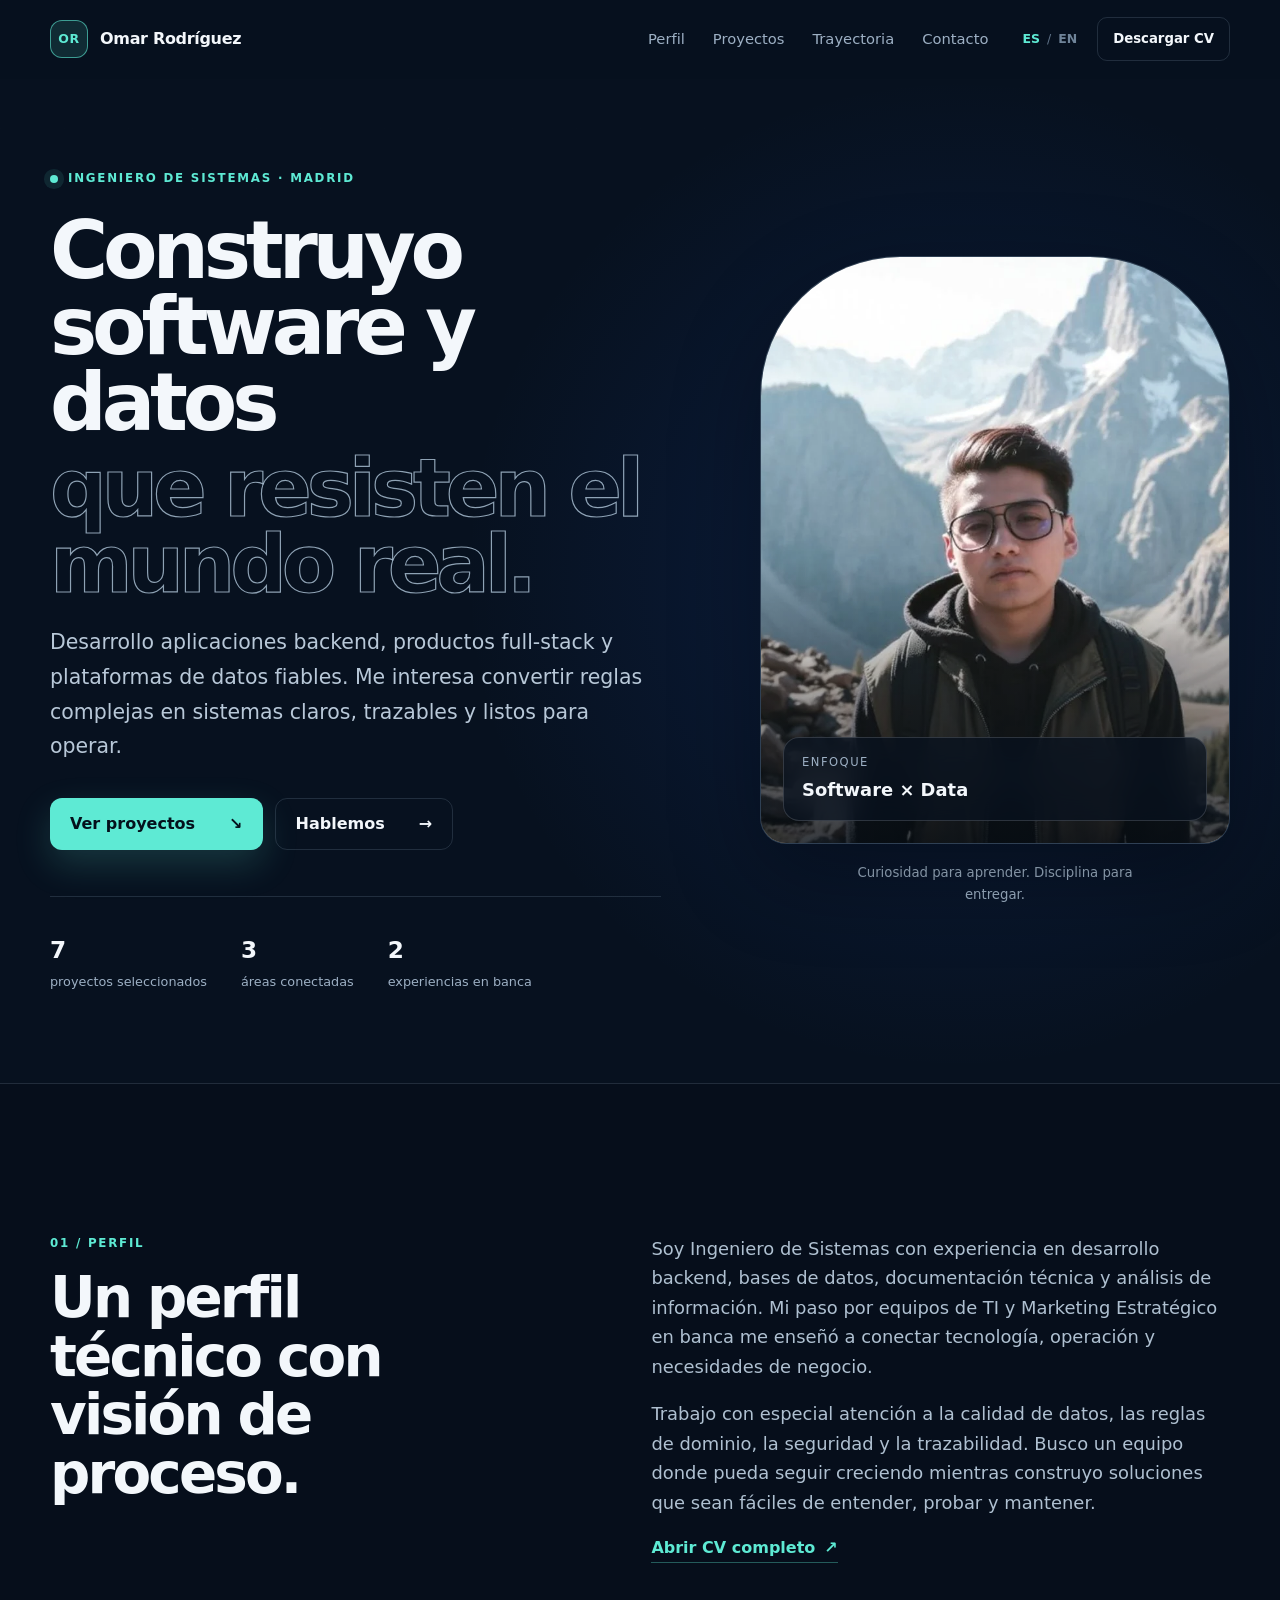
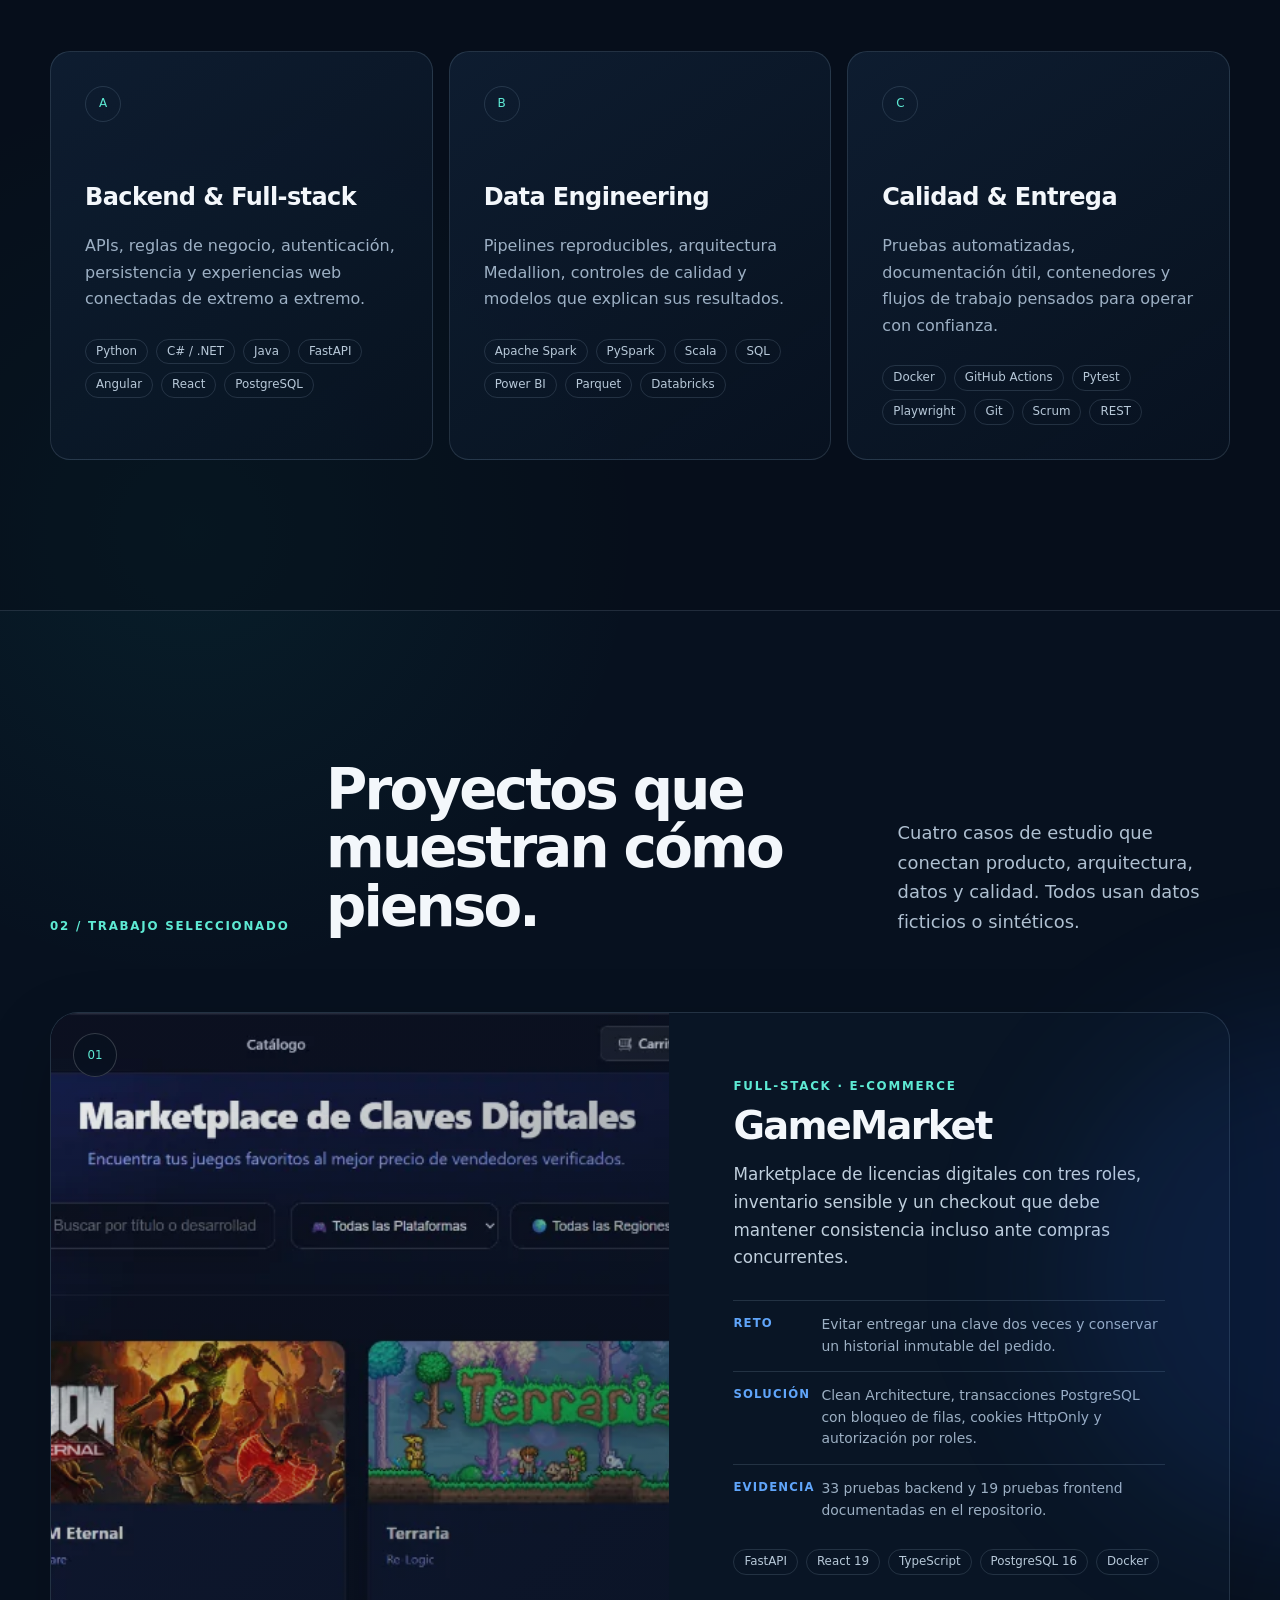
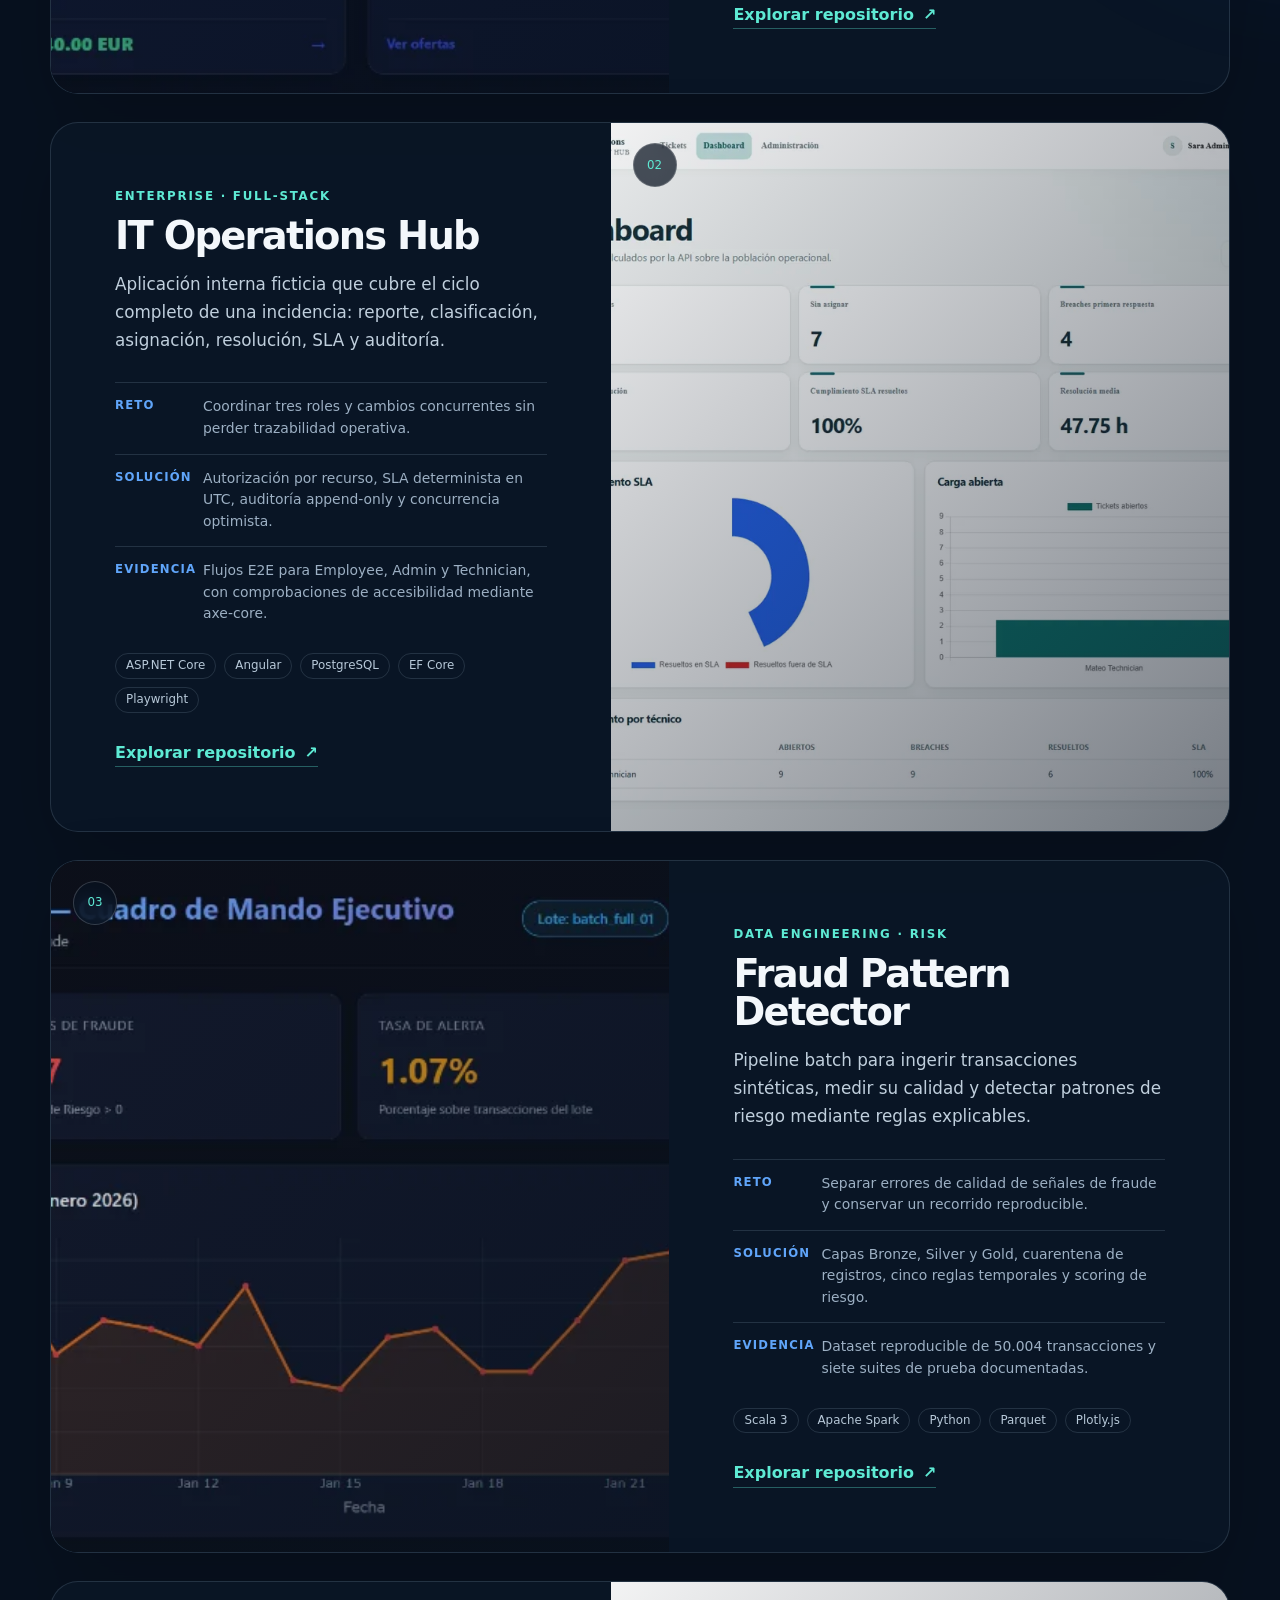
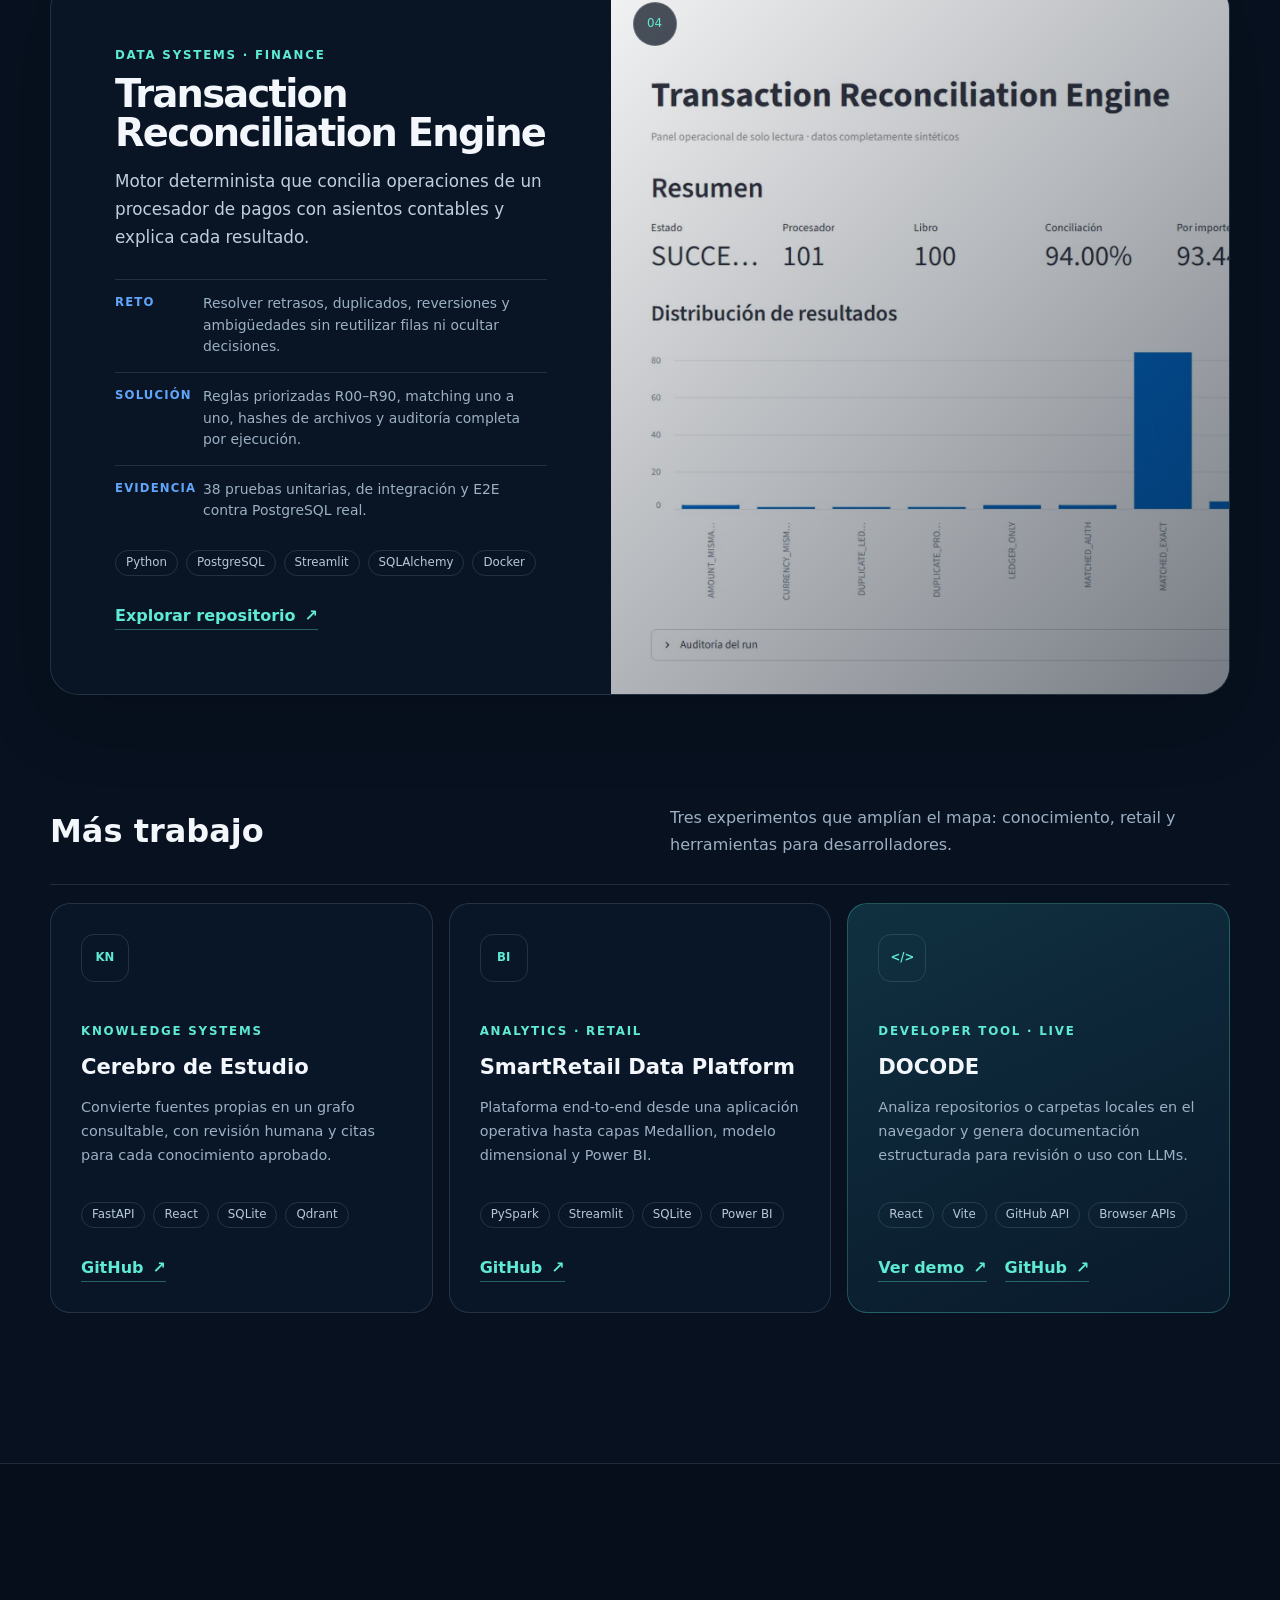
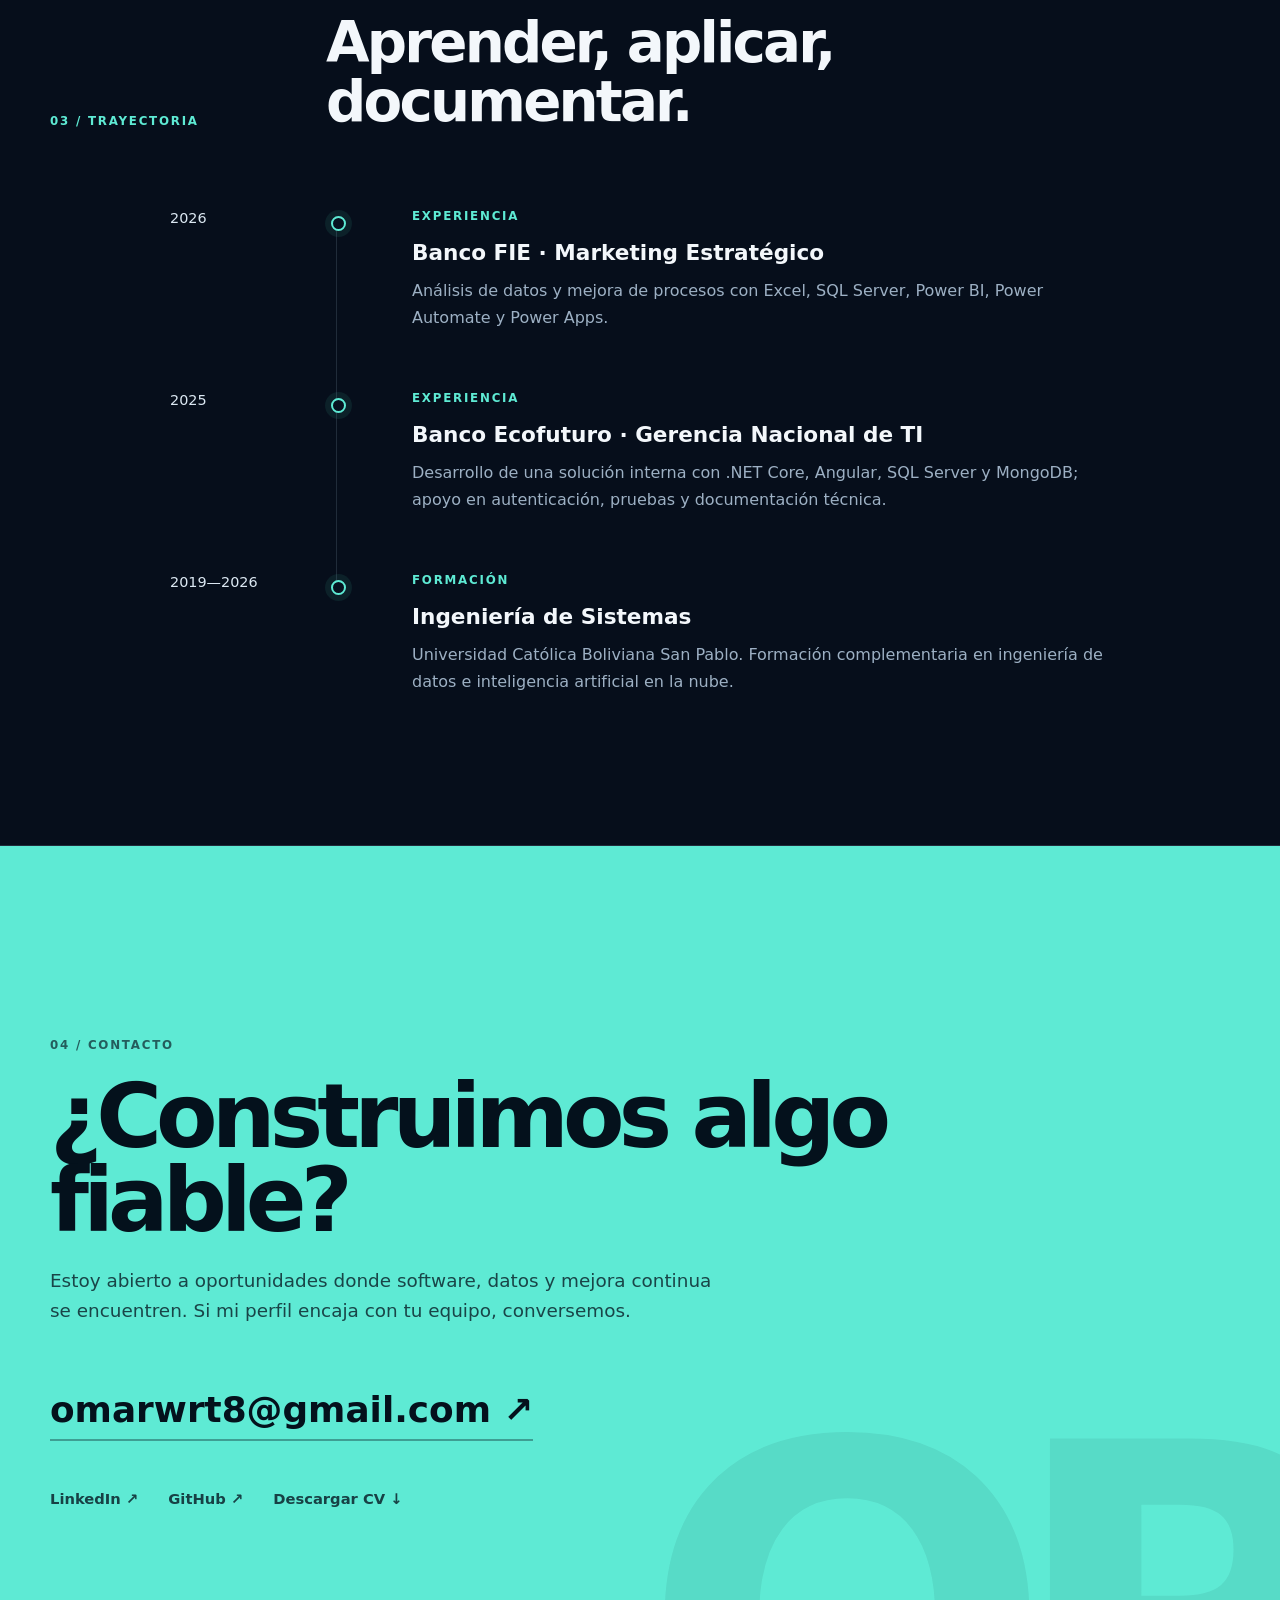
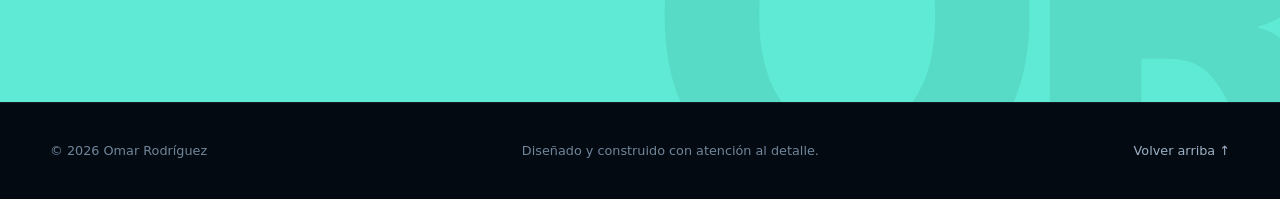
==== index.html @ 7b3fe42f "Build bilingual professional portfolio" ====
<!doctype html>
<html lang="es" data-lang="es">
<head>
  <meta charset="utf-8">
  <meta name="viewport" content="width=device-width, initial-scale=1">
  <meta name="theme-color" content="#07111f">
  <meta name="description" content="Portafolio de Omar Gustavo Rodríguez Becerra, Ingeniero de Sistemas especializado en backend, productos full-stack y plataformas de datos fiables.">
  <meta name="author" content="Omar Gustavo Rodríguez Becerra">
  <meta property="og:type" content="website">
  <meta property="og:url" content="https://skazy12.github.io/">
  <meta property="og:title" content="Omar Rodríguez — Software & Data Engineer">
  <meta property="og:description" content="Backend, productos full-stack y plataformas de datos con foco en fiabilidad, trazabilidad y resultados.">
  <meta property="og:image" content="https://skazy12.github.io/assets/images/omar-rodriguez.jpg">
  <meta property="og:image:width" content="1200">
  <meta property="og:image:height" content="900">
  <meta name="twitter:card" content="summary_large_image">
  <link rel="canonical" href="https://skazy12.github.io/">
  <link rel="icon" href="favicon.svg" type="image/svg+xml">
  <link rel="preload" href="assets/images/omar-rodriguez.webp" as="image" type="image/webp">
  <link rel="stylesheet" href="styles.css">
  <title>Omar Rodríguez — Software & Data Engineer</title>
  <script type="application/ld+json">
  {
    "@context": "https://schema.org",
    "@type": "Person",
    "name": "Omar Gustavo Rodríguez Becerra",
    "url": "https://skazy12.github.io/",
    "image": "https://skazy12.github.io/assets/images/omar-rodriguez.jpg",
    "jobTitle": "Ingeniero de Sistemas",
    "email": "mailto:omarwrt8@gmail.com",
    "address": {"@type": "PostalAddress", "addressLocality": "Madrid", "addressCountry": "ES"},
    "sameAs": [
      "https://github.com/skazy12",
      "http://www.linkedin.com/in/omar-rodr%C3%ADguez-becerra-8b535313b"
    ],
    "knowsAbout": ["Backend development", "Full-stack development", "Data engineering", "Python", "C#", "Java", "Apache Spark", "PostgreSQL"]
  }
  </script>
</head>
<body>
  <a class="skip-link" href="#main" data-es="Saltar al contenido" data-en="Skip to content">Saltar al contenido</a>

  <header class="site-header" id="top">
    <nav class="nav shell" aria-label="Navegación principal" data-es-aria="Navegación principal" data-en-aria="Main navigation">
      <a class="brand" href="#top" aria-label="OR — Inicio — Omar Rodríguez" data-es-aria="OR — Inicio — Omar Rodríguez" data-en-aria="OR — Home — Omar Rodríguez">
        <span class="brand-mark" aria-hidden="true">OR</span>
        <span class="brand-name">Omar Rodríguez</span>
      </a>
      <div class="nav-links" id="nav-links">
        <a href="#about" data-es="Perfil" data-en="Profile">Perfil</a>
        <a href="#projects" data-es="Proyectos" data-en="Projects">Proyectos</a>
        <a href="#journey" data-es="Trayectoria" data-en="Journey">Trayectoria</a>
        <a href="#contact" data-es="Contacto" data-en="Contact">Contacto</a>
      </div>
      <div class="nav-actions">
        <div class="language-switch" role="group" aria-label="Seleccionar idioma" data-es-aria="Seleccionar idioma" data-en-aria="Choose language">
          <button class="lang-button is-active" type="button" data-language="es" aria-pressed="true">ES</button>
          <span aria-hidden="true">/</span>
          <button class="lang-button" type="button" data-language="en" aria-pressed="false">EN</button>
        </div>
        <a class="nav-cv" href="assets/documents/CV-Omar-Rodriguez-Becerra.pdf" download data-es="Descargar CV" data-en="Download résumé">Descargar CV</a>
        <button class="menu-toggle" type="button" aria-expanded="false" aria-controls="nav-links" aria-label="Abrir menú" data-es-aria="Abrir menú" data-en-aria="Open menu">
          <span></span><span></span>
        </button>
      </div>
    </nav>
  </header>

  <main id="main">
    <section class="hero shell" aria-labelledby="hero-title">
      <div class="hero-copy reveal">
        <p class="eyebrow"><span class="status-dot" aria-hidden="true"></span><span data-es="Ingeniero de Sistemas · Madrid" data-en="Systems Engineer · Madrid">Ingeniero de Sistemas · Madrid</span></p>
        <h1 id="hero-title">
          <span data-es="Construyo software y datos" data-en="I build software and data">Construyo software y datos</span>
          <span class="accent-line" data-es="que resisten el mundo real." data-en="for the real world.">que resisten el mundo real.</span>
        </h1>
        <p class="hero-lead" data-es="Desarrollo aplicaciones backend, productos full-stack y plataformas de datos fiables. Me interesa convertir reglas complejas en sistemas claros, trazables y listos para operar." data-en="I develop backend applications, full-stack products and reliable data platforms. I turn complex rules into clear, traceable systems that are ready to operate.">Desarrollo aplicaciones backend, productos full-stack y plataformas de datos fiables. Me interesa convertir reglas complejas en sistemas claros, trazables y listos para operar.</p>
        <div class="hero-actions">
          <a class="button button-primary" href="#projects"><span data-es="Ver proyectos" data-en="Explore projects">Ver proyectos</span><span aria-hidden="true">↘</span></a>
          <a class="button button-ghost" href="mailto:omarwrt8@gmail.com"><span data-es="Hablemos" data-en="Let's talk">Hablemos</span><span aria-hidden="true">→</span></a>
        </div>
        <ul class="hero-proof" aria-label="Resumen profesional" data-es-aria="Resumen profesional" data-en-aria="Professional summary">
          <li><strong>7</strong><span data-es="proyectos seleccionados" data-en="selected projects">proyectos seleccionados</span></li>
          <li><strong>3</strong><span data-es="áreas conectadas" data-en="connected disciplines">áreas conectadas</span></li>
          <li><strong>2</strong><span data-es="experiencias en banca" data-en="banking experiences">experiencias en banca</span></li>
        </ul>
      </div>

      <div class="portrait-wrap reveal" aria-label="Retrato de Omar Rodríguez" data-es-aria="Retrato de Omar Rodríguez" data-en-aria="Portrait of Omar Rodríguez">
        <div class="portrait-frame">
          <picture>
            <source srcset="assets/images/omar-rodriguez.webp" type="image/webp">
            <img src="assets/images/omar-rodriguez.jpg" width="1200" height="900" alt="Omar Rodríguez en un paisaje de montaña" data-es-alt="Omar Rodríguez en un paisaje de montaña" data-en-alt="Omar Rodríguez in a mountain landscape">
          </picture>
          <div class="portrait-overlay"></div>
          <div class="portrait-card">
            <span class="portrait-card-label" data-es="Enfoque" data-en="Focus">Enfoque</span>
            <strong>Software × Data</strong>
          </div>
        </div>
        <span class="portrait-note" data-es="Curiosidad para aprender. Disciplina para entregar." data-en="Curiosity to learn. Discipline to deliver.">Curiosidad para aprender. Disciplina para entregar.</span>
      </div>
    </section>

    <section class="section section-bordered" id="about" aria-labelledby="about-title">
      <div class="shell split-heading reveal">
        <div>
          <p class="section-kicker">01 / <span data-es="Perfil" data-en="Profile">Perfil</span></p>
          <h2 id="about-title" data-es="Un perfil técnico con visión de proceso." data-en="A technical profile with a process mindset.">Un perfil técnico con visión de proceso.</h2>
        </div>
        <div class="about-copy">
          <p data-es="Soy Ingeniero de Sistemas con experiencia en desarrollo backend, bases de datos, documentación técnica y análisis de información. Mi paso por equipos de TI y Marketing Estratégico en banca me enseñó a conectar tecnología, operación y necesidades de negocio." data-en="I am a Systems Engineer experienced in backend development, databases, technical documentation and information analysis. Working with IT and Strategic Marketing teams in banking taught me how to connect technology, operations and business needs.">Soy Ingeniero de Sistemas con experiencia en desarrollo backend, bases de datos, documentación técnica y análisis de información. Mi paso por equipos de TI y Marketing Estratégico en banca me enseñó a conectar tecnología, operación y necesidades de negocio.</p>
          <p data-es="Trabajo con especial atención a la calidad de datos, las reglas de dominio, la seguridad y la trazabilidad. Busco un equipo donde pueda seguir creciendo mientras construyo soluciones que sean fáciles de entender, probar y mantener." data-en="I pay close attention to data quality, domain rules, security and traceability. I am looking for a team where I can keep growing while building solutions that are easy to understand, test and maintain.">Trabajo con especial atención a la calidad de datos, las reglas de dominio, la seguridad y la trazabilidad. Busco un equipo donde pueda seguir creciendo mientras construyo soluciones que sean fáciles de entender, probar y mantener.</p>
          <a class="text-link" href="assets/documents/CV-Omar-Rodriguez-Becerra.pdf" target="_blank" rel="noopener"><span data-es="Abrir CV completo" data-en="Open full résumé">Abrir CV completo</span><span aria-hidden="true">↗</span></a>
        </div>
      </div>

      <div class="shell capability-grid reveal">
        <article class="capability-card">
          <span class="card-index">A</span>
          <h3>Backend & Full-stack</h3>
          <p data-es="APIs, reglas de negocio, autenticación, persistencia y experiencias web conectadas de extremo a extremo." data-en="APIs, business rules, authentication, persistence and end-to-end connected web experiences.">APIs, reglas de negocio, autenticación, persistencia y experiencias web conectadas de extremo a extremo.</p>
          <ul class="tag-list" aria-label="Tecnologías backend y frontend">
            <li>Python</li><li>C# / .NET</li><li>Java</li><li>FastAPI</li><li>Angular</li><li>React</li><li>PostgreSQL</li>
          </ul>
        </article>
        <article class="capability-card">
          <span class="card-index">B</span>
          <h3>Data Engineering</h3>
          <p data-es="Pipelines reproducibles, arquitectura Medallion, controles de calidad y modelos que explican sus resultados." data-en="Reproducible pipelines, Medallion architecture, quality controls and models that explain their results.">Pipelines reproducibles, arquitectura Medallion, controles de calidad y modelos que explican sus resultados.</p>
          <ul class="tag-list" aria-label="Tecnologías de datos">
            <li>Apache Spark</li><li>PySpark</li><li>Scala</li><li>SQL</li><li>Power BI</li><li>Parquet</li><li>Databricks</li>
          </ul>
        </article>
        <article class="capability-card">
          <span class="card-index">C</span>
          <h3 data-es="Calidad & Entrega" data-en="Quality & Delivery">Calidad & Entrega</h3>
          <p data-es="Pruebas automatizadas, documentación útil, contenedores y flujos de trabajo pensados para operar con confianza." data-en="Automated testing, useful documentation, containers and workflows designed for confident operation.">Pruebas automatizadas, documentación útil, contenedores y flujos de trabajo pensados para operar con confianza.</p>
          <ul class="tag-list" aria-label="Herramientas de calidad">
            <li>Docker</li><li>GitHub Actions</li><li>Pytest</li><li>Playwright</li><li>Git</li><li>Scrum</li><li>REST</li>
          </ul>
        </article>
      </div>
    </section>

    <section class="section projects-section" id="projects" aria-labelledby="projects-title">
      <div class="shell section-heading reveal">
        <p class="section-kicker">02 / <span data-es="Trabajo seleccionado" data-en="Selected work">Trabajo seleccionado</span></p>
        <h2 id="projects-title" data-es="Proyectos que muestran cómo pienso." data-en="Projects that show how I think.">Proyectos que muestran cómo pienso.</h2>
        <p data-es="Cuatro casos de estudio que conectan producto, arquitectura, datos y calidad. Todos usan datos ficticios o sintéticos." data-en="Four case studies connecting product, architecture, data and quality. All use fictional or synthetic data.">Cuatro casos de estudio que conectan producto, arquitectura, datos y calidad. Todos usan datos ficticios o sintéticos.</p>
      </div>

      <div class="shell project-stack">
        <article class="project-case reveal">
          <div class="project-media">
            <picture>
              <source srcset="assets/images/projects/gamemarket.webp" type="image/webp">
              <img src="assets/images/projects/gamemarket.png" width="1024" height="481" loading="lazy" alt="Catálogo del marketplace GameMarket" data-es-alt="Catálogo del marketplace GameMarket" data-en-alt="GameMarket marketplace catalogue">
            </picture>
            <span class="project-number">01</span>
          </div>
          <div class="project-copy">
            <p class="project-type">Full-stack · E-commerce</p>
            <h3>GameMarket</h3>
            <p class="project-intro" data-es="Marketplace de licencias digitales con tres roles, inventario sensible y un checkout que debe mantener consistencia incluso ante compras concurrentes." data-en="A digital licence marketplace with three roles, sensitive inventory and a checkout that must remain consistent under concurrent purchases.">Marketplace de licencias digitales con tres roles, inventario sensible y un checkout que debe mantener consistencia incluso ante compras concurrentes.</p>
            <dl class="project-facts">
              <div><dt data-es="Reto" data-en="Challenge">Reto</dt><dd data-es="Evitar entregar una clave dos veces y conservar un historial inmutable del pedido." data-en="Prevent a key from being delivered twice and preserve an immutable order history.">Evitar entregar una clave dos veces y conservar un historial inmutable del pedido.</dd></div>
              <div><dt data-es="Solución" data-en="Solution">Solución</dt><dd data-es="Clean Architecture, transacciones PostgreSQL con bloqueo de filas, cookies HttpOnly y autorización por roles." data-en="Clean Architecture, PostgreSQL row-locking transactions, HttpOnly cookies and role-based authorization.">Clean Architecture, transacciones PostgreSQL con bloqueo de filas, cookies HttpOnly y autorización por roles.</dd></div>
              <div><dt data-es="Evidencia" data-en="Evidence">Evidencia</dt><dd data-es="33 pruebas backend y 19 pruebas frontend documentadas en el repositorio." data-en="33 backend tests and 19 frontend tests documented in the repository.">33 pruebas backend y 19 pruebas frontend documentadas en el repositorio.</dd></div>
            </dl>
            <ul class="tech-row"><li>FastAPI</li><li>React 19</li><li>TypeScript</li><li>PostgreSQL 16</li><li>Docker</li></ul>
            <a class="project-link" href="https://github.com/skazy12/game-center" target="_blank" rel="noopener"><span data-es="Explorar repositorio" data-en="Explore repository">Explorar repositorio</span><span aria-hidden="true">↗</span></a>
          </div>
        </article>

        <article class="project-case project-case-reverse reveal">
          <div class="project-media">
            <picture>
              <source srcset="assets/images/projects/it-operations.webp" type="image/webp">
              <img src="assets/images/projects/it-operations.png" width="1440" height="1144" loading="lazy" alt="Dashboard operativo de IT Operations Hub" data-es-alt="Dashboard operativo de IT Operations Hub" data-en-alt="IT Operations Hub operational dashboard">
            </picture>
            <span class="project-number">02</span>
          </div>
          <div class="project-copy">
            <p class="project-type">Enterprise · Full-stack</p>
            <h3>IT Operations Hub</h3>
            <p class="project-intro" data-es="Aplicación interna ficticia que cubre el ciclo completo de una incidencia: reporte, clasificación, asignación, resolución, SLA y auditoría." data-en="A fictional internal application covering the entire incident lifecycle: reporting, triage, assignment, resolution, SLA and audit.">Aplicación interna ficticia que cubre el ciclo completo de una incidencia: reporte, clasificación, asignación, resolución, SLA y auditoría.</p>
            <dl class="project-facts">
              <div><dt data-es="Reto" data-en="Challenge">Reto</dt><dd data-es="Coordinar tres roles y cambios concurrentes sin perder trazabilidad operativa." data-en="Coordinate three roles and concurrent changes without losing operational traceability.">Coordinar tres roles y cambios concurrentes sin perder trazabilidad operativa.</dd></div>
              <div><dt data-es="Solución" data-en="Solution">Solución</dt><dd data-es="Autorización por recurso, SLA determinista en UTC, auditoría append-only y concurrencia optimista." data-en="Resource-level authorization, deterministic UTC SLAs, append-only auditing and optimistic concurrency.">Autorización por recurso, SLA determinista en UTC, auditoría append-only y concurrencia optimista.</dd></div>
              <div><dt data-es="Evidencia" data-en="Evidence">Evidencia</dt><dd data-es="Flujos E2E para Employee, Admin y Technician, con comprobaciones de accesibilidad mediante axe-core." data-en="E2E flows for Employee, Admin and Technician, including axe-core accessibility checks.">Flujos E2E para Employee, Admin y Technician, con comprobaciones de accesibilidad mediante axe-core.</dd></div>
            </dl>
            <ul class="tech-row"><li>ASP.NET Core</li><li>Angular</li><li>PostgreSQL</li><li>EF Core</li><li>Playwright</li></ul>
            <a class="project-link" href="https://github.com/skazy12/it-operations-hub" target="_blank" rel="noopener"><span data-es="Explorar repositorio" data-en="Explore repository">Explorar repositorio</span><span aria-hidden="true">↗</span></a>
          </div>
        </article>

        <article class="project-case reveal">
          <div class="project-media">
            <picture>
              <source srcset="assets/images/projects/fraud-detector.webp" type="image/webp">
              <img src="assets/images/projects/fraud-detector.png" width="1024" height="462" loading="lazy" alt="Dashboard ejecutivo del detector de fraude" data-es-alt="Dashboard ejecutivo del detector de fraude" data-en-alt="Fraud detector executive dashboard">
            </picture>
            <span class="project-number">03</span>
          </div>
          <div class="project-copy">
            <p class="project-type">Data Engineering · Risk</p>
            <h3>Fraud Pattern Detector</h3>
            <p class="project-intro" data-es="Pipeline batch para ingerir transacciones sintéticas, medir su calidad y detectar patrones de riesgo mediante reglas explicables." data-en="A batch pipeline that ingests synthetic transactions, measures data quality and detects risk patterns using explainable rules.">Pipeline batch para ingerir transacciones sintéticas, medir su calidad y detectar patrones de riesgo mediante reglas explicables.</p>
            <dl class="project-facts">
              <div><dt data-es="Reto" data-en="Challenge">Reto</dt><dd data-es="Separar errores de calidad de señales de fraude y conservar un recorrido reproducible." data-en="Separate data quality failures from fraud signals while preserving a reproducible journey.">Separar errores de calidad de señales de fraude y conservar un recorrido reproducible.</dd></div>
              <div><dt data-es="Solución" data-en="Solution">Solución</dt><dd data-es="Capas Bronze, Silver y Gold, cuarentena de registros, cinco reglas temporales y scoring de riesgo." data-en="Bronze, Silver and Gold layers, record quarantine, five time-based rules and risk scoring.">Capas Bronze, Silver y Gold, cuarentena de registros, cinco reglas temporales y scoring de riesgo.</dd></div>
              <div><dt data-es="Evidencia" data-en="Evidence">Evidencia</dt><dd data-es="Dataset reproducible de 50.004 transacciones y siete suites de prueba documentadas." data-en="A reproducible 50,004-transaction dataset and seven documented test suites.">Dataset reproducible de 50.004 transacciones y siete suites de prueba documentadas.</dd></div>
            </dl>
            <ul class="tech-row"><li>Scala 3</li><li>Apache Spark</li><li>Python</li><li>Parquet</li><li>Plotly.js</li></ul>
            <a class="project-link" href="https://github.com/skazy12/fraud-pattern-detector-sample" target="_blank" rel="noopener"><span data-es="Explorar repositorio" data-en="Explore repository">Explorar repositorio</span><span aria-hidden="true">↗</span></a>
          </div>
        </article>

        <article class="project-case project-case-reverse reveal">
          <div class="project-media">
            <picture>
              <source srcset="assets/images/projects/reconciliation.webp" type="image/webp">
              <img src="assets/images/projects/reconciliation.gif" width="1440" height="900" loading="lazy" alt="Dashboard del motor de conciliación de transacciones" data-es-alt="Dashboard del motor de conciliación de transacciones" data-en-alt="Transaction reconciliation engine dashboard">
            </picture>
            <span class="project-number">04</span>
          </div>
          <div class="project-copy">
            <p class="project-type">Data Systems · Finance</p>
            <h3>Transaction Reconciliation Engine</h3>
            <p class="project-intro" data-es="Motor determinista que concilia operaciones de un procesador de pagos con asientos contables y explica cada resultado." data-en="A deterministic engine that reconciles payment-processor transactions with ledger entries and explains every result.">Motor determinista que concilia operaciones de un procesador de pagos con asientos contables y explica cada resultado.</p>
            <dl class="project-facts">
              <div><dt data-es="Reto" data-en="Challenge">Reto</dt><dd data-es="Resolver retrasos, duplicados, reversiones y ambigüedades sin reutilizar filas ni ocultar decisiones." data-en="Resolve delays, duplicates, reversals and ambiguities without reusing rows or hiding decisions.">Resolver retrasos, duplicados, reversiones y ambigüedades sin reutilizar filas ni ocultar decisiones.</dd></div>
              <div><dt data-es="Solución" data-en="Solution">Solución</dt><dd data-es="Reglas priorizadas R00–R90, matching uno a uno, hashes de archivos y auditoría completa por ejecución." data-en="Prioritized R00–R90 rules, one-to-one matching, file hashes and complete run-level auditing.">Reglas priorizadas R00–R90, matching uno a uno, hashes de archivos y auditoría completa por ejecución.</dd></div>
              <div><dt data-es="Evidencia" data-en="Evidence">Evidencia</dt><dd data-es="38 pruebas unitarias, de integración y E2E contra PostgreSQL real." data-en="38 unit, integration and E2E tests against a real PostgreSQL database.">38 pruebas unitarias, de integración y E2E contra PostgreSQL real.</dd></div>
            </dl>
            <ul class="tech-row"><li>Python</li><li>PostgreSQL</li><li>Streamlit</li><li>SQLAlchemy</li><li>Docker</li></ul>
            <a class="project-link" href="https://github.com/skazy12/transaction-reconciliation-engine" target="_blank" rel="noopener"><span data-es="Explorar repositorio" data-en="Explore repository">Explorar repositorio</span><span aria-hidden="true">↗</span></a>
          </div>
        </article>
      </div>

      <div class="shell more-projects reveal">
        <div class="more-heading">
          <h3 data-es="Más trabajo" data-en="More work">Más trabajo</h3>
          <p data-es="Tres experimentos que amplían el mapa: conocimiento, retail y herramientas para desarrolladores." data-en="Three projects expanding the map: knowledge, retail and developer tooling.">Tres experimentos que amplían el mapa: conocimiento, retail y herramientas para desarrolladores.</p>
        </div>
        <div class="more-grid">
          <article class="compact-project">
            <span class="compact-icon" aria-hidden="true">KN</span>
            <p class="project-type">Knowledge Systems</p>
            <h4>Cerebro de Estudio</h4>
            <p data-es="Convierte fuentes propias en un grafo consultable, con revisión humana y citas para cada conocimiento aprobado." data-en="Turns private sources into a queryable graph, with human review and citations for every approved piece of knowledge.">Convierte fuentes propias en un grafo consultable, con revisión humana y citas para cada conocimiento aprobado.</p>
            <ul class="tech-row"><li>FastAPI</li><li>React</li><li>SQLite</li><li>Qdrant</li></ul>
            <a href="https://github.com/skazy12/cerebro-de-estudio" target="_blank" rel="noopener" aria-label="Cerebro de Estudio en GitHub">GitHub <span aria-hidden="true">↗</span></a>
          </article>
          <article class="compact-project">
            <span class="compact-icon" aria-hidden="true">BI</span>
            <p class="project-type">Analytics · Retail</p>
            <h4>SmartRetail Data Platform</h4>
            <p data-es="Plataforma end-to-end desde una aplicación operativa hasta capas Medallion, modelo dimensional y Power BI." data-en="An end-to-end platform spanning an operational app, Medallion layers, dimensional modelling and Power BI.">Plataforma end-to-end desde una aplicación operativa hasta capas Medallion, modelo dimensional y Power BI.</p>
            <ul class="tech-row"><li>PySpark</li><li>Streamlit</li><li>SQLite</li><li>Power BI</li></ul>
            <a href="https://github.com/skazy12/smartretail-data-platform" target="_blank" rel="noopener" aria-label="SmartRetail Data Platform en GitHub">GitHub <span aria-hidden="true">↗</span></a>
          </article>
          <article class="compact-project compact-featured">
            <span class="compact-icon" aria-hidden="true">&lt;/&gt;</span>
            <p class="project-type">Developer Tool · Live</p>
            <h4>DOCODE</h4>
            <p data-es="Analiza repositorios o carpetas locales en el navegador y genera documentación estructurada para revisión o uso con LLMs." data-en="Analyses repositories or local folders in the browser and generates structured documentation for review or LLM workflows.">Analiza repositorios o carpetas locales en el navegador y genera documentación estructurada para revisión o uso con LLMs.</p>
            <ul class="tech-row"><li>React</li><li>Vite</li><li>GitHub API</li><li>Browser APIs</li></ul>
            <div class="compact-links">
              <a href="https://skazy12.github.io/docode/" target="_blank" rel="noopener"><span data-es="Ver demo" data-en="Live demo">Ver demo</span> <span aria-hidden="true">↗</span></a>
              <a href="https://github.com/skazy12/docode" target="_blank" rel="noopener">GitHub <span aria-hidden="true">↗</span></a>
            </div>
          </article>
        </div>
      </div>
    </section>

    <section class="section section-bordered" id="journey" aria-labelledby="journey-title">
      <div class="shell section-heading reveal">
        <p class="section-kicker">03 / <span data-es="Trayectoria" data-en="Journey">Trayectoria</span></p>
        <h2 id="journey-title" data-es="Aprender, aplicar, documentar." data-en="Learn, apply, document.">Aprender, aplicar, documentar.</h2>
      </div>
      <div class="shell timeline reveal">
        <article class="timeline-item">
          <time datetime="2026" data-es="2026" data-en="2026">2026</time>
          <div>
            <p class="timeline-label" data-es="Experiencia" data-en="Experience">Experiencia</p>
            <h3 data-es="Banco FIE · Marketing Estratégico" data-en="Banco FIE · Strategic Marketing">Banco FIE · Marketing Estratégico</h3>
            <p data-es="Análisis de datos y mejora de procesos con Excel, SQL Server, Power BI, Power Automate y Power Apps." data-en="Data analysis and process improvement with Excel, SQL Server, Power BI, Power Automate and Power Apps.">Análisis de datos y mejora de procesos con Excel, SQL Server, Power BI, Power Automate y Power Apps.</p>
          </div>
        </article>
        <article class="timeline-item">
          <time datetime="2025" data-es="2025" data-en="2025">2025</time>
          <div>
            <p class="timeline-label" data-es="Experiencia" data-en="Experience">Experiencia</p>
            <h3 data-es="Banco Ecofuturo · Gerencia Nacional de TI" data-en="Banco Ecofuturo · National IT Management">Banco Ecofuturo · Gerencia Nacional de TI</h3>
            <p data-es="Desarrollo de una solución interna con .NET Core, Angular, SQL Server y MongoDB; apoyo en autenticación, pruebas y documentación técnica." data-en="Development of an internal solution with .NET Core, Angular, SQL Server and MongoDB; support across authentication, testing and technical documentation.">Desarrollo de una solución interna con .NET Core, Angular, SQL Server y MongoDB; apoyo en autenticación, pruebas y documentación técnica.</p>
          </div>
        </article>
        <article class="timeline-item">
          <time datetime="2019/2026">2019—2026</time>
          <div>
            <p class="timeline-label" data-es="Formación" data-en="Education">Formación</p>
            <h3 data-es="Ingeniería de Sistemas" data-en="Systems Engineering">Ingeniería de Sistemas</h3>
            <p data-es="Universidad Católica Boliviana San Pablo. Formación complementaria en ingeniería de datos e inteligencia artificial en la nube." data-en="Universidad Católica Boliviana San Pablo. Additional training in data engineering and cloud artificial intelligence.">Universidad Católica Boliviana San Pablo. Formación complementaria en ingeniería de datos e inteligencia artificial en la nube.</p>
          </div>
        </article>
      </div>
    </section>

    <section class="contact-section" id="contact" aria-labelledby="contact-title">
      <div class="shell contact-inner reveal">
        <p class="section-kicker">04 / <span data-es="Contacto" data-en="Contact">Contacto</span></p>
        <h2 id="contact-title" data-es="¿Construimos algo fiable?" data-en="Shall we build something reliable?">¿Construimos algo fiable?</h2>
        <p data-es="Estoy abierto a oportunidades donde software, datos y mejora continua se encuentren. Si mi perfil encaja con tu equipo, conversemos." data-en="I am open to opportunities where software, data and continuous improvement meet. If my profile fits your team, let's talk.">Estoy abierto a oportunidades donde software, datos y mejora continua se encuentren. Si mi perfil encaja con tu equipo, conversemos.</p>
        <a class="contact-email" href="mailto:omarwrt8@gmail.com">omarwrt8@gmail.com <span aria-hidden="true">↗</span></a>
        <div class="contact-links">
          <a href="http://www.linkedin.com/in/omar-rodr%C3%ADguez-becerra-8b535313b" target="_blank" rel="noopener">LinkedIn <span aria-hidden="true">↗</span></a>
          <a href="https://github.com/skazy12" target="_blank" rel="noopener">GitHub <span aria-hidden="true">↗</span></a>
          <a href="assets/documents/CV-Omar-Rodriguez-Becerra.pdf" download><span data-es="Descargar CV" data-en="Download résumé">Descargar CV</span> <span aria-hidden="true">↓</span></a>
        </div>
      </div>
    </section>
  </main>

  <footer class="site-footer">
    <div class="shell">
      <p>© <span id="current-year">2026</span> Omar Rodríguez</p>
      <p data-es="Diseñado y construido con atención al detalle." data-en="Designed and built with attention to detail.">Diseñado y construido con atención al detalle.</p>
      <a href="#top"><span data-es="Volver arriba" data-en="Back to top">Volver arriba</span> ↑</a>
    </div>
  </footer>

  <script src="app.js" defer></script>
</body>
</html>
---- styles.css ----
:root {
  color-scheme: dark;
  --bg: #07111f;
  --bg-deep: #040a12;
  --surface: #0d1a2b;
  --surface-2: #112238;
  --line: rgba(176, 201, 225, 0.16);
  --text: #f3f7fb;
  --muted: #9db0c4;
  --accent: #5eead4;
  --accent-2: #60a5fa;
  --accent-soft: rgba(94, 234, 212, 0.12);
  --shadow: 0 30px 90px rgba(0, 0, 0, 0.32);
  --radius: 28px;
  --shell: min(1180px, calc(100% - 40px));
}

* { box-sizing: border-box; }
html { scroll-behavior: smooth; scroll-padding-top: 92px; }
body {
  margin: 0;
  background:
    radial-gradient(circle at 75% 7%, rgba(37, 99, 235, 0.16), transparent 31rem),
    radial-gradient(circle at 15% 26%, rgba(20, 184, 166, 0.08), transparent 28rem),
    var(--bg);
  color: var(--text);
  font-family: Inter, "Segoe UI Variable", "Segoe UI", system-ui, -apple-system, sans-serif;
  font-size: 16px;
  line-height: 1.65;
  -webkit-font-smoothing: antialiased;
}

body::before {
  content: "";
  position: fixed;
  inset: 0;
  pointer-events: none;
  z-index: -1;
  opacity: 0.24;
  background-image: linear-gradient(rgba(255,255,255,.025) 1px, transparent 1px), linear-gradient(90deg, rgba(255,255,255,.025) 1px, transparent 1px);
  background-size: 64px 64px;
  mask-image: linear-gradient(to bottom, black, transparent 70%);
}

img { display: block; max-width: 100%; }
a { color: inherit; }
button, a { -webkit-tap-highlight-color: transparent; }
button { font: inherit; }
.shell { width: var(--shell); margin-inline: auto; }
.skip-link { position: fixed; left: 16px; top: -80px; z-index: 1000; padding: 10px 16px; background: var(--accent); color: #04111c; border-radius: 8px; font-weight: 800; transition: top .2s; }
.skip-link:focus { top: 16px; }

:focus-visible { outline: 3px solid var(--accent); outline-offset: 4px; }

.site-header {
  position: sticky;
  top: 0;
  z-index: 100;
  border-bottom: 1px solid transparent;
  background: rgba(7, 17, 31, .72);
  backdrop-filter: blur(18px);
  transition: border-color .25s, background .25s;
}
.site-header.is-scrolled { border-color: var(--line); background: rgba(7, 17, 31, .92); }
.nav { height: 78px; display: flex; align-items: center; justify-content: space-between; gap: 32px; }
.brand { display: inline-flex; align-items: center; gap: 12px; text-decoration: none; font-weight: 760; letter-spacing: -.02em; }
.brand-mark { display: grid; place-items: center; width: 38px; height: 38px; border: 1px solid rgba(94,234,212,.6); border-radius: 12px; color: var(--accent); font-size: .78rem; letter-spacing: .06em; background: var(--accent-soft); }
.nav-links { display: flex; align-items: center; gap: 28px; margin-left: auto; }
.nav-links a, .contact-links a { color: var(--muted); text-decoration: none; font-size: .92rem; transition: color .2s; }
.nav-links a:hover, .contact-links a:hover { color: var(--text); }
.nav-actions { display: flex; align-items: center; gap: 18px; }
.language-switch { display: flex; gap: 5px; align-items: center; color: #5f7389; font-size: .78rem; }
.lang-button { border: 0; background: none; color: #6f8499; padding: 5px 2px; cursor: pointer; font-weight: 800; }
.lang-button.is-active { color: var(--accent); }
.nav-cv { display: inline-flex; padding: 10px 15px; border: 1px solid var(--line); border-radius: 10px; text-decoration: none; font-size: .83rem; font-weight: 750; transition: border-color .2s, background .2s; }
.nav-cv:hover { border-color: rgba(94,234,212,.5); background: var(--accent-soft); }
.menu-toggle { display: none; width: 42px; height: 42px; border: 1px solid var(--line); border-radius: 10px; background: transparent; cursor: pointer; }
.menu-toggle span { display: block; width: 18px; height: 1px; margin: 5px auto; background: var(--text); }

.hero { min-height: calc(100vh - 78px); display: grid; grid-template-columns: minmax(0, 1.12fr) minmax(360px, .88fr); gap: clamp(42px, 7vw, 96px); align-items: center; padding-block: clamp(72px, 10vh, 120px); }
.eyebrow, .section-kicker, .project-type, .timeline-label { margin: 0; color: var(--accent); text-transform: uppercase; letter-spacing: .15em; font-size: .74rem; font-weight: 800; }
.eyebrow { display: flex; align-items: center; gap: 10px; }
.status-dot { width: 8px; height: 8px; border-radius: 50%; background: var(--accent); box-shadow: 0 0 0 6px rgba(94,234,212,.1); }
.hero h1 { margin: 24px 0 22px; max-width: 760px; font-size: clamp(3rem, 6.2vw, 6.6rem); line-height: .96; letter-spacing: -.065em; font-weight: 760; }
.hero h1 span { display: block; }
.hero h1 .accent-line { margin-top: .12em; color: transparent; -webkit-text-stroke: 1.2px rgba(195, 219, 239, .72); }
.hero-lead { max-width: 690px; color: #b8c8d8; font-size: clamp(1.05rem, 1.6vw, 1.3rem); line-height: 1.7; }
.hero-actions { display: flex; flex-wrap: wrap; gap: 12px; margin-top: 34px; }
.button { display: inline-flex; justify-content: center; align-items: center; gap: 34px; min-height: 52px; padding: 0 20px; border-radius: 12px; text-decoration: none; font-weight: 800; transition: transform .2s, box-shadow .2s, border-color .2s; }
.button:hover { transform: translateY(-2px); }
.button-primary { background: var(--accent); color: #04111c; box-shadow: 0 14px 36px rgba(94,234,212,.18); }
.button-ghost { border: 1px solid var(--line); color: var(--text); }
.button-ghost:hover { border-color: rgba(96,165,250,.55); }
.hero-proof { display: flex; gap: 34px; padding: 34px 0 0; margin: 46px 0 0; border-top: 1px solid var(--line); list-style: none; }
.hero-proof li { display: grid; gap: 2px; }
.hero-proof strong { font-size: 1.45rem; font-variant-numeric: tabular-nums; }
.hero-proof span { color: var(--muted); font-size: .8rem; }
.portrait-wrap { position: relative; max-width: 470px; justify-self: end; }
.portrait-frame { position: relative; overflow: hidden; aspect-ratio: 4 / 5; border: 1px solid rgba(170, 198, 225, .22); border-radius: 140px 140px 26px 26px; background: var(--surface); box-shadow: var(--shadow); }
.portrait-frame picture, .portrait-frame img { width: 100%; height: 100%; }
.portrait-frame img { object-fit: cover; object-position: 52% 45%; filter: saturate(.82) contrast(1.04); }
.portrait-overlay { position: absolute; inset: 0; background: linear-gradient(to top, rgba(3,10,18,.8), transparent 48%); }
.portrait-card { position: absolute; left: 22px; right: 22px; bottom: 22px; display: grid; gap: 3px; padding: 15px 18px; border: 1px solid rgba(255,255,255,.15); border-radius: 16px; background: rgba(7,17,31,.72); backdrop-filter: blur(14px); }
.portrait-card-label { color: var(--muted); font-size: .72rem; text-transform: uppercase; letter-spacing: .13em; }
.portrait-card strong { font-size: 1.12rem; }
.portrait-note { display: block; max-width: 310px; margin: 18px auto 0; color: var(--muted); text-align: center; font-size: .83rem; }

.section { padding-block: clamp(90px, 12vw, 150px); }
.section-bordered { border-top: 1px solid var(--line); border-bottom: 1px solid var(--line); background: rgba(5, 13, 23, .42); }
.split-heading { display: grid; grid-template-columns: .9fr 1.1fr; gap: clamp(50px, 10vw, 150px); align-items: start; }
.section h2 { margin: 16px 0 0; max-width: 760px; font-size: clamp(2.35rem, 4.4vw, 4.7rem); line-height: 1.04; letter-spacing: -.05em; }
.about-copy p, .section-heading > p:last-child { color: #afc0d1; font-size: clamp(1rem, 1.4vw, 1.16rem); }
.about-copy p:first-child { margin-top: 0; }
.text-link, .project-link, .compact-project > a, .compact-links a { display: inline-flex; align-items: center; gap: 9px; color: var(--accent); text-decoration: none; font-weight: 800; border-bottom: 1px solid rgba(94,234,212,.35); }
.capability-grid { display: grid; grid-template-columns: repeat(3, 1fr); gap: 16px; margin-top: 88px; }
.capability-card { position: relative; min-height: 360px; padding: 34px; border: 1px solid var(--line); border-radius: 20px; background: linear-gradient(145deg, rgba(17,34,56,.75), rgba(9,20,34,.72)); transition: transform .25s, border-color .25s; }
.capability-card:hover { transform: translateY(-5px); border-color: rgba(94,234,212,.35); }
.card-index { display: inline-grid; place-items: center; width: 36px; height: 36px; border: 1px solid var(--line); border-radius: 50%; color: var(--accent); font-size: .75rem; }
.capability-card h3 { margin: 56px 0 12px; font-size: 1.5rem; letter-spacing: -.025em; }
.capability-card p { color: var(--muted); }
.tag-list, .tech-row { display: flex; flex-wrap: wrap; gap: 8px; padding: 0; list-style: none; }
.tag-list { margin: 26px 0 0; }
.tag-list li, .tech-row li { padding: 6px 10px; border: 1px solid var(--line); border-radius: 999px; color: #b8c9d9; font-size: .74rem; line-height: 1; }

.projects-section { position: relative; overflow: hidden; }
.projects-section::before { content: ""; position: absolute; width: 520px; height: 520px; top: 10%; right: -300px; border-radius: 50%; background: rgba(37,99,235,.12); filter: blur(70px); pointer-events: none; }
.section-heading { display: grid; grid-template-columns: .65fr 1.45fr .9fr; gap: 36px; align-items: end; margin-bottom: 76px; }
.section-heading h2 { margin: 0; }
.section-heading > p:last-child { margin: 0; }
.project-stack { display: grid; gap: 28px; }
.project-case { display: grid; grid-template-columns: 1.05fr .95fr; min-height: 580px; overflow: hidden; border: 1px solid var(--line); border-radius: var(--radius); background: rgba(10, 23, 39, .84); box-shadow: 0 25px 70px rgba(0,0,0,.18); }
.project-case-reverse { grid-template-columns: .95fr 1.05fr; }
.project-case-reverse .project-media { order: 2; }
.project-media { position: relative; min-height: 100%; overflow: hidden; background: #06101c; }
.project-media picture, .project-media img { width: 100%; height: 100%; }
.project-media img { object-fit: cover; object-position: center; transition: transform .7s cubic-bezier(.2,.75,.3,1); }
.project-case:hover .project-media img { transform: scale(1.025); }
.project-media::after { content: ""; position: absolute; inset: 0; background: linear-gradient(135deg, rgba(7,17,31,.05), rgba(7,17,31,.55)); }
.project-number { position: absolute; z-index: 2; left: 22px; top: 20px; display: grid; place-items: center; width: 44px; height: 44px; border: 1px solid rgba(255,255,255,.18); border-radius: 50%; background: rgba(7,17,31,.72); color: var(--accent); font-size: .74rem; backdrop-filter: blur(10px); }
.project-copy { display: flex; flex-direction: column; justify-content: center; padding: clamp(34px, 5vw, 64px); }
.project-copy h3 { margin: 10px 0 16px; font-size: clamp(2rem, 3vw, 3.25rem); line-height: 1; letter-spacing: -.045em; }
.project-intro { margin: 0; color: #c0cfdd; font-size: 1.05rem; }
.project-facts { display: grid; gap: 14px; margin: 28px 0; }
.project-facts div { display: grid; grid-template-columns: 76px 1fr; gap: 12px; padding-top: 13px; border-top: 1px solid var(--line); }
.project-facts dt { color: var(--accent-2); font-size: .73rem; font-weight: 800; text-transform: uppercase; letter-spacing: .1em; }
.project-facts dd { margin: 0; color: var(--muted); font-size: .87rem; line-height: 1.55; }
.tech-row { margin: 0 0 27px; }
.project-link { align-self: flex-start; }
.more-projects { margin-top: 110px; }
.more-heading { display: flex; align-items: end; justify-content: space-between; gap: 40px; padding-bottom: 26px; border-bottom: 1px solid var(--line); }
.more-heading h3 { margin: 0; font-size: 2rem; }
.more-heading p { max-width: 560px; margin: 0; color: var(--muted); }
.more-grid { display: grid; grid-template-columns: repeat(3, 1fr); gap: 16px; margin-top: 18px; }
.compact-project { display: flex; flex-direction: column; min-height: 410px; padding: 30px; border: 1px solid var(--line); border-radius: 20px; background: rgba(12,26,43,.72); }
.compact-featured { background: linear-gradient(155deg, rgba(18,53,70,.88), rgba(10,27,44,.9)); border-color: rgba(94,234,212,.26); }
.compact-icon { display: grid; place-items: center; width: 48px; height: 48px; margin-bottom: 40px; border: 1px solid var(--line); border-radius: 13px; color: var(--accent); font-size: .73rem; font-weight: 850; }
.compact-project h4 { margin: 8px 0 12px; font-size: 1.32rem; }
.compact-project p:not(.project-type) { margin: 0; color: var(--muted); font-size: .9rem; }
.compact-project .tech-row { margin-top: auto; padding-top: 28px; }
.compact-project > a, .compact-links { align-self: flex-start; }
.compact-links { display: flex; flex-wrap: wrap; gap: 18px; }

.timeline { max-width: 940px; }
.timeline-item { position: relative; display: grid; grid-template-columns: 150px 1fr; gap: 50px; padding: 0 0 58px; }
.timeline-item::before { content: ""; position: absolute; left: 166px; top: 11px; bottom: -11px; width: 1px; background: var(--line); }
.timeline-item::after { content: ""; position: absolute; left: 161px; top: 9px; width: 11px; height: 11px; border: 2px solid var(--accent); border-radius: 50%; background: var(--bg); box-shadow: 0 0 0 6px rgba(94,234,212,.08); }
.timeline-item:last-child { padding-bottom: 0; }
.timeline-item:last-child::before { display: none; }
.timeline-item time { color: #dbe7f2; font-size: .9rem; font-variant-numeric: tabular-nums; }
.timeline-item > div { padding-left: 42px; }
.timeline-item h3 { margin: 8px 0; font-size: 1.35rem; }
.timeline-item p:last-child { margin: 0; color: var(--muted); }

.contact-section { position: relative; overflow: hidden; padding-block: clamp(110px, 15vw, 190px); background: #5eead4; color: #04111c; }
.contact-section::after { content: "OR"; position: absolute; right: -4vw; bottom: -13vw; color: rgba(4,17,28,.07); font-size: min(38vw, 520px); line-height: 1; font-weight: 900; letter-spacing: -.1em; }
.contact-inner { position: relative; z-index: 1; }
.contact-section .section-kicker { color: rgba(4,17,28,.65); }
.contact-section h2 { max-width: 950px; margin: 20px 0 24px; font-size: clamp(3rem, 7vw, 7.4rem); letter-spacing: -.065em; line-height: .93; }
.contact-section p:not(.section-kicker) { max-width: 680px; color: rgba(4,17,28,.76); font-size: 1.15rem; }
.contact-email { display: inline-block; margin: 35px 0 46px; color: #04111c; text-decoration: none; font-size: clamp(1.25rem, 2.8vw, 2.4rem); font-weight: 800; border-bottom: 2px solid rgba(4,17,28,.35); }
.contact-links { display: flex; flex-wrap: wrap; gap: 30px; }
.contact-links a { color: rgba(4,17,28,.78); font-weight: 800; }

.site-footer { background: var(--bg-deep); border-top: 1px solid rgba(255,255,255,.08); }
.site-footer .shell { min-height: 96px; display: flex; align-items: center; justify-content: space-between; gap: 22px; color: #70869b; font-size: .8rem; }
.site-footer p { margin: 0; }
.site-footer a { color: #9cb1c5; text-decoration: none; }

.reveal { opacity: 0; transform: translateY(22px); transition: opacity .7s ease, transform .7s ease; }
.reveal.is-visible { opacity: 1; transform: none; }

@media (max-width: 1040px) {
  .nav-links { gap: 18px; }
  .nav-cv { display: none; }
  .hero { grid-template-columns: 1fr .8fr; }
  .hero-proof { gap: 22px; }
  .section-heading { grid-template-columns: 1fr 2fr; }
  .section-heading > p:last-child { grid-column: 2; }
  .project-case, .project-case-reverse { grid-template-columns: 1fr 1fr; }
  .project-copy { padding: 38px; }
}

@media (max-width: 820px) {
  :root { --shell: min(100% - 30px, 680px); }
  .nav { height: 70px; }
  .menu-toggle { display: block; }
  .nav-links { position: absolute; left: 15px; right: 15px; top: 78px; display: none; flex-direction: column; align-items: stretch; gap: 0; padding: 12px; border: 1px solid var(--line); border-radius: 14px; background: rgba(7,17,31,.98); box-shadow: var(--shadow); }
  .nav-links.is-open { display: flex; }
  .nav-links a { padding: 13px; }
  .hero { min-height: auto; grid-template-columns: 1fr; padding-top: 66px; }
  .portrait-wrap { width: min(100%, 470px); justify-self: center; }
  .split-heading, .section-heading { grid-template-columns: 1fr; gap: 28px; }
  .section-heading > p:last-child { grid-column: auto; }
  .capability-grid, .more-grid { grid-template-columns: 1fr; }
  .capability-card { min-height: 310px; }
  .project-case, .project-case-reverse { grid-template-columns: 1fr; }
  .project-case-reverse .project-media { order: 0; }
  .project-media { aspect-ratio: 16 / 10; min-height: auto; }
  .project-copy { padding: 34px 26px 40px; }
  .more-heading { display: block; }
  .more-heading p { margin-top: 12px; }
  .compact-project { min-height: 350px; }
}

@media (max-width: 560px) {
  .brand-name { display: none; }
  .hero h1 { font-size: clamp(2.8rem, 14vw, 4.5rem); }
  .hero-proof { display: grid; grid-template-columns: repeat(3, 1fr); gap: 12px; }
  .hero-proof strong { font-size: 1.2rem; }
  .hero-proof span { font-size: .7rem; line-height: 1.35; }
  .portrait-frame { border-radius: 90px 90px 20px 20px; }
  .capability-card { padding: 26px; }
  .project-facts div { grid-template-columns: 1fr; gap: 5px; }
  .timeline-item { grid-template-columns: 1fr; gap: 10px; padding-left: 30px; }
  .timeline-item::before { left: 5px; }
  .timeline-item::after { left: 0; }
  .timeline-item > div { padding-left: 0; }
  .contact-section h2 { font-size: clamp(3rem, 17vw, 5rem); }
  .site-footer .shell { flex-direction: column; justify-content: center; padding-block: 24px; text-align: center; }
}

@media (prefers-reduced-motion: reduce) {
  html { scroll-behavior: auto; }
  *, *::before, *::after { animation-duration: .01ms !important; animation-iteration-count: 1 !important; transition-duration: .01ms !important; }
  .reveal { opacity: 1; transform: none; }
}
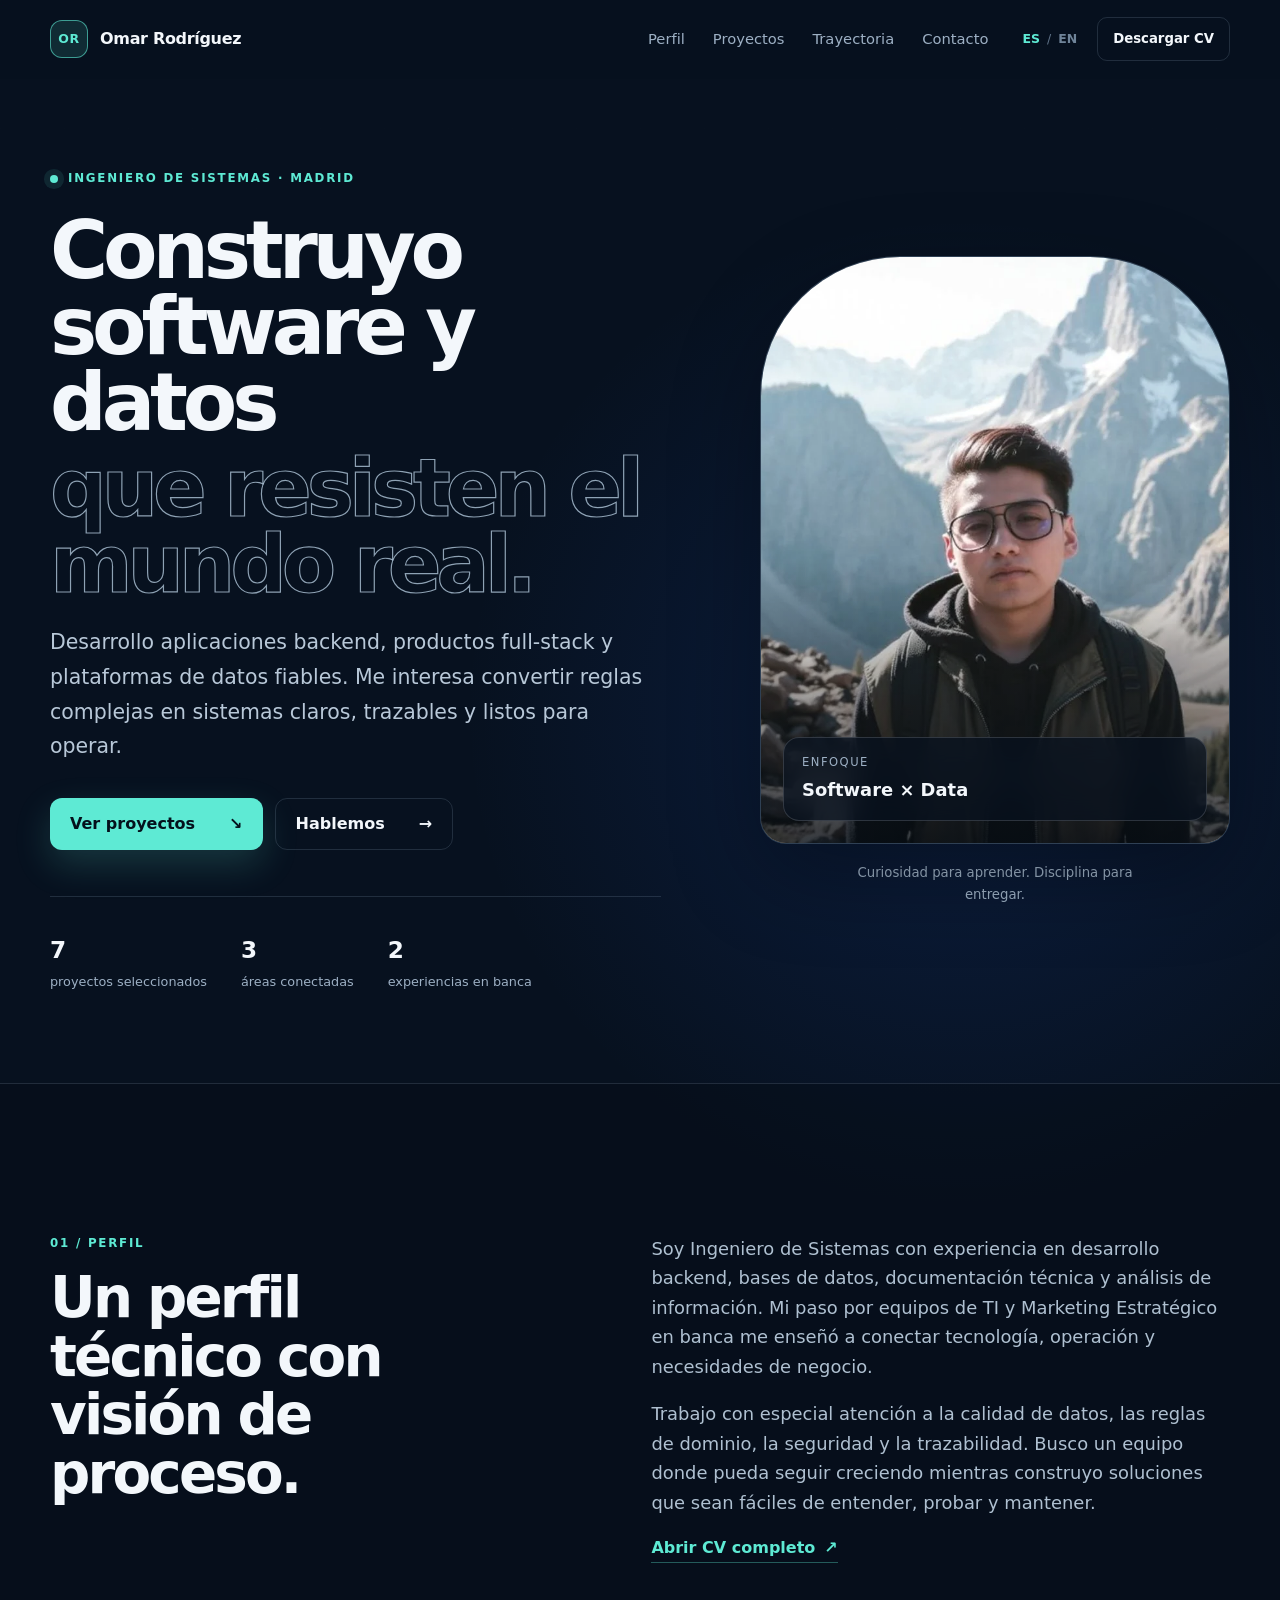
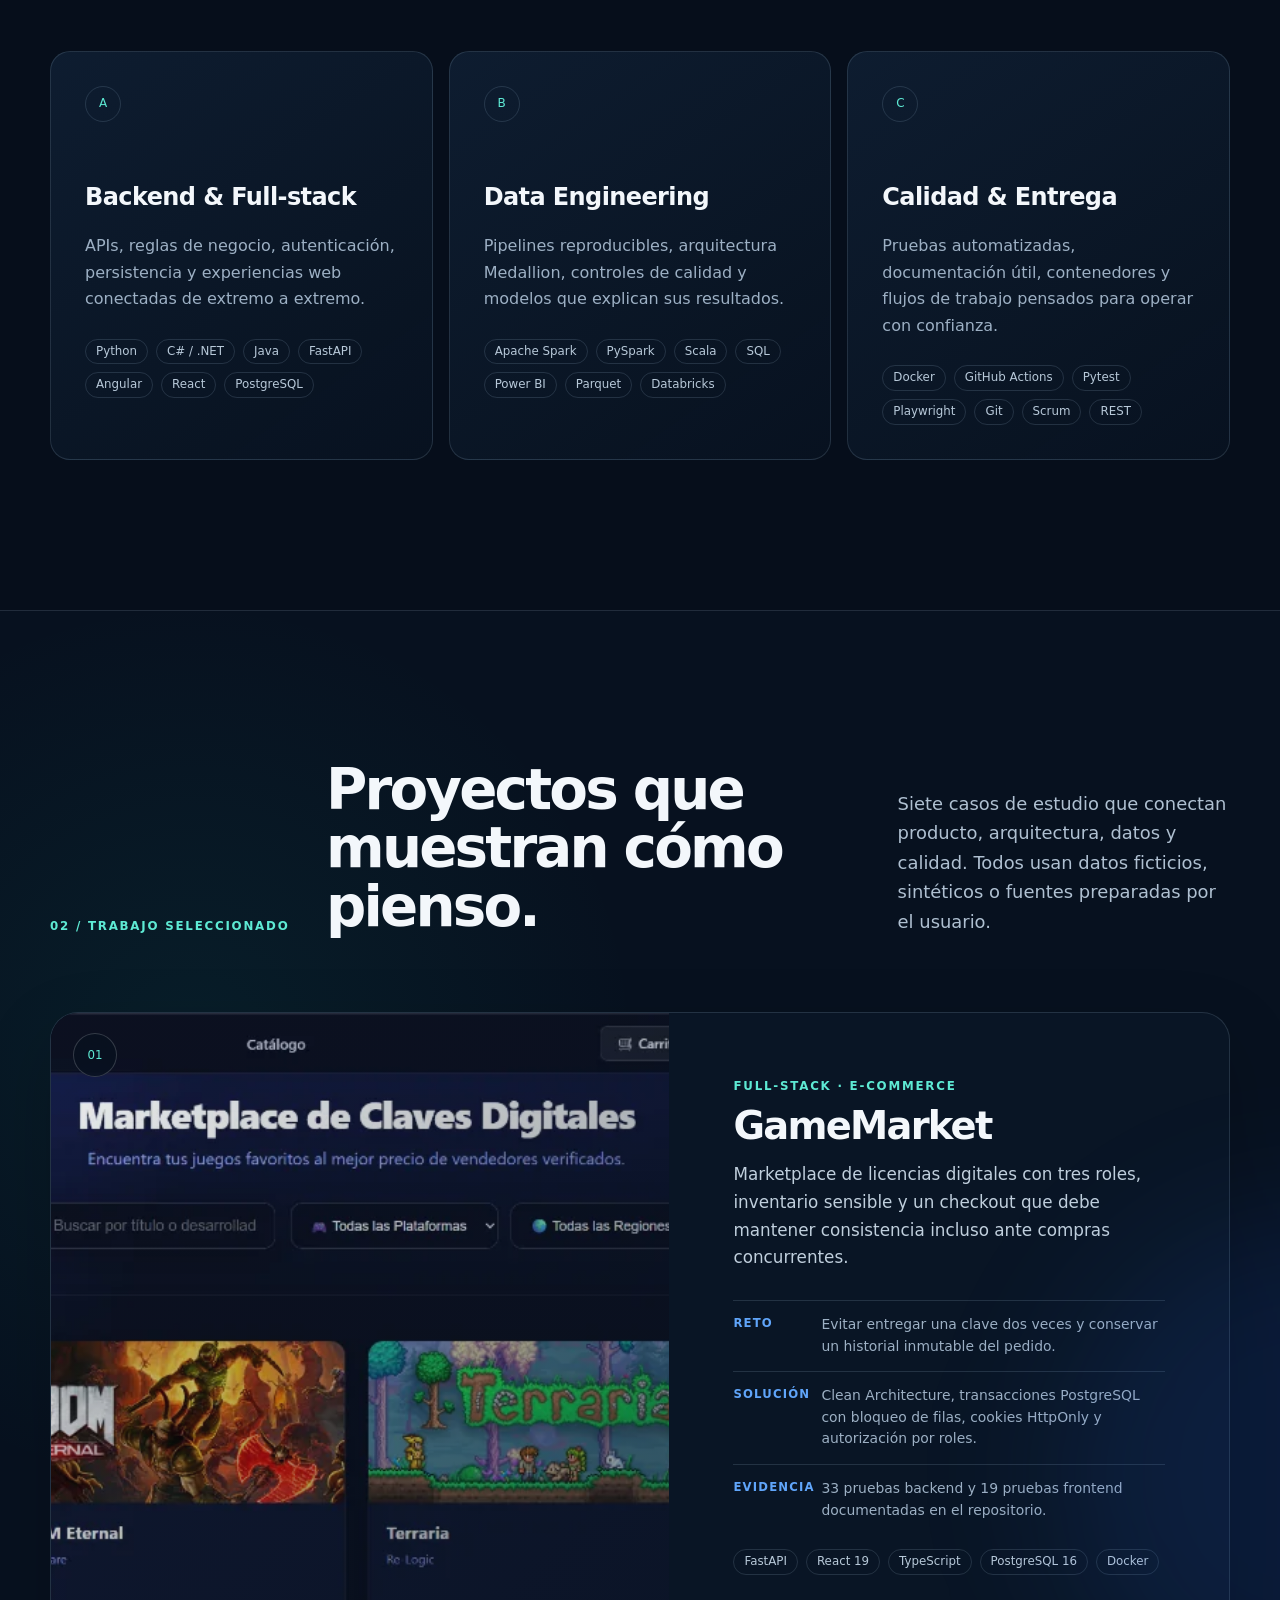
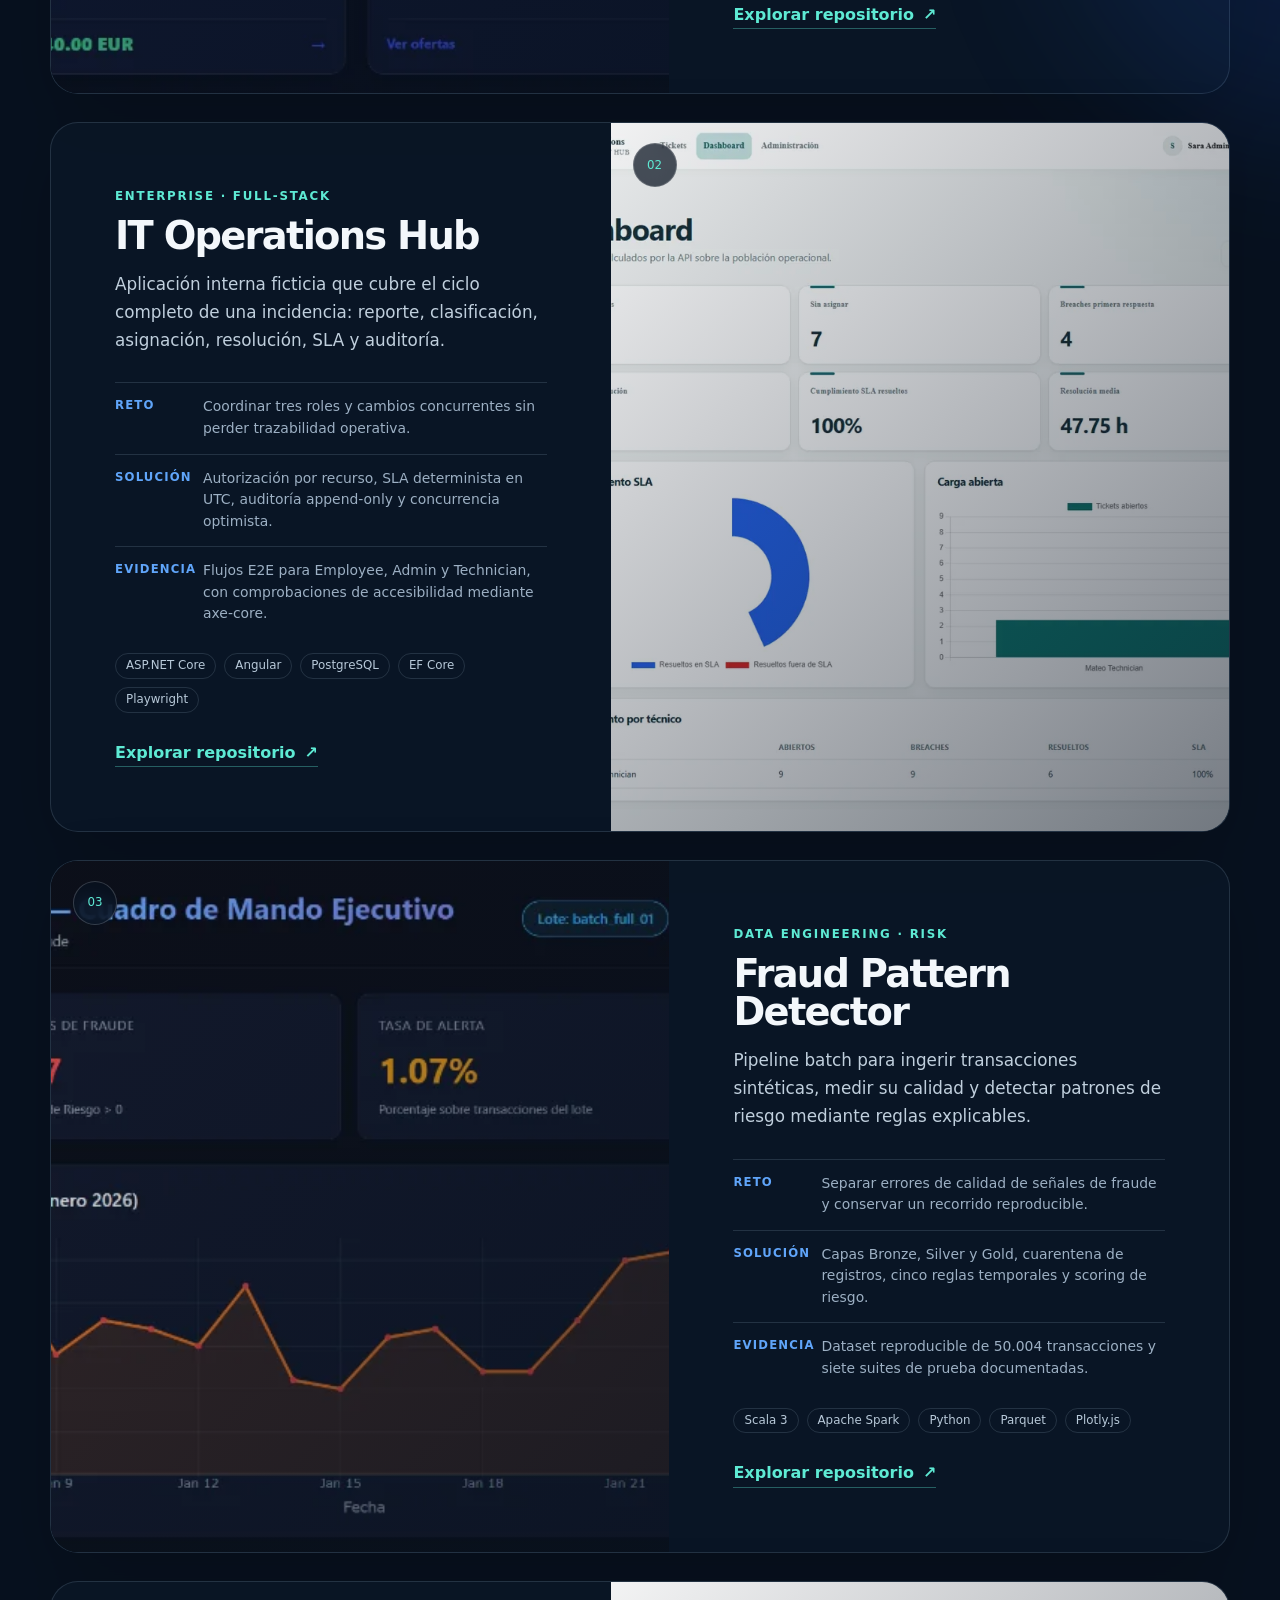
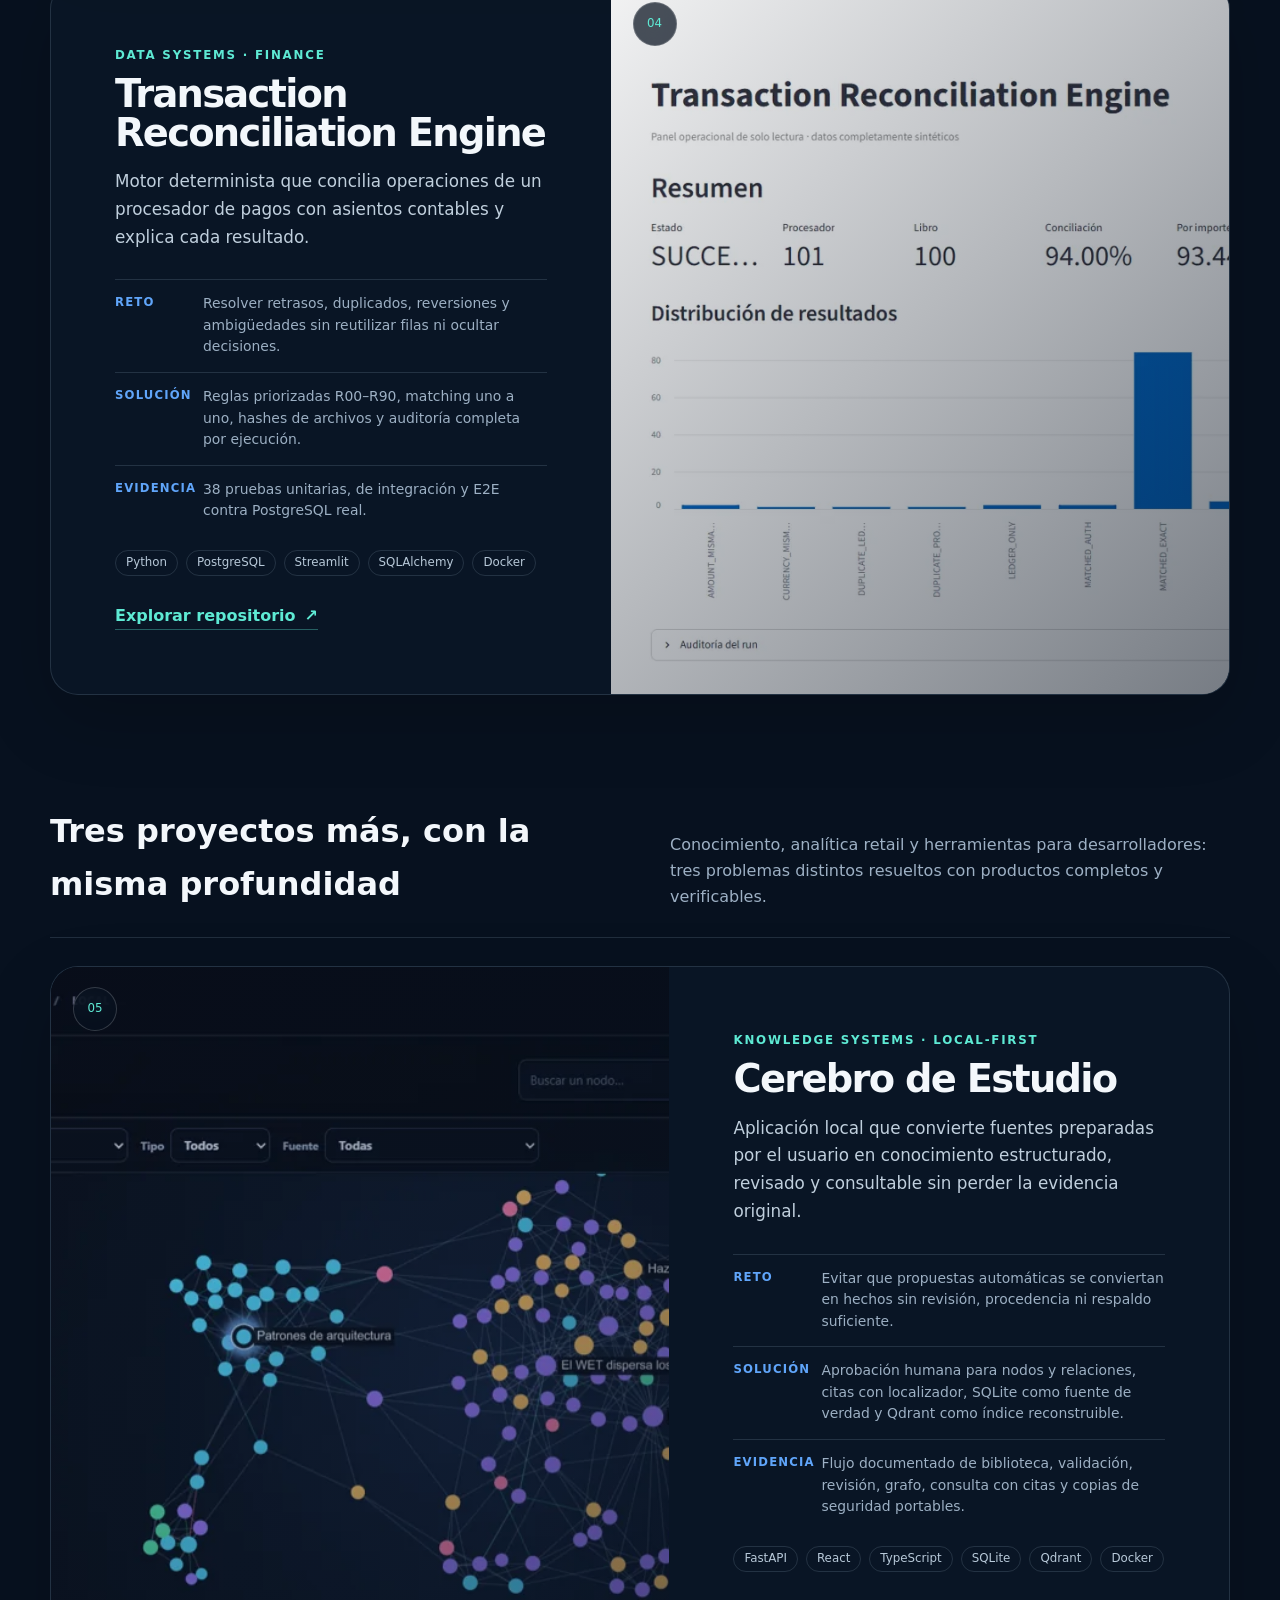
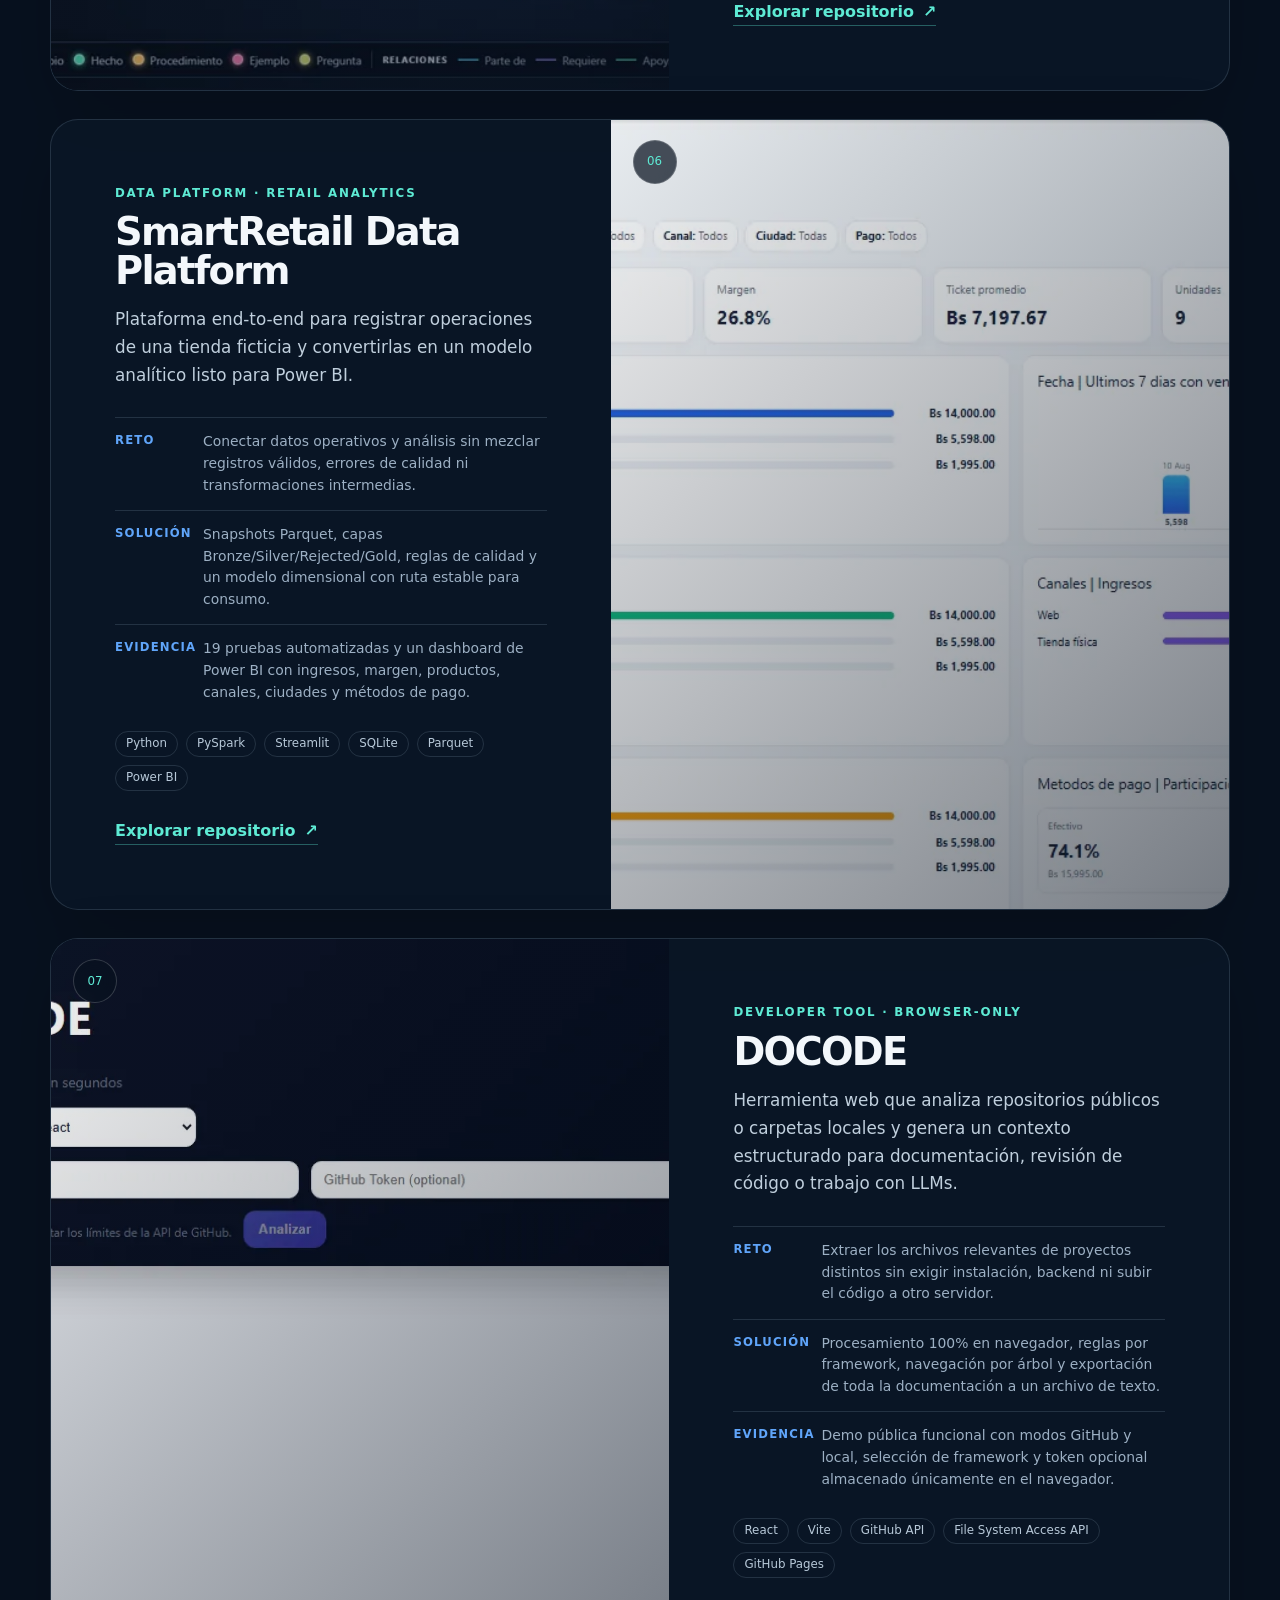
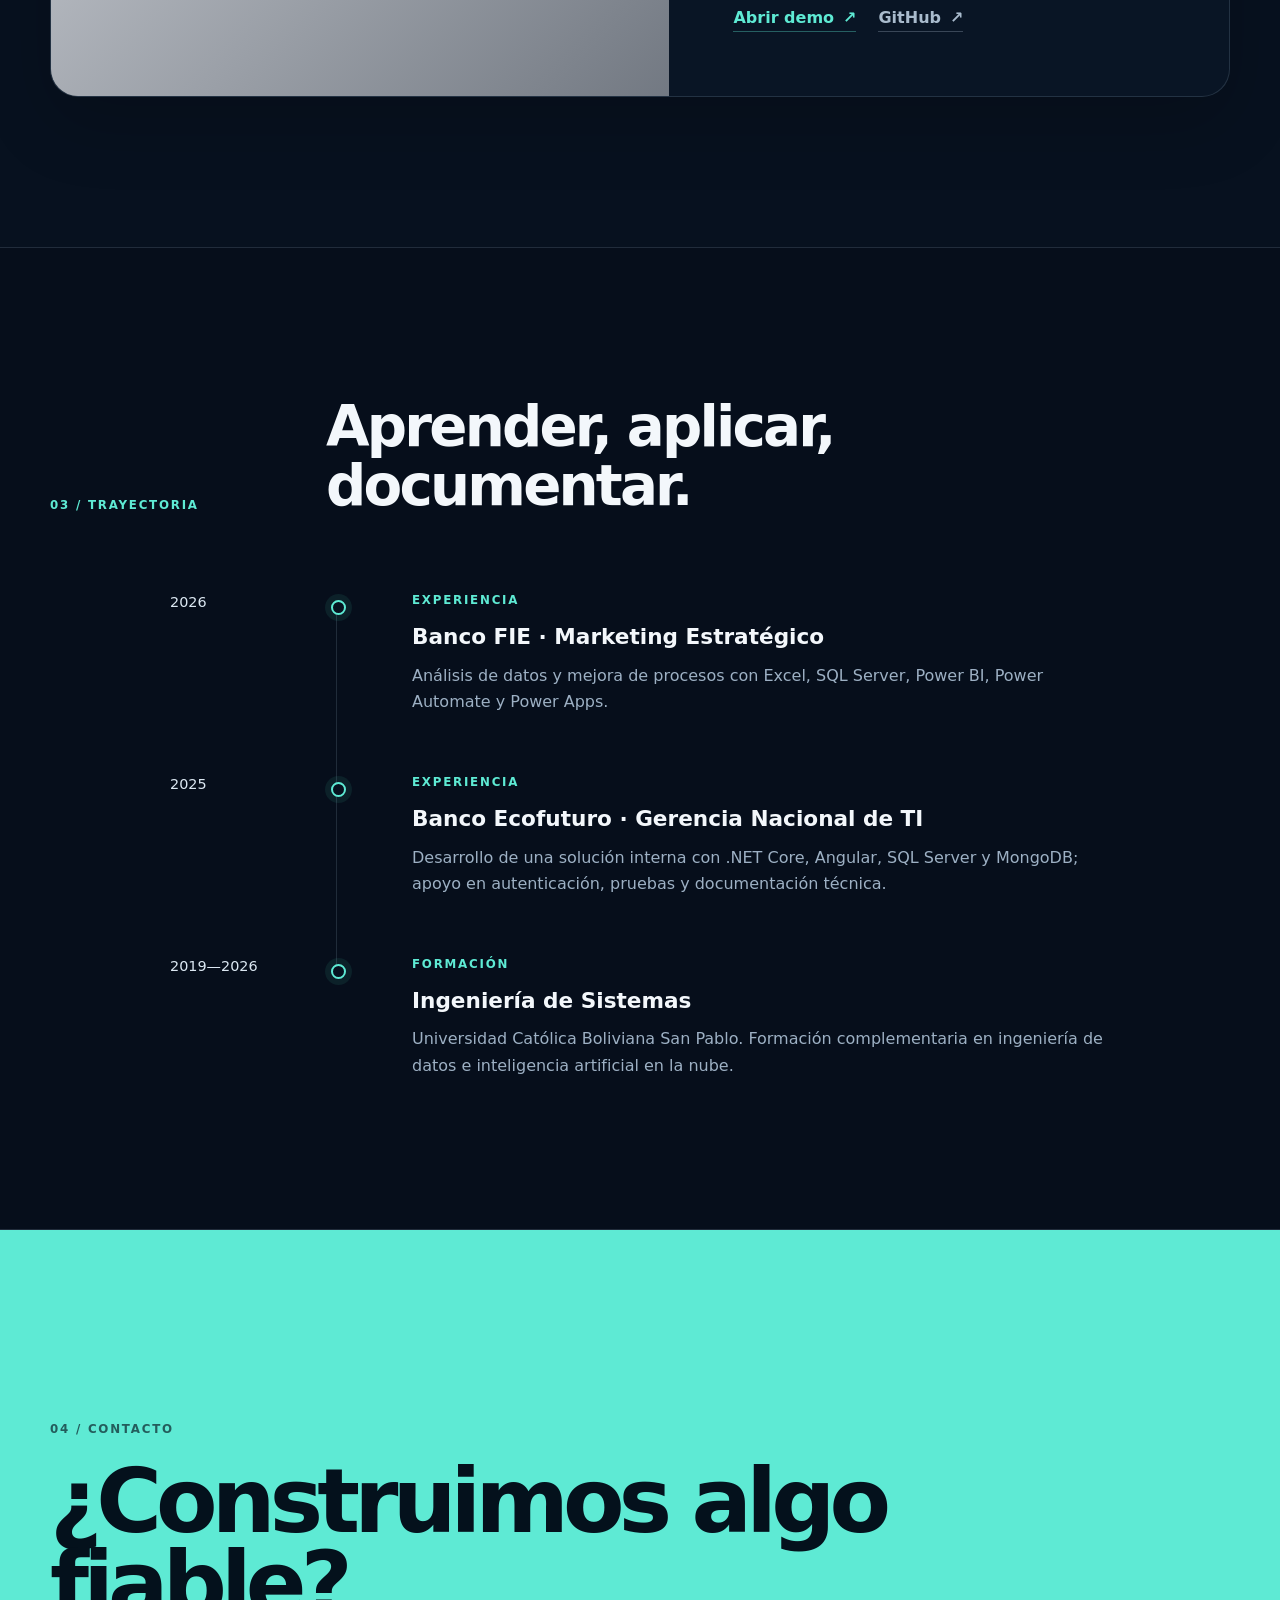
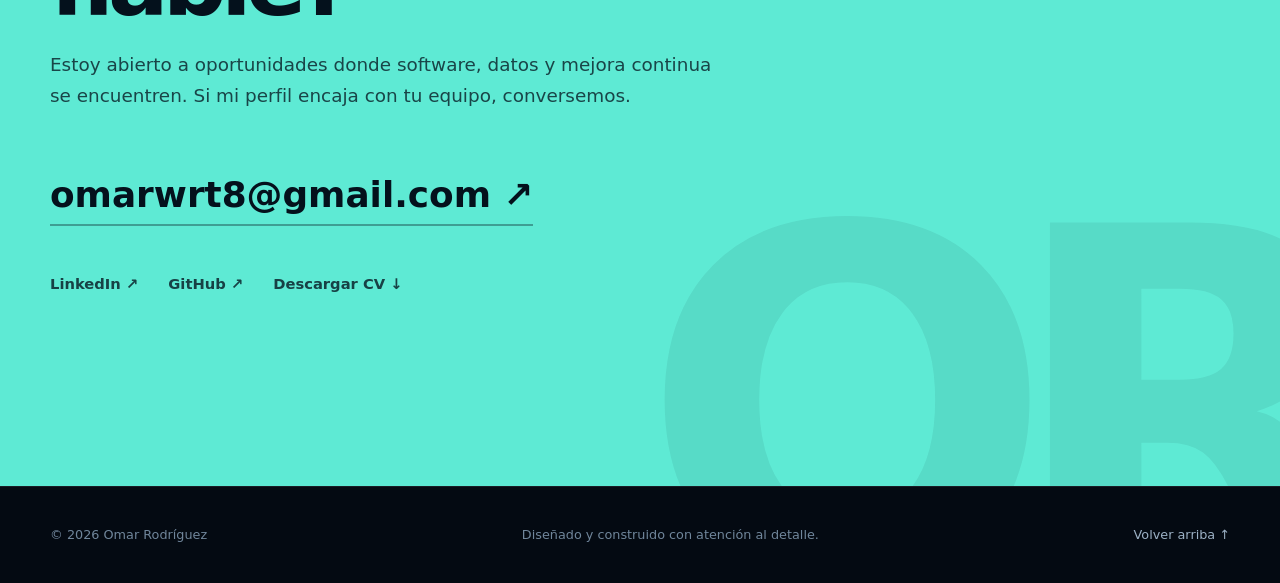
==== commit 020b2724: "Expand all portfolio case studies" ====
--- a/index.html
+++ b/index.html
@@ -17,6 +17,7 @@
   <link rel="canonical" href="https://skazy12.github.io/">
   <link rel="icon" href="favicon.svg" type="image/svg+xml">
   <link rel="preload" href="assets/images/omar-rodriguez.webp" as="image" type="image/webp">
+  <script>document.documentElement.classList.add('js')</script>
   <link rel="stylesheet" href="styles.css">
   <title>Omar Rodríguez — Software & Data Engineer</title>
   <script type="application/ld+json">
@@ -147,7 +148,7 @@
       <div class="shell section-heading reveal">
         <p class="section-kicker">02 / <span data-es="Trabajo seleccionado" data-en="Selected work">Trabajo seleccionado</span></p>
         <h2 id="projects-title" data-es="Proyectos que muestran cómo pienso." data-en="Projects that show how I think.">Proyectos que muestran cómo pienso.</h2>
-        <p data-es="Cuatro casos de estudio que conectan producto, arquitectura, datos y calidad. Todos usan datos ficticios o sintéticos." data-en="Four case studies connecting product, architecture, data and quality. All use fictional or synthetic data.">Cuatro casos de estudio que conectan producto, arquitectura, datos y calidad. Todos usan datos ficticios o sintéticos.</p>
+        <p data-es="Siete casos de estudio que conectan producto, arquitectura, datos y calidad. Todos usan datos ficticios, sintéticos o fuentes preparadas por el usuario." data-en="Seven case studies connecting product, architecture, data and quality. They use fictional, synthetic or user-prepared sources.">Siete casos de estudio que conectan producto, arquitectura, datos y calidad. Todos usan datos ficticios, sintéticos o fuentes preparadas por el usuario.</p>
       </div>
 
       <div class="shell project-stack">
@@ -242,35 +243,76 @@
 
       <div class="shell more-projects reveal">
         <div class="more-heading">
-          <h3 data-es="Más trabajo" data-en="More work">Más trabajo</h3>
-          <p data-es="Tres experimentos que amplían el mapa: conocimiento, retail y herramientas para desarrolladores." data-en="Three projects expanding the map: knowledge, retail and developer tooling.">Tres experimentos que amplían el mapa: conocimiento, retail y herramientas para desarrolladores.</p>
-        </div>
-        <div class="more-grid">
-          <article class="compact-project">
-            <span class="compact-icon" aria-hidden="true">KN</span>
-            <p class="project-type">Knowledge Systems</p>
-            <h4>Cerebro de Estudio</h4>
-            <p data-es="Convierte fuentes propias en un grafo consultable, con revisión humana y citas para cada conocimiento aprobado." data-en="Turns private sources into a queryable graph, with human review and citations for every approved piece of knowledge.">Convierte fuentes propias en un grafo consultable, con revisión humana y citas para cada conocimiento aprobado.</p>
-            <ul class="tech-row"><li>FastAPI</li><li>React</li><li>SQLite</li><li>Qdrant</li></ul>
-            <a href="https://github.com/skazy12/cerebro-de-estudio" target="_blank" rel="noopener" aria-label="Cerebro de Estudio en GitHub">GitHub <span aria-hidden="true">↗</span></a>
+          <h3 data-es="Tres proyectos más, con la misma profundidad" data-en="Three more projects, with the same depth">Tres proyectos más, con la misma profundidad</h3>
+          <p data-es="Conocimiento, analítica retail y herramientas para desarrolladores: tres problemas distintos resueltos con productos completos y verificables." data-en="Knowledge, retail analytics and developer tooling: three different problems solved through complete, verifiable products.">Conocimiento, analítica retail y herramientas para desarrolladores: tres problemas distintos resueltos con productos completos y verificables.</p>
+        </div>
+        <div class="project-stack expanded-projects">
+          <article class="project-case reveal">
+            <div class="project-media">
+              <picture>
+                <source srcset="assets/images/projects/cerebro-de-estudio.webp" type="image/webp">
+                <img src="assets/images/projects/cerebro-de-estudio.png" width="1906" height="887" loading="lazy" alt="Grafo interactivo de Cerebro de Estudio" data-es-alt="Grafo interactivo de Cerebro de Estudio" data-en-alt="Cerebro de Estudio interactive knowledge graph">
+              </picture>
+              <span class="project-number">05</span>
+            </div>
+            <div class="project-copy">
+              <p class="project-type">Knowledge Systems · Local-first</p>
+              <h3>Cerebro de Estudio</h3>
+              <p class="project-intro" data-es="Aplicación local que convierte fuentes preparadas por el usuario en conocimiento estructurado, revisado y consultable sin perder la evidencia original." data-en="A local application that turns user-prepared sources into structured, reviewed and queryable knowledge without losing the original evidence.">Aplicación local que convierte fuentes preparadas por el usuario en conocimiento estructurado, revisado y consultable sin perder la evidencia original.</p>
+              <dl class="project-facts">
+                <div><dt data-es="Reto" data-en="Challenge">Reto</dt><dd data-es="Evitar que propuestas automáticas se conviertan en hechos sin revisión, procedencia ni respaldo suficiente." data-en="Prevent automated proposals from becoming facts without review, provenance or sufficient support.">Evitar que propuestas automáticas se conviertan en hechos sin revisión, procedencia ni respaldo suficiente.</dd></div>
+                <div><dt data-es="Solución" data-en="Solution">Solución</dt><dd data-es="Aprobación humana para nodos y relaciones, citas con localizador, SQLite como fuente de verdad y Qdrant como índice reconstruible." data-en="Human approval for nodes and relationships, locator-backed citations, SQLite as the source of truth and Qdrant as a rebuildable index.">Aprobación humana para nodos y relaciones, citas con localizador, SQLite como fuente de verdad y Qdrant como índice reconstruible.</dd></div>
+                <div><dt data-es="Evidencia" data-en="Evidence">Evidencia</dt><dd data-es="Flujo documentado de biblioteca, validación, revisión, grafo, consulta con citas y copias de seguridad portables." data-en="A documented workflow covering library, validation, review, graph, citation-backed queries and portable backups.">Flujo documentado de biblioteca, validación, revisión, grafo, consulta con citas y copias de seguridad portables.</dd></div>
+              </dl>
+              <ul class="tech-row"><li>FastAPI</li><li>React</li><li>TypeScript</li><li>SQLite</li><li>Qdrant</li><li>Docker</li></ul>
+              <a class="project-link" href="https://github.com/skazy12/cerebro-de-estudio" target="_blank" rel="noopener"><span data-es="Explorar repositorio" data-en="Explore repository">Explorar repositorio</span><span aria-hidden="true">↗</span></a>
+            </div>
           </article>
-          <article class="compact-project">
-            <span class="compact-icon" aria-hidden="true">BI</span>
-            <p class="project-type">Analytics · Retail</p>
-            <h4>SmartRetail Data Platform</h4>
-            <p data-es="Plataforma end-to-end desde una aplicación operativa hasta capas Medallion, modelo dimensional y Power BI." data-en="An end-to-end platform spanning an operational app, Medallion layers, dimensional modelling and Power BI.">Plataforma end-to-end desde una aplicación operativa hasta capas Medallion, modelo dimensional y Power BI.</p>
-            <ul class="tech-row"><li>PySpark</li><li>Streamlit</li><li>SQLite</li><li>Power BI</li></ul>
-            <a href="https://github.com/skazy12/smartretail-data-platform" target="_blank" rel="noopener" aria-label="SmartRetail Data Platform en GitHub">GitHub <span aria-hidden="true">↗</span></a>
+
+          <article class="project-case project-case-reverse reveal">
+            <div class="project-media">
+              <picture>
+                <source srcset="assets/images/projects/smartretail.webp" type="image/webp">
+                <img src="assets/images/projects/smartretail.png" width="1151" height="645" loading="lazy" alt="Dashboard comercial de SmartRetail" data-es-alt="Dashboard comercial de SmartRetail" data-en-alt="SmartRetail commercial dashboard">
+              </picture>
+              <span class="project-number">06</span>
+            </div>
+            <div class="project-copy">
+              <p class="project-type">Data Platform · Retail Analytics</p>
+              <h3>SmartRetail Data Platform</h3>
+              <p class="project-intro" data-es="Plataforma end-to-end para registrar operaciones de una tienda ficticia y convertirlas en un modelo analítico listo para Power BI." data-en="An end-to-end platform that records operations for a fictional retailer and turns them into an analytics model ready for Power BI.">Plataforma end-to-end para registrar operaciones de una tienda ficticia y convertirlas en un modelo analítico listo para Power BI.</p>
+              <dl class="project-facts">
+                <div><dt data-es="Reto" data-en="Challenge">Reto</dt><dd data-es="Conectar datos operativos y análisis sin mezclar registros válidos, errores de calidad ni transformaciones intermedias." data-en="Connect operational data and analytics without mixing valid records, quality failures or intermediate transformations.">Conectar datos operativos y análisis sin mezclar registros válidos, errores de calidad ni transformaciones intermedias.</dd></div>
+                <div><dt data-es="Solución" data-en="Solution">Solución</dt><dd data-es="Snapshots Parquet, capas Bronze/Silver/Rejected/Gold, reglas de calidad y un modelo dimensional con ruta estable para consumo." data-en="Parquet snapshots, Bronze/Silver/Rejected/Gold layers, data quality rules and a dimensional model with a stable consumption path.">Snapshots Parquet, capas Bronze/Silver/Rejected/Gold, reglas de calidad y un modelo dimensional con ruta estable para consumo.</dd></div>
+                <div><dt data-es="Evidencia" data-en="Evidence">Evidencia</dt><dd data-es="19 pruebas automatizadas y un dashboard de Power BI con ingresos, margen, productos, canales, ciudades y métodos de pago." data-en="19 automated tests and a Power BI dashboard covering revenue, margin, products, channels, cities and payment methods.">19 pruebas automatizadas y un dashboard de Power BI con ingresos, margen, productos, canales, ciudades y métodos de pago.</dd></div>
+              </dl>
+              <ul class="tech-row"><li>Python</li><li>PySpark</li><li>Streamlit</li><li>SQLite</li><li>Parquet</li><li>Power BI</li></ul>
+              <a class="project-link" href="https://github.com/skazy12/smartretail-data-platform" target="_blank" rel="noopener"><span data-es="Explorar repositorio" data-en="Explore repository">Explorar repositorio</span><span aria-hidden="true">↗</span></a>
+            </div>
           </article>
-          <article class="compact-project compact-featured">
-            <span class="compact-icon" aria-hidden="true">&lt;/&gt;</span>
-            <p class="project-type">Developer Tool · Live</p>
-            <h4>DOCODE</h4>
-            <p data-es="Analiza repositorios o carpetas locales en el navegador y genera documentación estructurada para revisión o uso con LLMs." data-en="Analyses repositories or local folders in the browser and generates structured documentation for review or LLM workflows.">Analiza repositorios o carpetas locales en el navegador y genera documentación estructurada para revisión o uso con LLMs.</p>
-            <ul class="tech-row"><li>React</li><li>Vite</li><li>GitHub API</li><li>Browser APIs</li></ul>
-            <div class="compact-links">
-              <a href="https://skazy12.github.io/docode/" target="_blank" rel="noopener"><span data-es="Ver demo" data-en="Live demo">Ver demo</span> <span aria-hidden="true">↗</span></a>
-              <a href="https://github.com/skazy12/docode" target="_blank" rel="noopener">GitHub <span aria-hidden="true">↗</span></a>
+
+          <article class="project-case reveal">
+            <div class="project-media">
+              <picture>
+                <source srcset="assets/images/projects/docode.webp" type="image/webp">
+                <img src="assets/images/projects/docode.png" width="1200" height="750" loading="lazy" alt="Interfaz web de DOCODE" data-es-alt="Interfaz web de DOCODE" data-en-alt="DOCODE web interface">
+              </picture>
+              <span class="project-number">07</span>
+            </div>
+            <div class="project-copy">
+              <p class="project-type">Developer Tool · Browser-only</p>
+              <h3>DOCODE</h3>
+              <p class="project-intro" data-es="Herramienta web que analiza repositorios públicos o carpetas locales y genera un contexto estructurado para documentación, revisión de código o trabajo con LLMs." data-en="A web tool that analyses public repositories or local folders and generates structured context for documentation, code review or LLM workflows.">Herramienta web que analiza repositorios públicos o carpetas locales y genera un contexto estructurado para documentación, revisión de código o trabajo con LLMs.</p>
+              <dl class="project-facts">
+                <div><dt data-es="Reto" data-en="Challenge">Reto</dt><dd data-es="Extraer los archivos relevantes de proyectos distintos sin exigir instalación, backend ni subir el código a otro servidor." data-en="Extract relevant files from different project types without requiring installation, a backend or uploading code to another server.">Extraer los archivos relevantes de proyectos distintos sin exigir instalación, backend ni subir el código a otro servidor.</dd></div>
+                <div><dt data-es="Solución" data-en="Solution">Solución</dt><dd data-es="Procesamiento 100% en navegador, reglas por framework, navegación por árbol y exportación de toda la documentación a un archivo de texto." data-en="100% in-browser processing, framework-specific rules, tree navigation and export of the complete documentation to a text file.">Procesamiento 100% en navegador, reglas por framework, navegación por árbol y exportación de toda la documentación a un archivo de texto.</dd></div>
+                <div><dt data-es="Evidencia" data-en="Evidence">Evidencia</dt><dd data-es="Demo pública funcional con modos GitHub y local, selección de framework y token opcional almacenado únicamente en el navegador." data-en="A working public demo with GitHub and local modes, framework selection and an optional token kept only in the browser.">Demo pública funcional con modos GitHub y local, selección de framework y token opcional almacenado únicamente en el navegador.</dd></div>
+              </dl>
+              <ul class="tech-row"><li>React</li><li>Vite</li><li>GitHub API</li><li>File System Access API</li><li>GitHub Pages</li></ul>
+              <div class="project-link-row">
+                <a class="project-link" href="https://skazy12.github.io/docode/" target="_blank" rel="noopener"><span data-es="Abrir demo" data-en="Open live demo">Abrir demo</span><span aria-hidden="true">↗</span></a>
+                <a class="project-link project-link-secondary" href="https://github.com/skazy12/docode" target="_blank" rel="noopener">GitHub <span aria-hidden="true">↗</span></a>
+              </div>
             </div>
           </article>
         </div>
--- a/styles.css
+++ b/styles.css
@@ -111,7 +111,7 @@
 .section h2 { margin: 16px 0 0; max-width: 760px; font-size: clamp(2.35rem, 4.4vw, 4.7rem); line-height: 1.04; letter-spacing: -.05em; }
 .about-copy p, .section-heading > p:last-child { color: #afc0d1; font-size: clamp(1rem, 1.4vw, 1.16rem); }
 .about-copy p:first-child { margin-top: 0; }
-.text-link, .project-link, .compact-project > a, .compact-links a { display: inline-flex; align-items: center; gap: 9px; color: var(--accent); text-decoration: none; font-weight: 800; border-bottom: 1px solid rgba(94,234,212,.35); }
+.text-link, .project-link { display: inline-flex; align-items: center; gap: 9px; color: var(--accent); text-decoration: none; font-weight: 800; border-bottom: 1px solid rgba(94,234,212,.35); }
 .capability-grid { display: grid; grid-template-columns: repeat(3, 1fr); gap: 16px; margin-top: 88px; }
 .capability-card { position: relative; min-height: 360px; padding: 34px; border: 1px solid var(--line); border-radius: 20px; background: linear-gradient(145deg, rgba(17,34,56,.75), rgba(9,20,34,.72)); transition: transform .25s, border-color .25s; }
 .capability-card:hover { transform: translateY(-5px); border-color: rgba(94,234,212,.35); }
@@ -150,15 +150,9 @@
 .more-heading { display: flex; align-items: end; justify-content: space-between; gap: 40px; padding-bottom: 26px; border-bottom: 1px solid var(--line); }
 .more-heading h3 { margin: 0; font-size: 2rem; }
 .more-heading p { max-width: 560px; margin: 0; color: var(--muted); }
-.more-grid { display: grid; grid-template-columns: repeat(3, 1fr); gap: 16px; margin-top: 18px; }
-.compact-project { display: flex; flex-direction: column; min-height: 410px; padding: 30px; border: 1px solid var(--line); border-radius: 20px; background: rgba(12,26,43,.72); }
-.compact-featured { background: linear-gradient(155deg, rgba(18,53,70,.88), rgba(10,27,44,.9)); border-color: rgba(94,234,212,.26); }
-.compact-icon { display: grid; place-items: center; width: 48px; height: 48px; margin-bottom: 40px; border: 1px solid var(--line); border-radius: 13px; color: var(--accent); font-size: .73rem; font-weight: 850; }
-.compact-project h4 { margin: 8px 0 12px; font-size: 1.32rem; }
-.compact-project p:not(.project-type) { margin: 0; color: var(--muted); font-size: .9rem; }
-.compact-project .tech-row { margin-top: auto; padding-top: 28px; }
-.compact-project > a, .compact-links { align-self: flex-start; }
-.compact-links { display: flex; flex-wrap: wrap; gap: 18px; }
+.expanded-projects { margin-top: 28px; }
+.project-link-row { display: flex; flex-wrap: wrap; align-items: center; gap: 22px; }
+.project-link-secondary { color: #a9bbcd; border-color: rgba(169,187,205,.3); }
 
 .timeline { max-width: 940px; }
 .timeline-item { position: relative; display: grid; grid-template-columns: 150px 1fr; gap: 50px; padding: 0 0 58px; }
@@ -186,8 +180,9 @@
 .site-footer p { margin: 0; }
 .site-footer a { color: #9cb1c5; text-decoration: none; }
 
-.reveal { opacity: 0; transform: translateY(22px); transition: opacity .7s ease, transform .7s ease; }
-.reveal.is-visible { opacity: 1; transform: none; }
+.js .reveal { opacity: 0; transform: translateY(22px); transition: opacity .7s ease, transform .7s ease; }
+.js .reveal.is-visible { opacity: 1; transform: none; }
+.js .hero .reveal { opacity: 1; transform: none; transition: none; }
 
 @media (max-width: 1040px) {
   .nav-links { gap: 18px; }
@@ -211,7 +206,7 @@
   .portrait-wrap { width: min(100%, 470px); justify-self: center; }
   .split-heading, .section-heading { grid-template-columns: 1fr; gap: 28px; }
   .section-heading > p:last-child { grid-column: auto; }
-  .capability-grid, .more-grid { grid-template-columns: 1fr; }
+  .capability-grid { grid-template-columns: 1fr; }
   .capability-card { min-height: 310px; }
   .project-case, .project-case-reverse { grid-template-columns: 1fr; }
   .project-case-reverse .project-media { order: 0; }
@@ -219,7 +214,6 @@
   .project-copy { padding: 34px 26px 40px; }
   .more-heading { display: block; }
   .more-heading p { margin-top: 12px; }
-  .compact-project { min-height: 350px; }
 }
 
 @media (max-width: 560px) {
@@ -242,5 +236,5 @@
 @media (prefers-reduced-motion: reduce) {
   html { scroll-behavior: auto; }
   *, *::before, *::after { animation-duration: .01ms !important; animation-iteration-count: 1 !important; transition-duration: .01ms !important; }
-  .reveal { opacity: 1; transform: none; }
-}
+  .js .reveal { opacity: 1; transform: none; }
+}
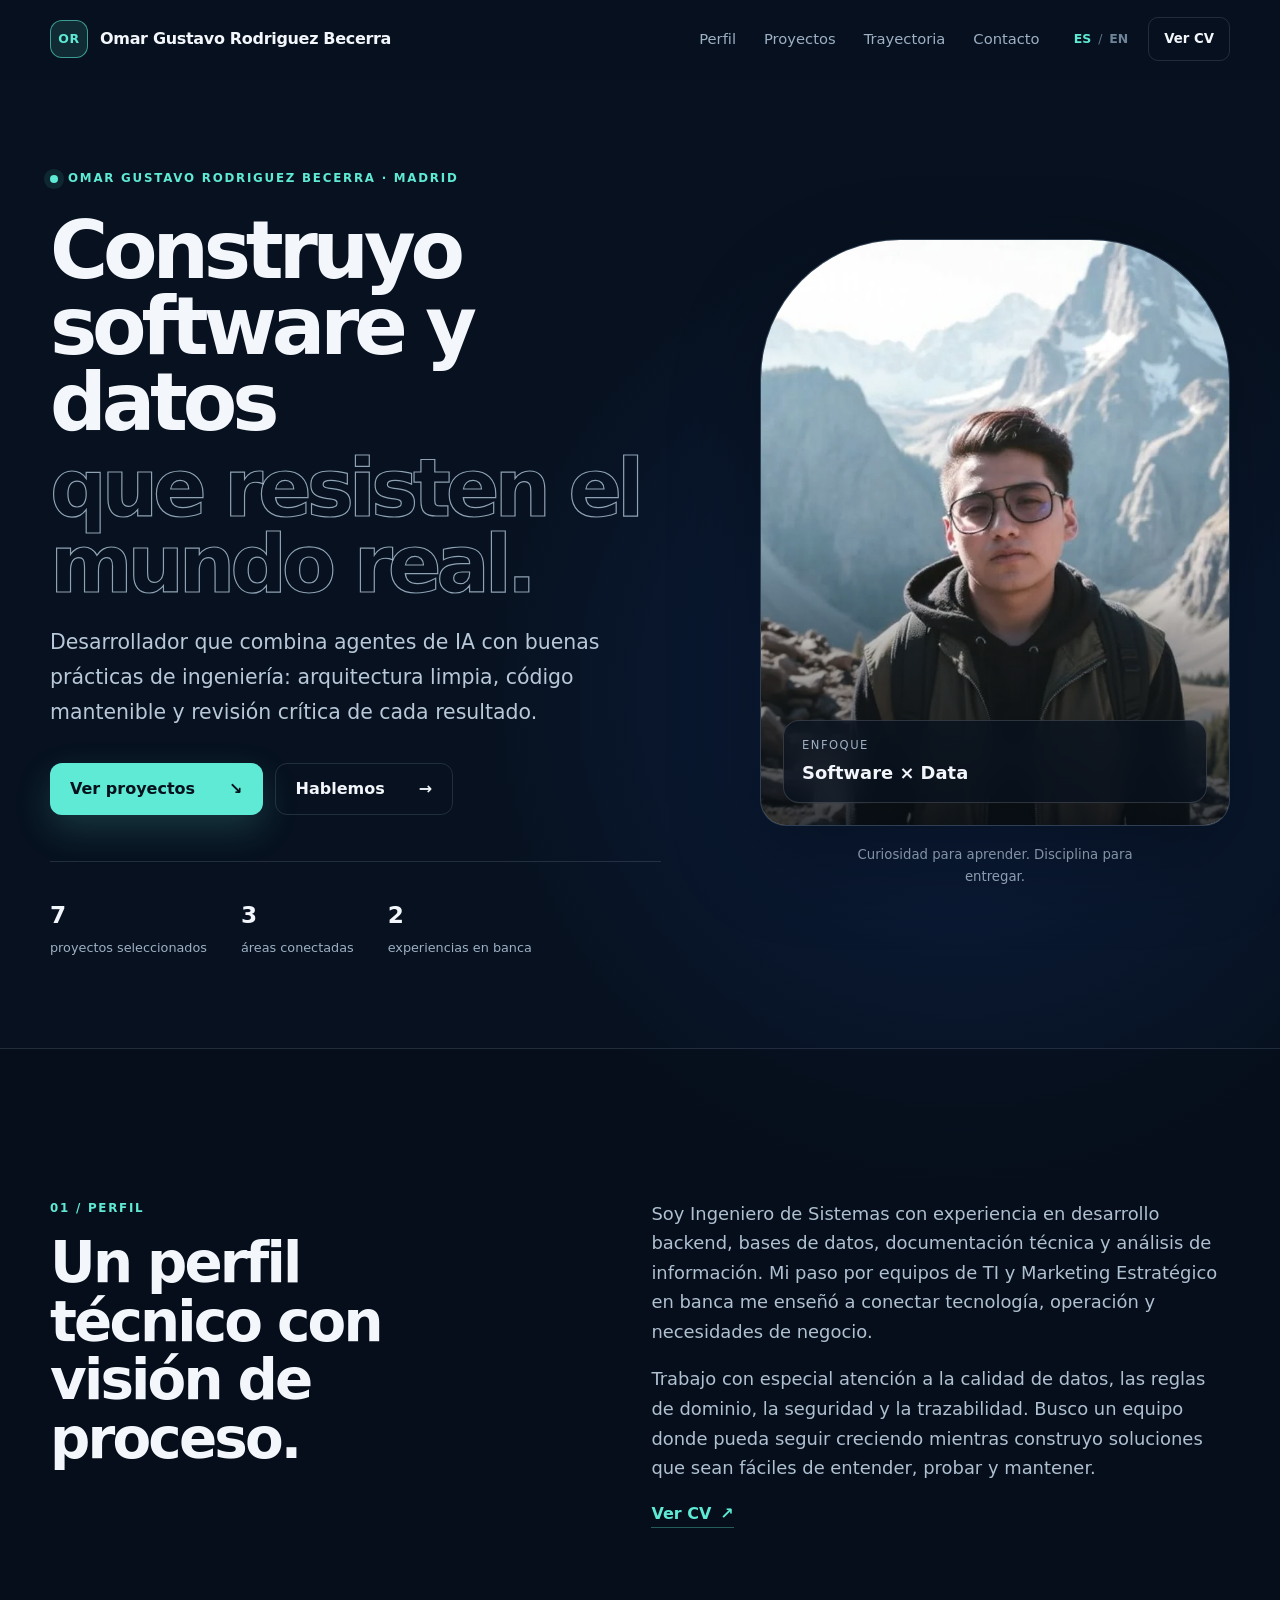
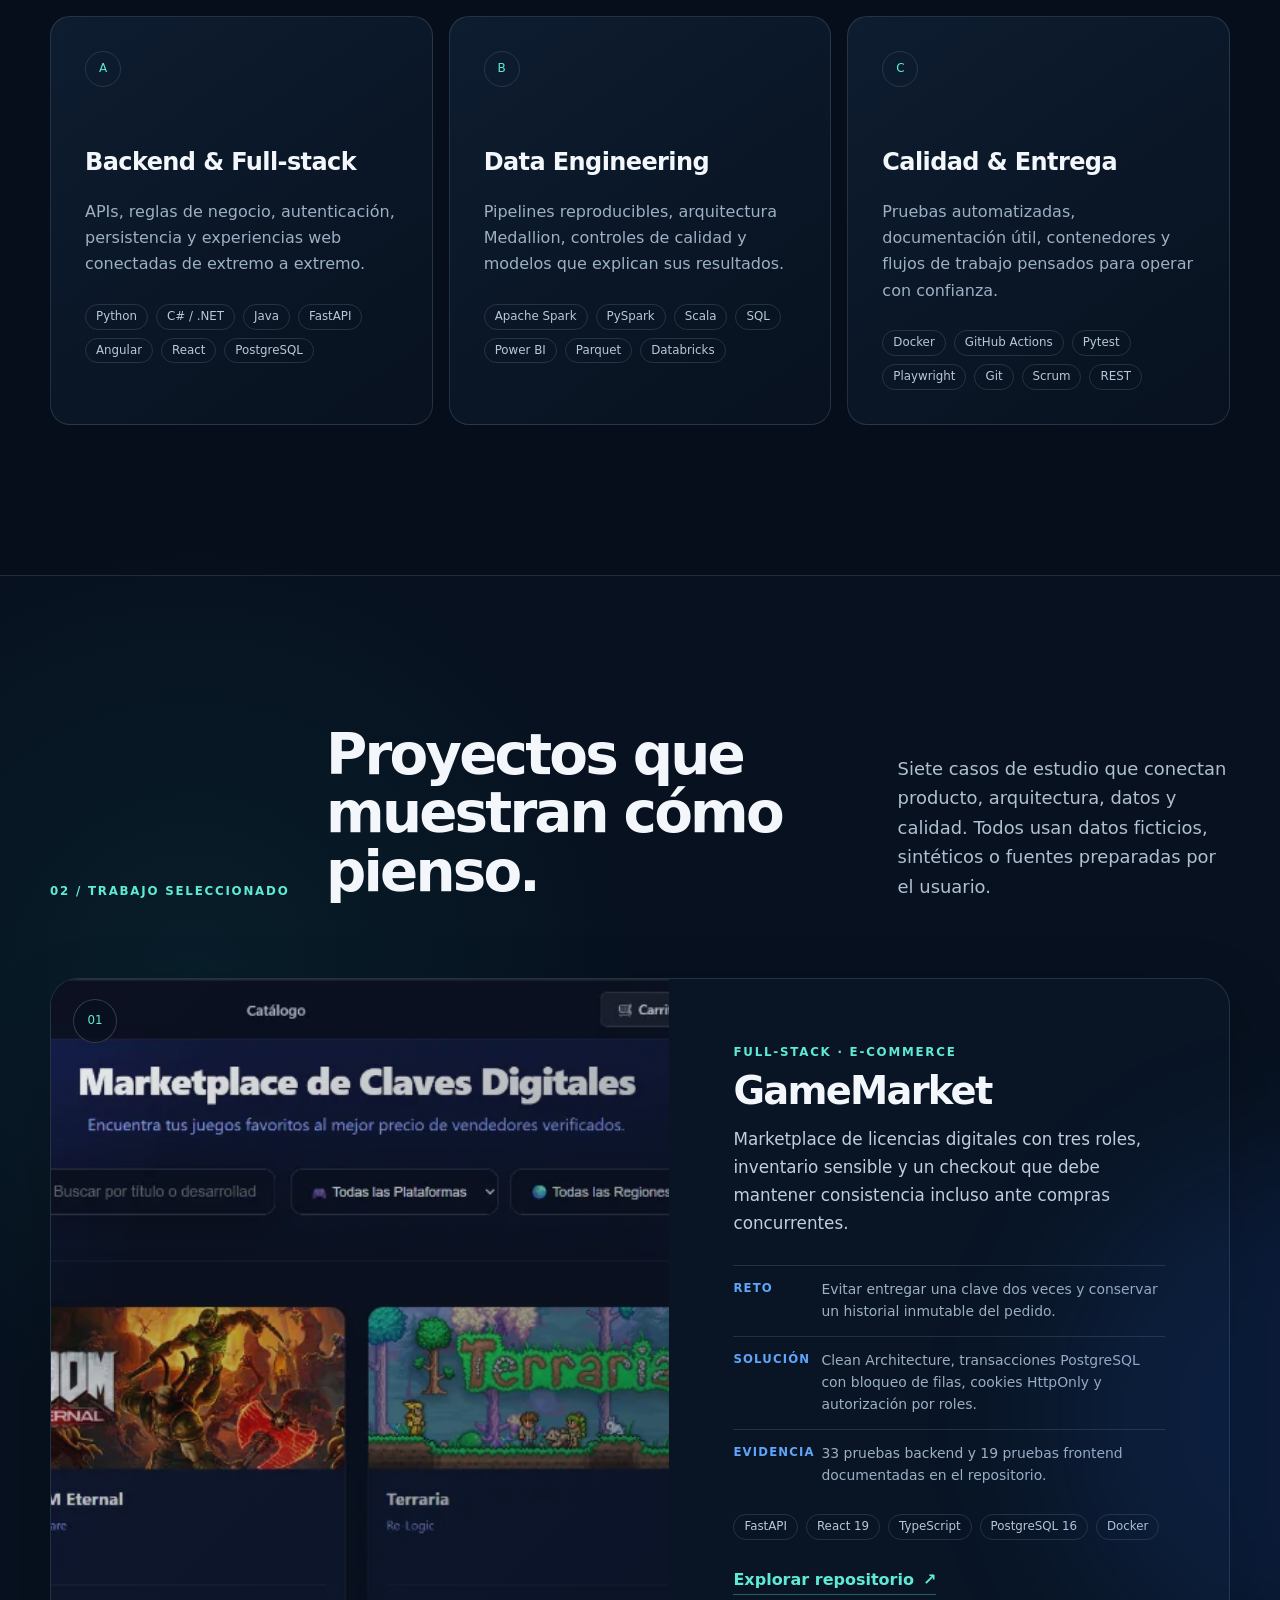
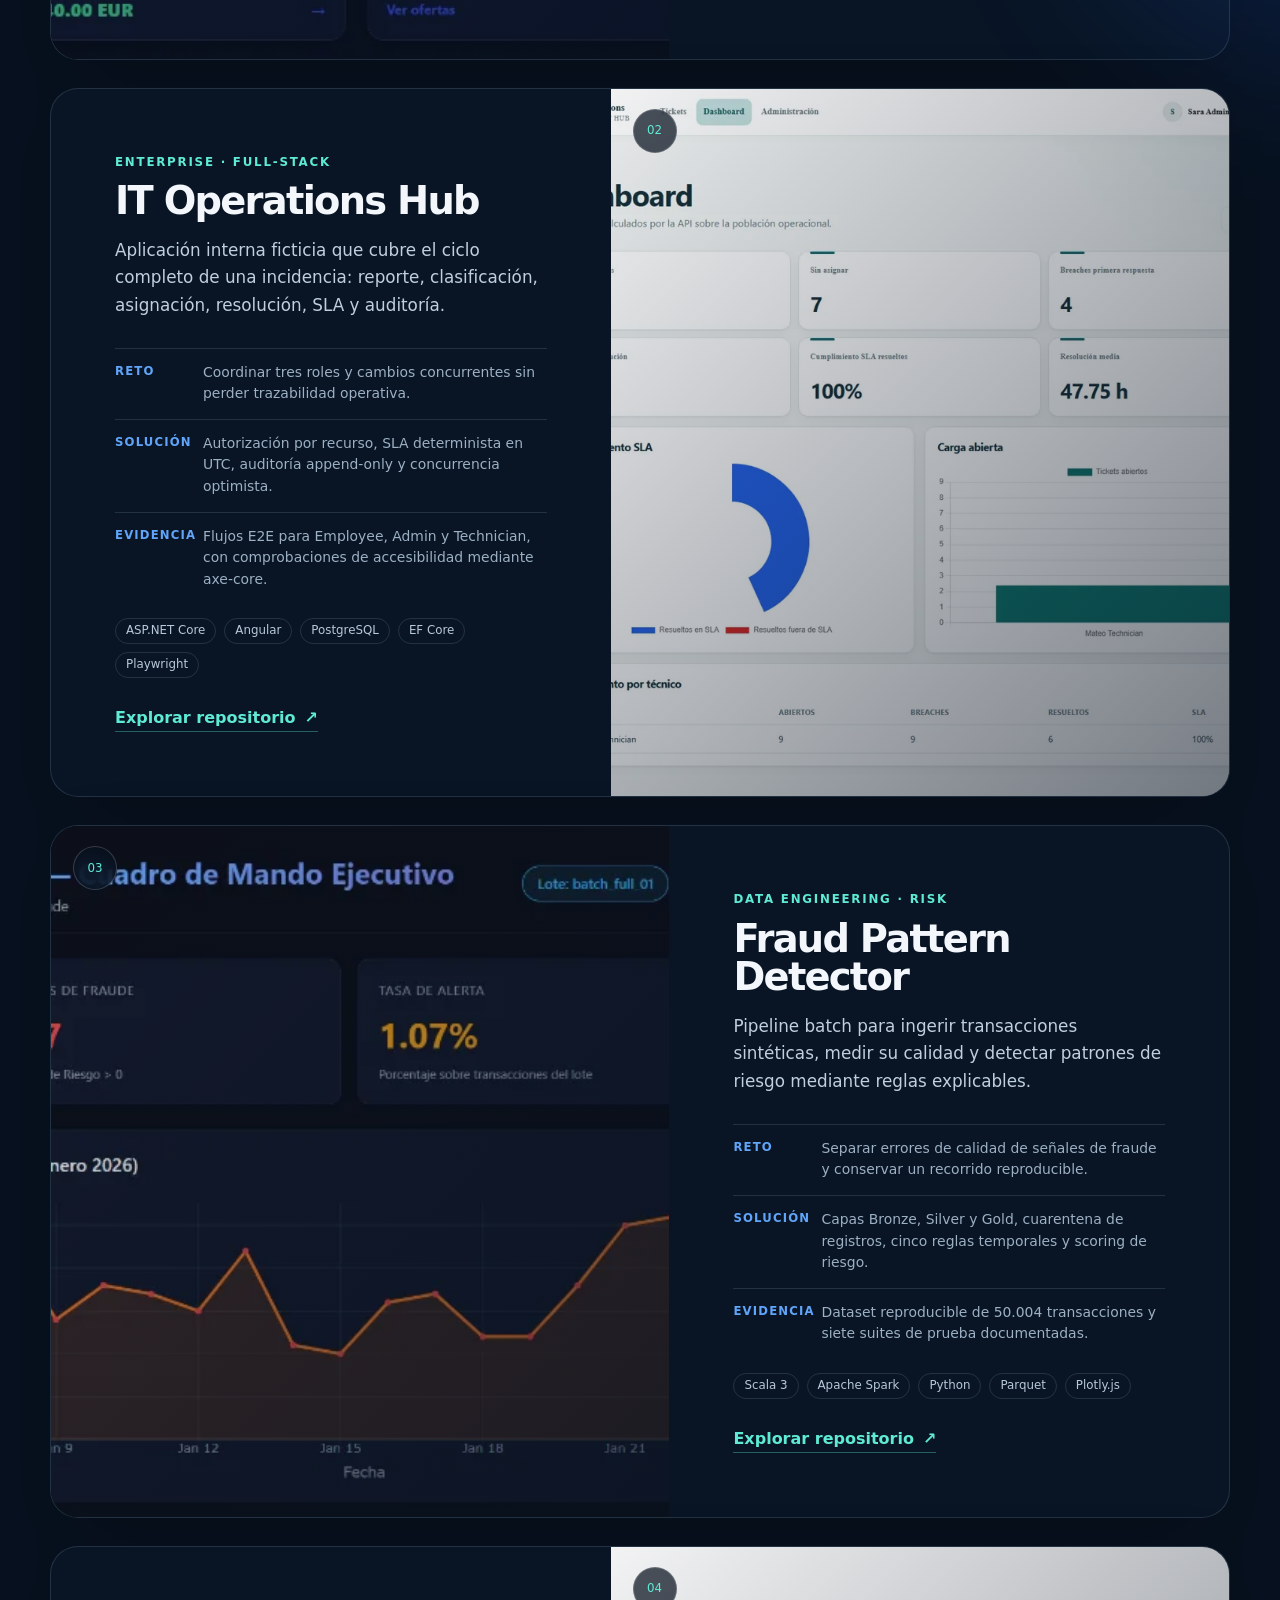
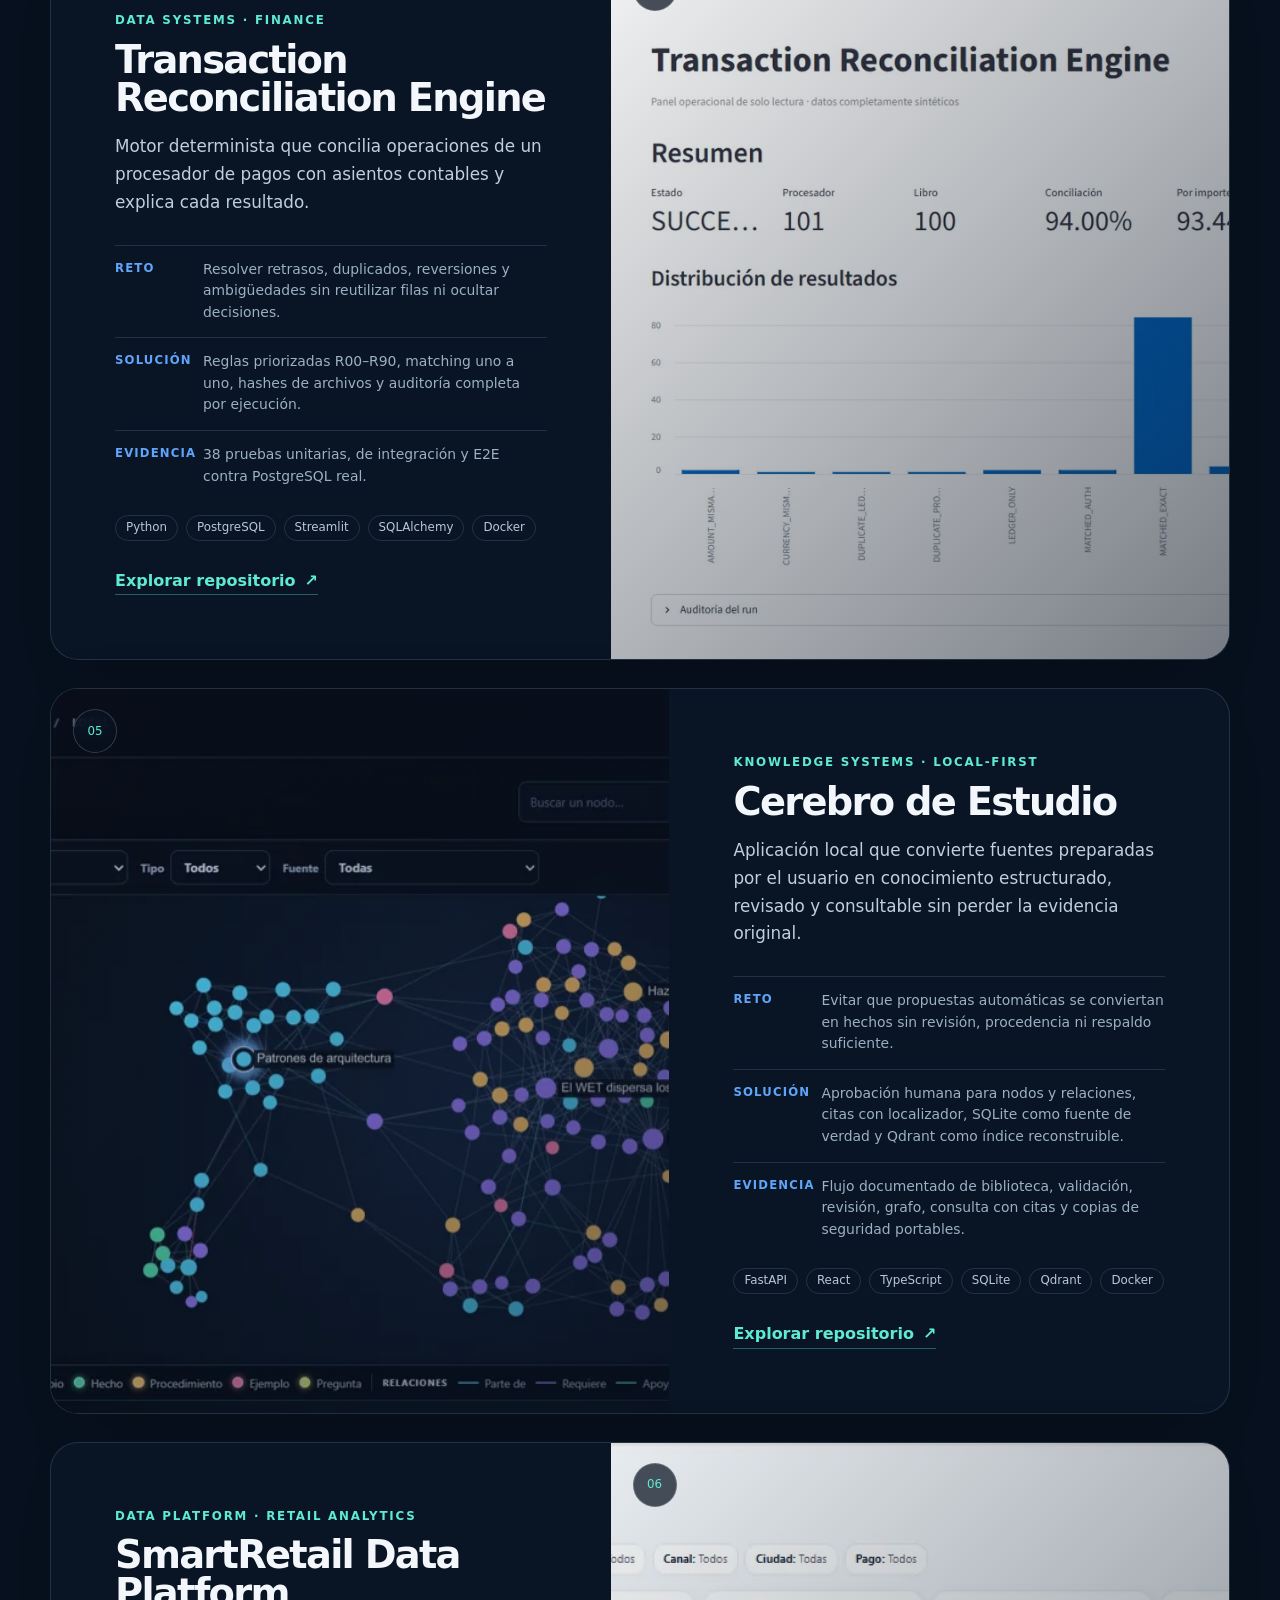
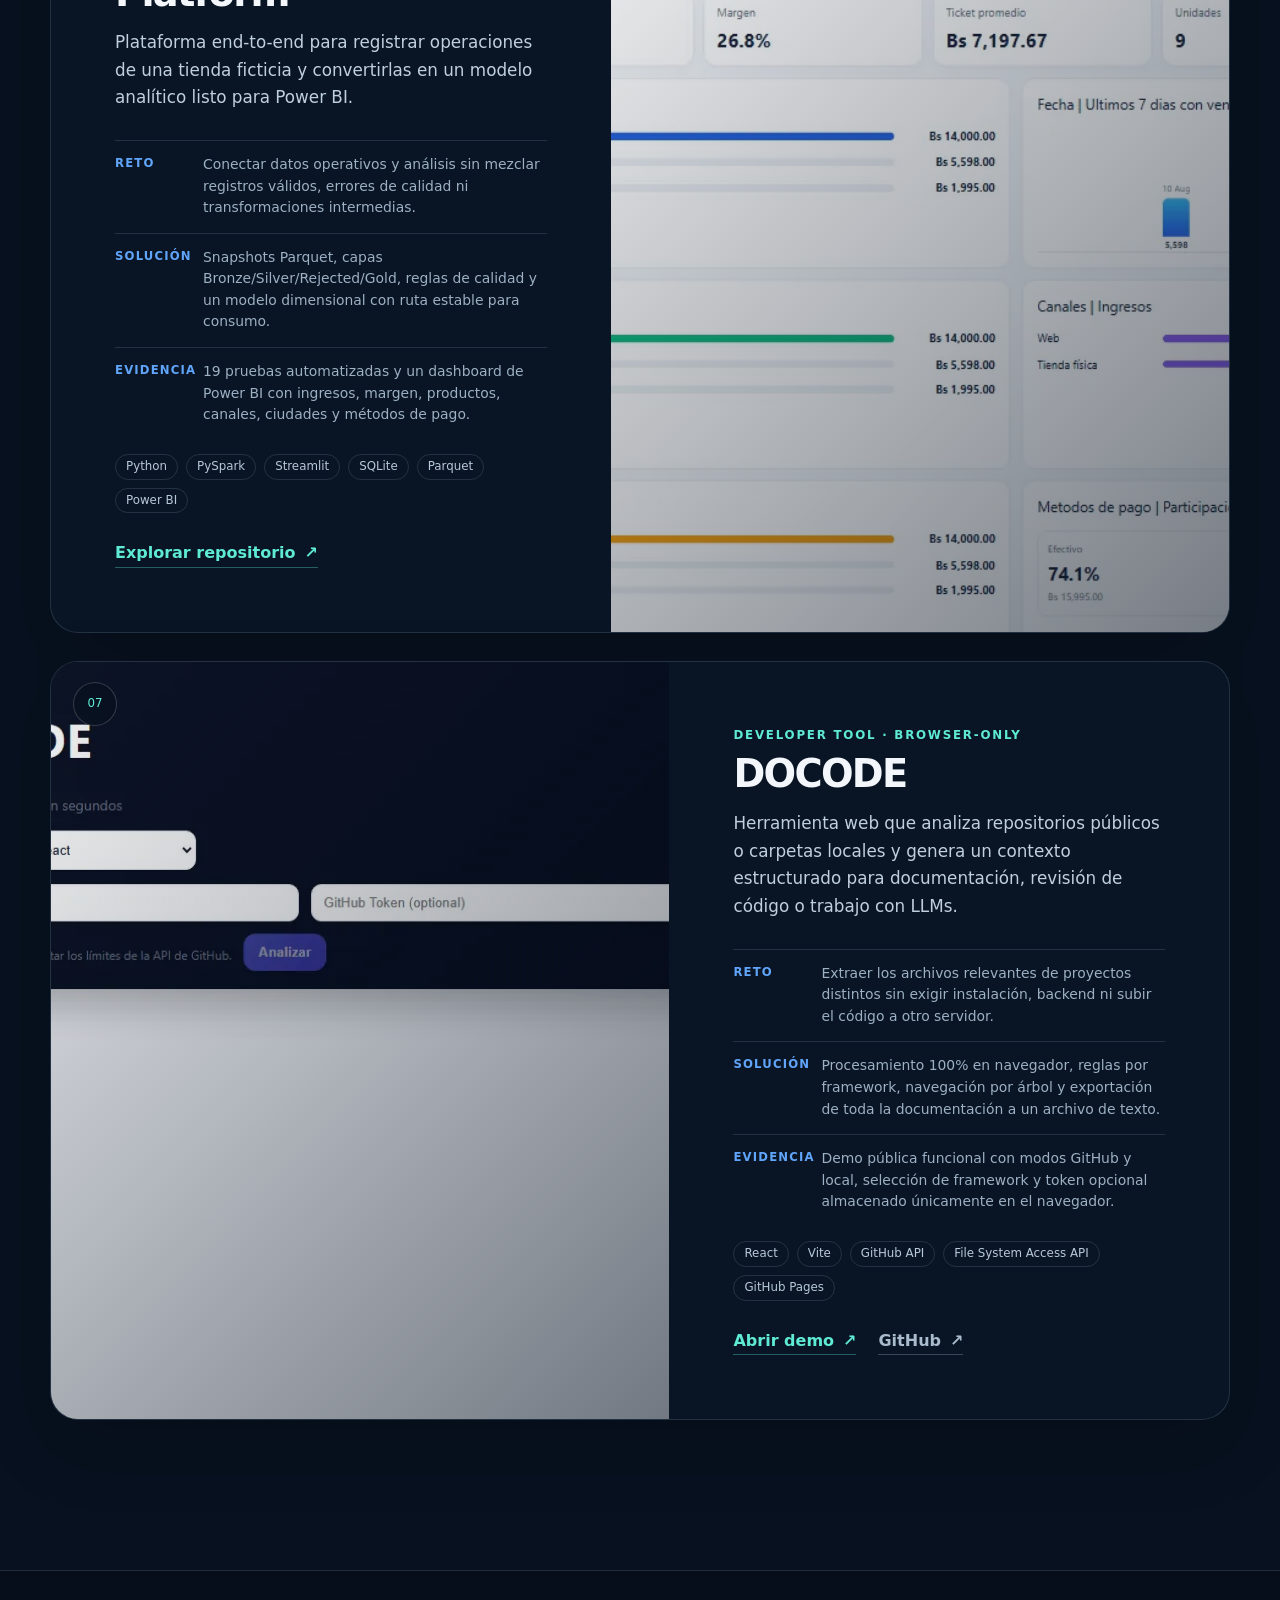
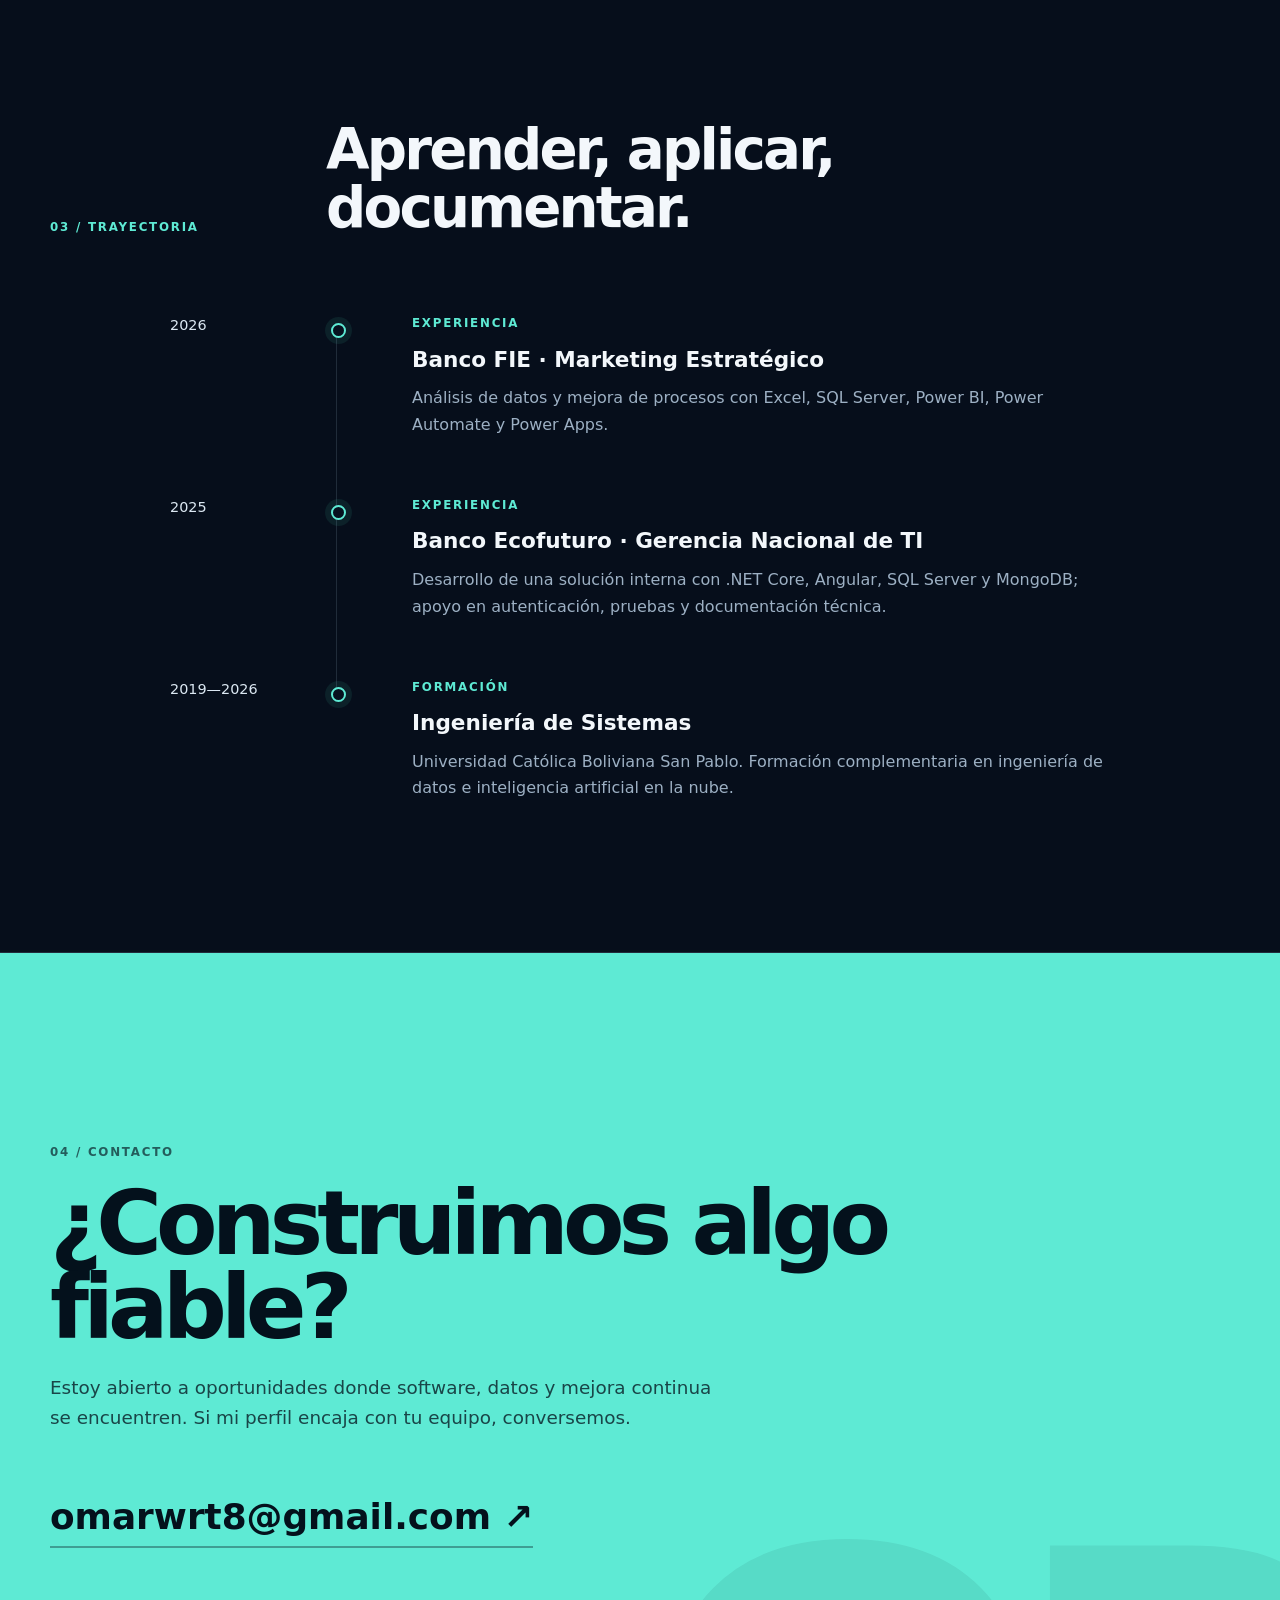
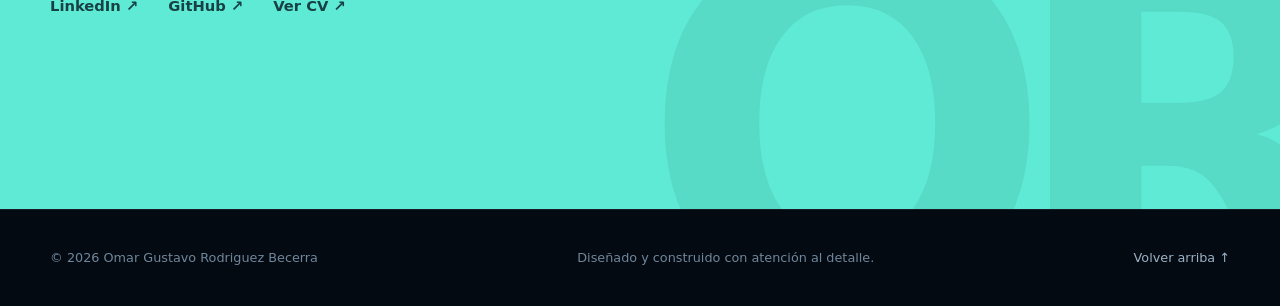
==== commit 4cec05d4: "Update profile identity and CV" ====
--- a/index.html
+++ b/index.html
@@ -4,12 +4,12 @@
   <meta charset="utf-8">
   <meta name="viewport" content="width=device-width, initial-scale=1">
   <meta name="theme-color" content="#07111f">
-  <meta name="description" content="Portafolio de Omar Gustavo Rodríguez Becerra, Ingeniero de Sistemas especializado en backend, productos full-stack y plataformas de datos fiables.">
-  <meta name="author" content="Omar Gustavo Rodríguez Becerra">
+  <meta name="description" content="Portafolio de Omar Gustavo Rodriguez Becerra, desarrollador que combina agentes de IA con arquitectura limpia, código mantenible y revisión crítica.">
+  <meta name="author" content="Omar Gustavo Rodriguez Becerra">
   <meta property="og:type" content="website">
   <meta property="og:url" content="https://skazy12.github.io/">
-  <meta property="og:title" content="Omar Rodríguez — Software & Data Engineer">
-  <meta property="og:description" content="Backend, productos full-stack y plataformas de datos con foco en fiabilidad, trazabilidad y resultados.">
+  <meta property="og:title" content="Omar Gustavo Rodriguez Becerra — Software & Data Engineer">
+  <meta property="og:description" content="Agentes de IA y buenas prácticas de ingeniería: arquitectura limpia, código mantenible y revisión crítica.">
   <meta property="og:image" content="https://skazy12.github.io/assets/images/omar-rodriguez.jpg">
   <meta property="og:image:width" content="1200">
   <meta property="og:image:height" content="900">
@@ -19,12 +19,12 @@
   <link rel="preload" href="assets/images/omar-rodriguez.webp" as="image" type="image/webp">
   <script>document.documentElement.classList.add('js')</script>
   <link rel="stylesheet" href="styles.css">
-  <title>Omar Rodríguez — Software & Data Engineer</title>
+  <title>Omar Gustavo Rodriguez Becerra — Software & Data Engineer</title>
   <script type="application/ld+json">
   {
     "@context": "https://schema.org",
     "@type": "Person",
-    "name": "Omar Gustavo Rodríguez Becerra",
+    "name": "Omar Gustavo Rodriguez Becerra",
     "url": "https://skazy12.github.io/",
     "image": "https://skazy12.github.io/assets/images/omar-rodriguez.jpg",
     "jobTitle": "Ingeniero de Sistemas",
@@ -32,9 +32,9 @@
     "address": {"@type": "PostalAddress", "addressLocality": "Madrid", "addressCountry": "ES"},
     "sameAs": [
       "https://github.com/skazy12",
-      "http://www.linkedin.com/in/omar-rodr%C3%ADguez-becerra-8b535313b"
+      "https://www.linkedin.com/in/omar-rodriguez-becerra-8b535313b"
     ],
-    "knowsAbout": ["Backend development", "Full-stack development", "Data engineering", "Python", "C#", "Java", "Apache Spark", "PostgreSQL"]
+    "knowsAbout": ["AI agents", "Clean Architecture", "Backend development", "Full-stack development", "Data engineering", "Python", "C#", "Java", "Apache Spark", "PostgreSQL"]
   }
   </script>
 </head>
@@ -43,9 +43,9 @@
 
   <header class="site-header" id="top">
     <nav class="nav shell" aria-label="Navegación principal" data-es-aria="Navegación principal" data-en-aria="Main navigation">
-      <a class="brand" href="#top" aria-label="OR — Inicio — Omar Rodríguez" data-es-aria="OR — Inicio — Omar Rodríguez" data-en-aria="OR — Home — Omar Rodríguez">
+      <a class="brand" href="#top" aria-label="OR — Inicio — Omar Gustavo Rodriguez Becerra" data-es-aria="OR — Inicio — Omar Gustavo Rodriguez Becerra" data-en-aria="OR — Home — Omar Gustavo Rodriguez Becerra">
         <span class="brand-mark" aria-hidden="true">OR</span>
-        <span class="brand-name">Omar Rodríguez</span>
+        <span class="brand-name">Omar Gustavo Rodriguez Becerra</span>
       </a>
       <div class="nav-links" id="nav-links">
         <a href="#about" data-es="Perfil" data-en="Profile">Perfil</a>
@@ -59,7 +59,7 @@
           <span aria-hidden="true">/</span>
           <button class="lang-button" type="button" data-language="en" aria-pressed="false">EN</button>
         </div>
-        <a class="nav-cv" href="assets/documents/CV-Omar-Rodriguez-Becerra.pdf" download data-es="Descargar CV" data-en="Download résumé">Descargar CV</a>
+        <a class="nav-cv" href="assets/documents/CV-Omar-Rodriguez-Becerra.pdf" target="_blank" rel="noopener" data-es="Ver CV" data-en="View résumé">Ver CV</a>
         <button class="menu-toggle" type="button" aria-expanded="false" aria-controls="nav-links" aria-label="Abrir menú" data-es-aria="Abrir menú" data-en-aria="Open menu">
           <span></span><span></span>
         </button>
@@ -70,12 +70,12 @@
   <main id="main">
     <section class="hero shell" aria-labelledby="hero-title">
       <div class="hero-copy reveal">
-        <p class="eyebrow"><span class="status-dot" aria-hidden="true"></span><span data-es="Ingeniero de Sistemas · Madrid" data-en="Systems Engineer · Madrid">Ingeniero de Sistemas · Madrid</span></p>
+        <p class="eyebrow"><span class="status-dot" aria-hidden="true"></span><span data-es="Omar Gustavo Rodriguez Becerra · Madrid" data-en="Omar Gustavo Rodriguez Becerra · Madrid">Omar Gustavo Rodriguez Becerra · Madrid</span></p>
         <h1 id="hero-title">
           <span data-es="Construyo software y datos" data-en="I build software and data">Construyo software y datos</span>
           <span class="accent-line" data-es="que resisten el mundo real." data-en="for the real world.">que resisten el mundo real.</span>
         </h1>
-        <p class="hero-lead" data-es="Desarrollo aplicaciones backend, productos full-stack y plataformas de datos fiables. Me interesa convertir reglas complejas en sistemas claros, trazables y listos para operar." data-en="I develop backend applications, full-stack products and reliable data platforms. I turn complex rules into clear, traceable systems that are ready to operate.">Desarrollo aplicaciones backend, productos full-stack y plataformas de datos fiables. Me interesa convertir reglas complejas en sistemas claros, trazables y listos para operar.</p>
+        <p class="hero-lead" data-es="Desarrollador que combina agentes de IA con buenas prácticas de ingeniería: arquitectura limpia, código mantenible y revisión crítica de cada resultado." data-en="A developer who combines AI agents with sound engineering practices: clean architecture, maintainable code and critical review of every result.">Desarrollador que combina agentes de IA con buenas prácticas de ingeniería: arquitectura limpia, código mantenible y revisión crítica de cada resultado.</p>
         <div class="hero-actions">
           <a class="button button-primary" href="#projects"><span data-es="Ver proyectos" data-en="Explore projects">Ver proyectos</span><span aria-hidden="true">↘</span></a>
           <a class="button button-ghost" href="mailto:omarwrt8@gmail.com"><span data-es="Hablemos" data-en="Let's talk">Hablemos</span><span aria-hidden="true">→</span></a>
@@ -87,11 +87,11 @@
         </ul>
       </div>
 
-      <div class="portrait-wrap reveal" aria-label="Retrato de Omar Rodríguez" data-es-aria="Retrato de Omar Rodríguez" data-en-aria="Portrait of Omar Rodríguez">
+      <div class="portrait-wrap reveal" aria-label="Retrato de Omar Gustavo Rodriguez Becerra" data-es-aria="Retrato de Omar Gustavo Rodriguez Becerra" data-en-aria="Portrait of Omar Gustavo Rodriguez Becerra">
         <div class="portrait-frame">
           <picture>
             <source srcset="assets/images/omar-rodriguez.webp" type="image/webp">
-            <img src="assets/images/omar-rodriguez.jpg" width="1200" height="900" alt="Omar Rodríguez en un paisaje de montaña" data-es-alt="Omar Rodríguez en un paisaje de montaña" data-en-alt="Omar Rodríguez in a mountain landscape">
+            <img src="assets/images/omar-rodriguez.jpg" width="1200" height="900" alt="Omar Gustavo Rodriguez Becerra en un paisaje de montaña" data-es-alt="Omar Gustavo Rodriguez Becerra en un paisaje de montaña" data-en-alt="Omar Gustavo Rodriguez Becerra in a mountain landscape">
           </picture>
           <div class="portrait-overlay"></div>
           <div class="portrait-card">
@@ -112,7 +112,7 @@
         <div class="about-copy">
           <p data-es="Soy Ingeniero de Sistemas con experiencia en desarrollo backend, bases de datos, documentación técnica y análisis de información. Mi paso por equipos de TI y Marketing Estratégico en banca me enseñó a conectar tecnología, operación y necesidades de negocio." data-en="I am a Systems Engineer experienced in backend development, databases, technical documentation and information analysis. Working with IT and Strategic Marketing teams in banking taught me how to connect technology, operations and business needs.">Soy Ingeniero de Sistemas con experiencia en desarrollo backend, bases de datos, documentación técnica y análisis de información. Mi paso por equipos de TI y Marketing Estratégico en banca me enseñó a conectar tecnología, operación y necesidades de negocio.</p>
           <p data-es="Trabajo con especial atención a la calidad de datos, las reglas de dominio, la seguridad y la trazabilidad. Busco un equipo donde pueda seguir creciendo mientras construyo soluciones que sean fáciles de entender, probar y mantener." data-en="I pay close attention to data quality, domain rules, security and traceability. I am looking for a team where I can keep growing while building solutions that are easy to understand, test and maintain.">Trabajo con especial atención a la calidad de datos, las reglas de dominio, la seguridad y la trazabilidad. Busco un equipo donde pueda seguir creciendo mientras construyo soluciones que sean fáciles de entender, probar y mantener.</p>
-          <a class="text-link" href="assets/documents/CV-Omar-Rodriguez-Becerra.pdf" target="_blank" rel="noopener"><span data-es="Abrir CV completo" data-en="Open full résumé">Abrir CV completo</span><span aria-hidden="true">↗</span></a>
+          <a class="text-link" href="assets/documents/CV-Omar-Rodriguez-Becerra.pdf" target="_blank" rel="noopener"><span data-es="Ver CV" data-en="View résumé">Ver CV</span><span aria-hidden="true">↗</span></a>
         </div>
       </div>
 
@@ -239,14 +239,7 @@
             <a class="project-link" href="https://github.com/skazy12/transaction-reconciliation-engine" target="_blank" rel="noopener"><span data-es="Explorar repositorio" data-en="Explore repository">Explorar repositorio</span><span aria-hidden="true">↗</span></a>
           </div>
         </article>
-      </div>
-
-      <div class="shell more-projects reveal">
-        <div class="more-heading">
-          <h3 data-es="Tres proyectos más, con la misma profundidad" data-en="Three more projects, with the same depth">Tres proyectos más, con la misma profundidad</h3>
-          <p data-es="Conocimiento, analítica retail y herramientas para desarrolladores: tres problemas distintos resueltos con productos completos y verificables." data-en="Knowledge, retail analytics and developer tooling: three different problems solved through complete, verifiable products.">Conocimiento, analítica retail y herramientas para desarrolladores: tres problemas distintos resueltos con productos completos y verificables.</p>
-        </div>
-        <div class="project-stack expanded-projects">
+
           <article class="project-case reveal">
             <div class="project-media">
               <picture>
@@ -315,7 +308,6 @@
               </div>
             </div>
           </article>
-        </div>
       </div>
     </section>
 
@@ -359,9 +351,9 @@
         <p data-es="Estoy abierto a oportunidades donde software, datos y mejora continua se encuentren. Si mi perfil encaja con tu equipo, conversemos." data-en="I am open to opportunities where software, data and continuous improvement meet. If my profile fits your team, let's talk.">Estoy abierto a oportunidades donde software, datos y mejora continua se encuentren. Si mi perfil encaja con tu equipo, conversemos.</p>
         <a class="contact-email" href="mailto:omarwrt8@gmail.com">omarwrt8@gmail.com <span aria-hidden="true">↗</span></a>
         <div class="contact-links">
-          <a href="http://www.linkedin.com/in/omar-rodr%C3%ADguez-becerra-8b535313b" target="_blank" rel="noopener">LinkedIn <span aria-hidden="true">↗</span></a>
+          <a href="https://www.linkedin.com/in/omar-rodriguez-becerra-8b535313b" target="_blank" rel="noopener">LinkedIn <span aria-hidden="true">↗</span></a>
           <a href="https://github.com/skazy12" target="_blank" rel="noopener">GitHub <span aria-hidden="true">↗</span></a>
-          <a href="assets/documents/CV-Omar-Rodriguez-Becerra.pdf" download><span data-es="Descargar CV" data-en="Download résumé">Descargar CV</span> <span aria-hidden="true">↓</span></a>
+          <a href="assets/documents/CV-Omar-Rodriguez-Becerra.pdf" target="_blank" rel="noopener"><span data-es="Ver CV" data-en="View résumé">Ver CV</span> <span aria-hidden="true">↗</span></a>
         </div>
       </div>
     </section>
@@ -369,7 +361,7 @@
 
   <footer class="site-footer">
     <div class="shell">
-      <p>© <span id="current-year">2026</span> Omar Rodríguez</p>
+      <p>© <span id="current-year">2026</span> Omar Gustavo Rodriguez Becerra</p>
       <p data-es="Diseñado y construido con atención al detalle." data-en="Designed and built with attention to detail.">Diseñado y construido con atención al detalle.</p>
       <a href="#top"><span data-es="Volver arriba" data-en="Back to top">Volver arriba</span> ↑</a>
     </div>
--- a/styles.css
+++ b/styles.css
@@ -146,11 +146,6 @@
 .project-facts dd { margin: 0; color: var(--muted); font-size: .87rem; line-height: 1.55; }
 .tech-row { margin: 0 0 27px; }
 .project-link { align-self: flex-start; }
-.more-projects { margin-top: 110px; }
-.more-heading { display: flex; align-items: end; justify-content: space-between; gap: 40px; padding-bottom: 26px; border-bottom: 1px solid var(--line); }
-.more-heading h3 { margin: 0; font-size: 2rem; }
-.more-heading p { max-width: 560px; margin: 0; color: var(--muted); }
-.expanded-projects { margin-top: 28px; }
 .project-link-row { display: flex; flex-wrap: wrap; align-items: center; gap: 22px; }
 .project-link-secondary { color: #a9bbcd; border-color: rgba(169,187,205,.3); }
 
@@ -212,8 +207,6 @@
   .project-case-reverse .project-media { order: 0; }
   .project-media { aspect-ratio: 16 / 10; min-height: auto; }
   .project-copy { padding: 34px 26px 40px; }
-  .more-heading { display: block; }
-  .more-heading p { margin-top: 12px; }
 }
 
 @media (max-width: 560px) {
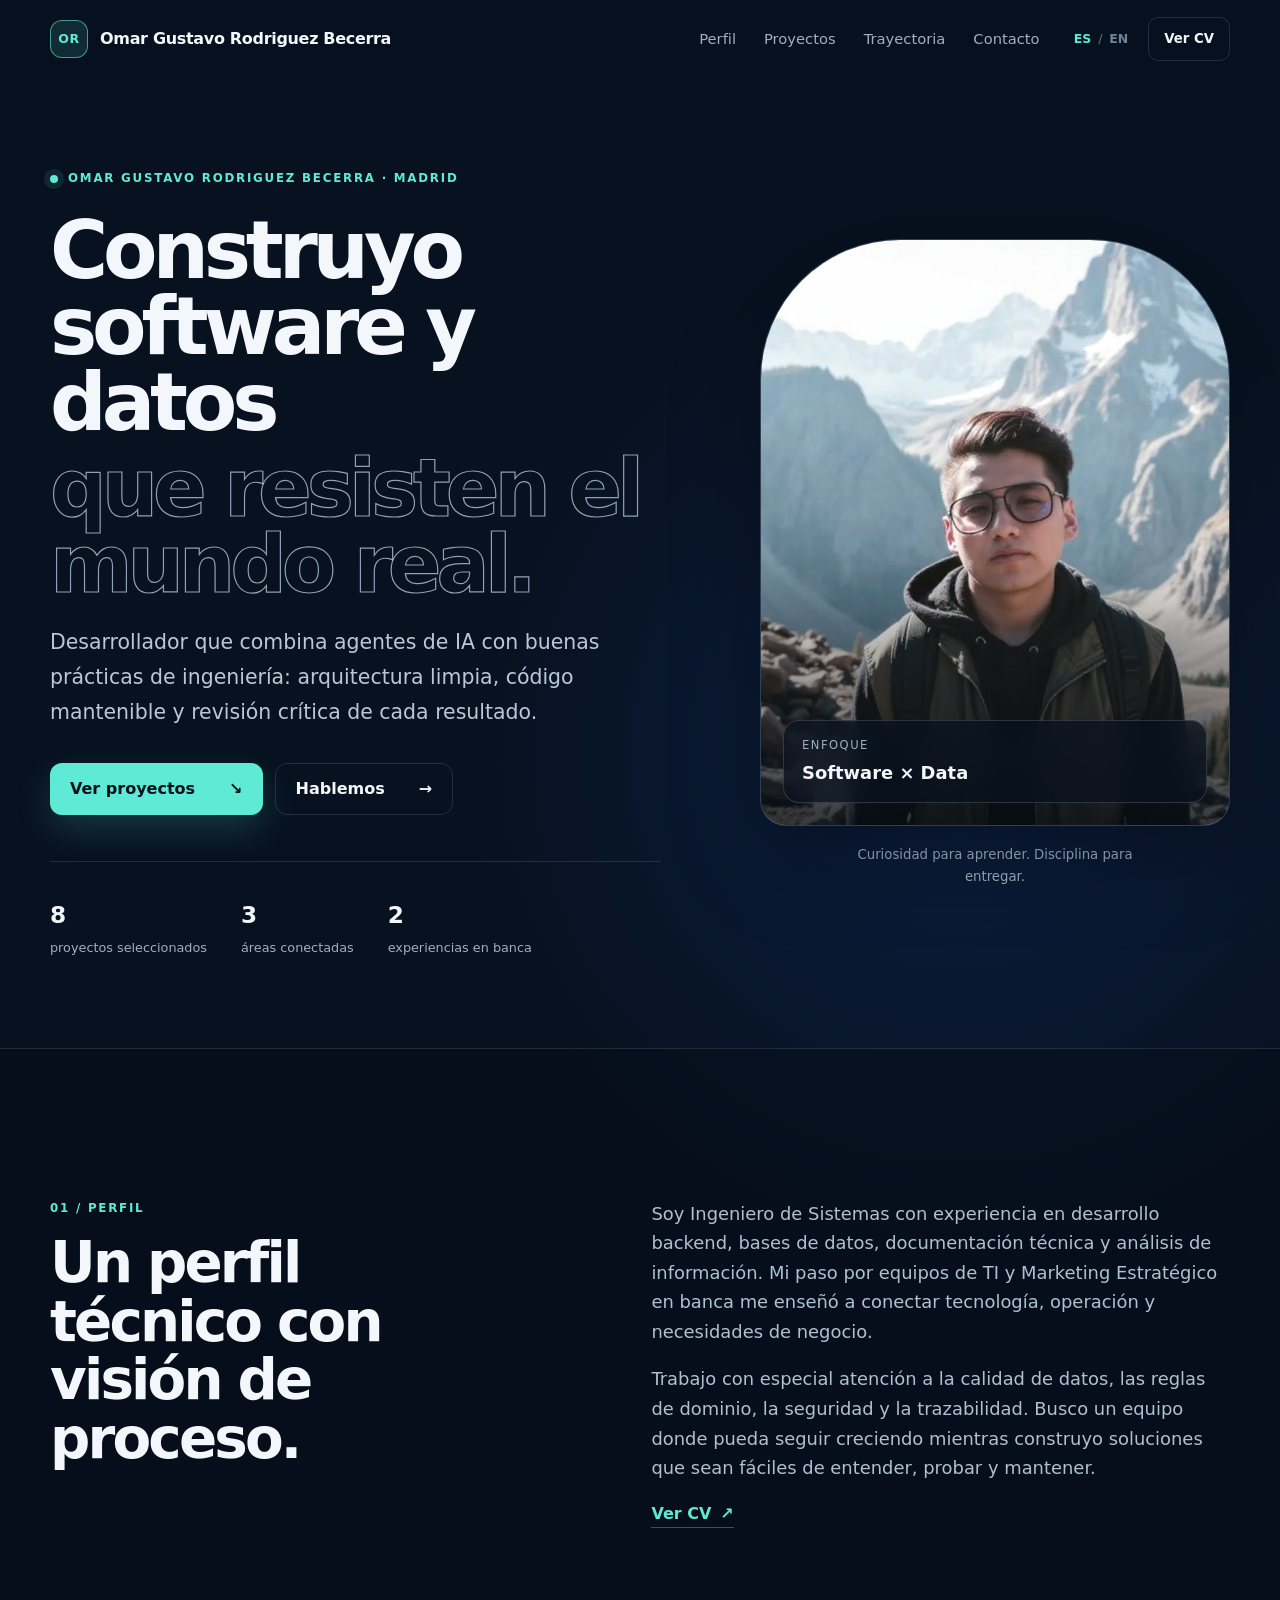
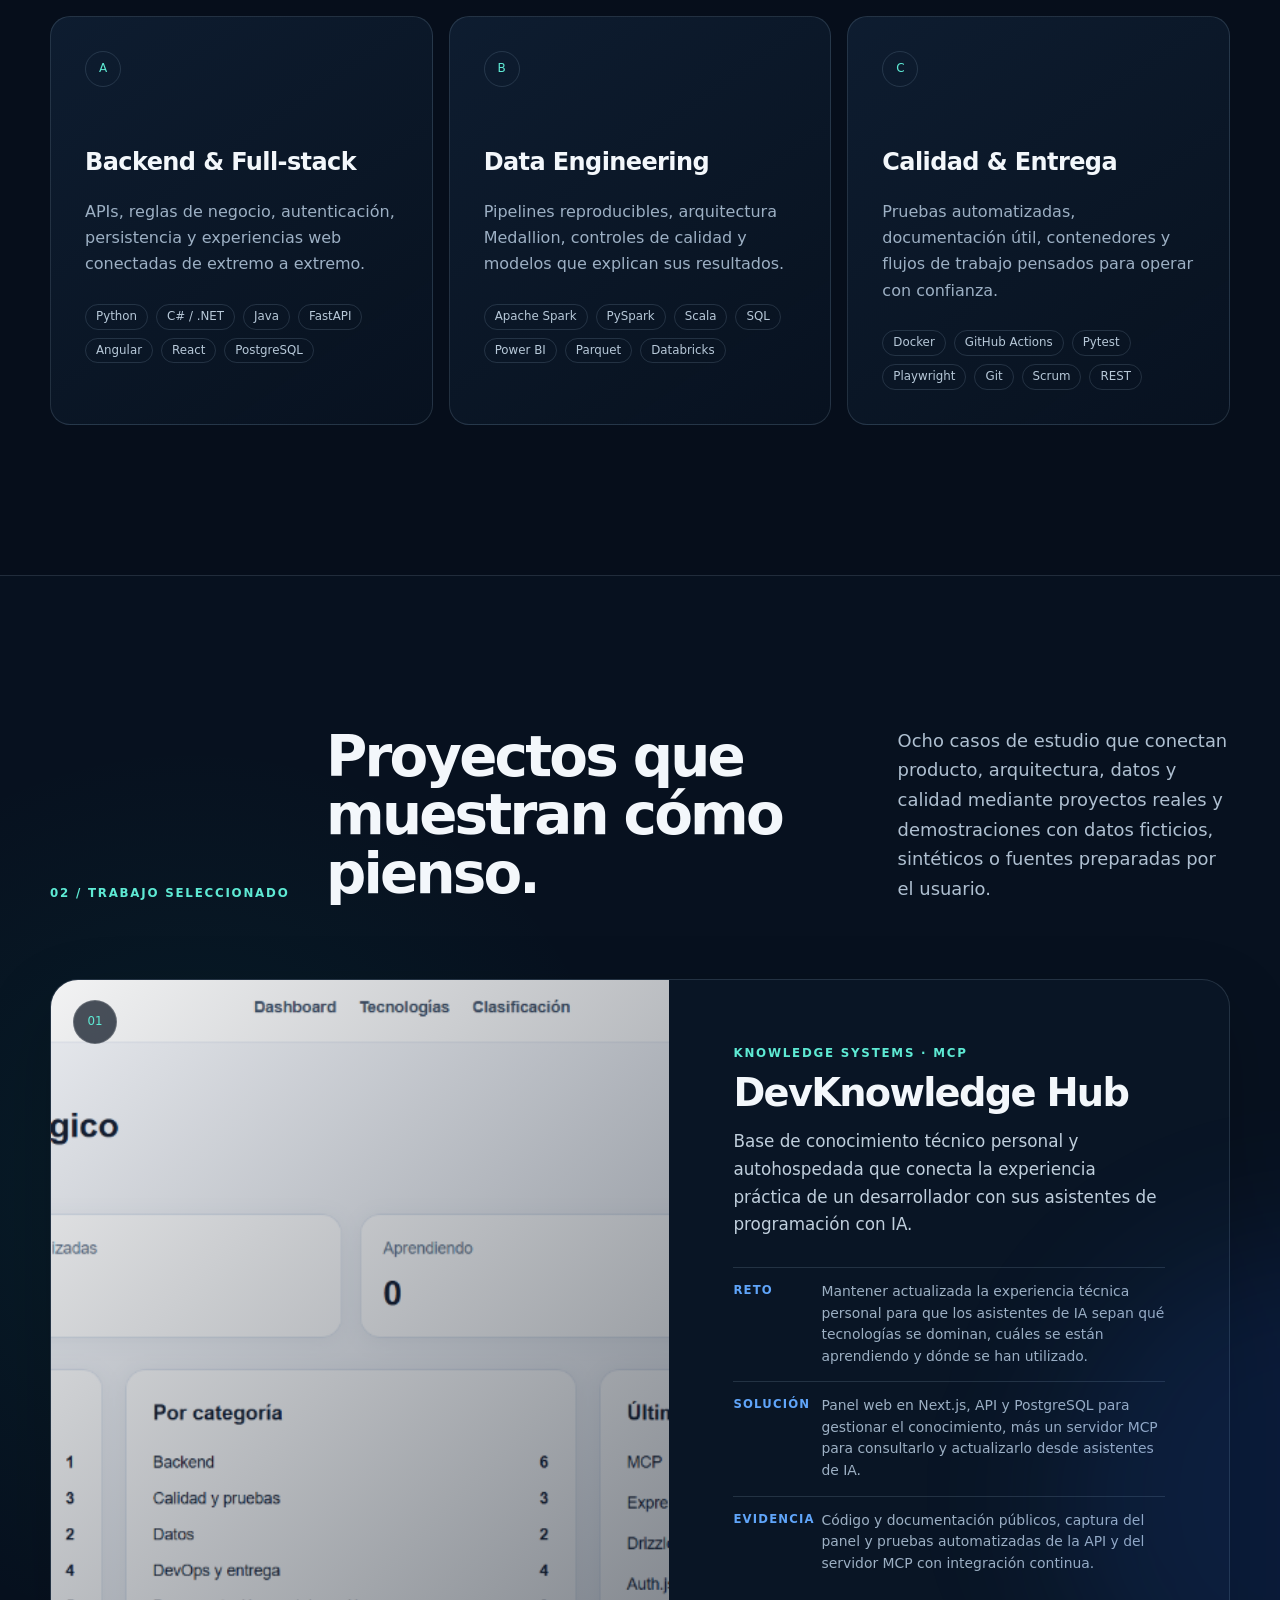
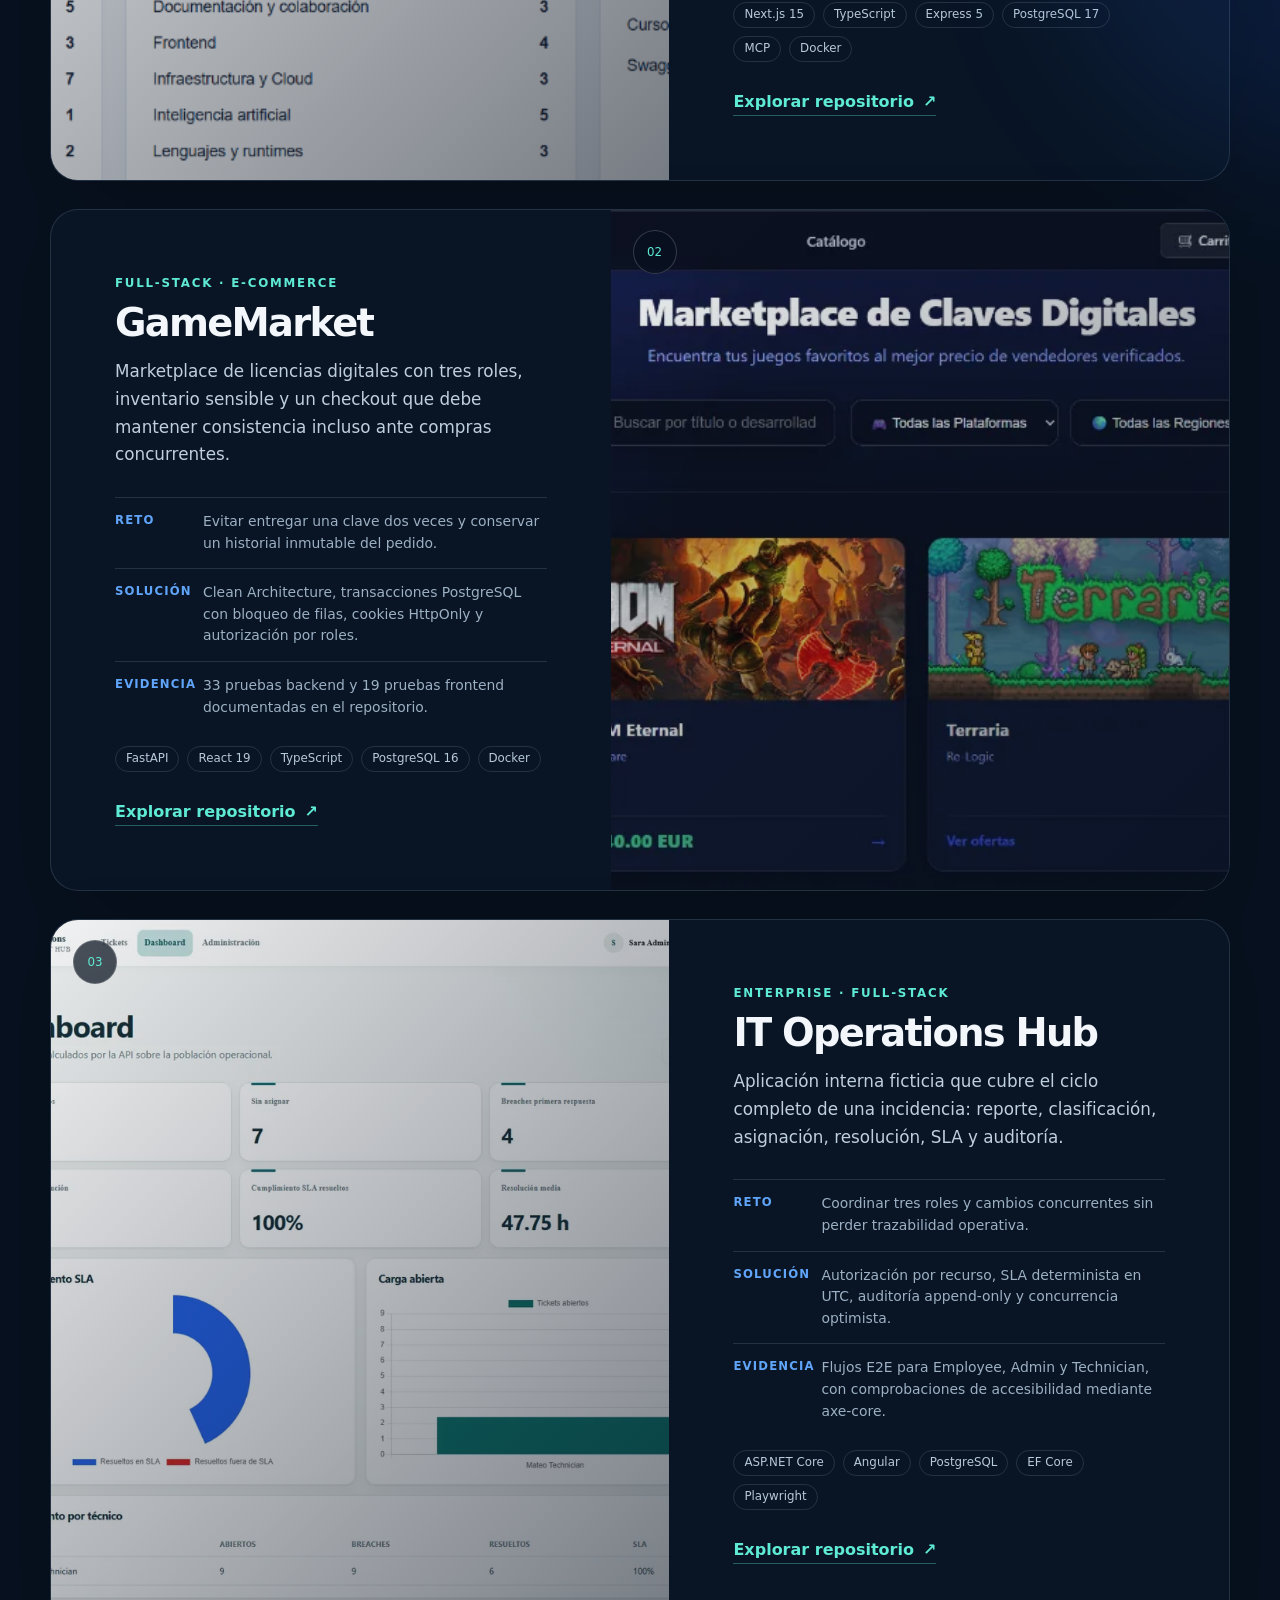
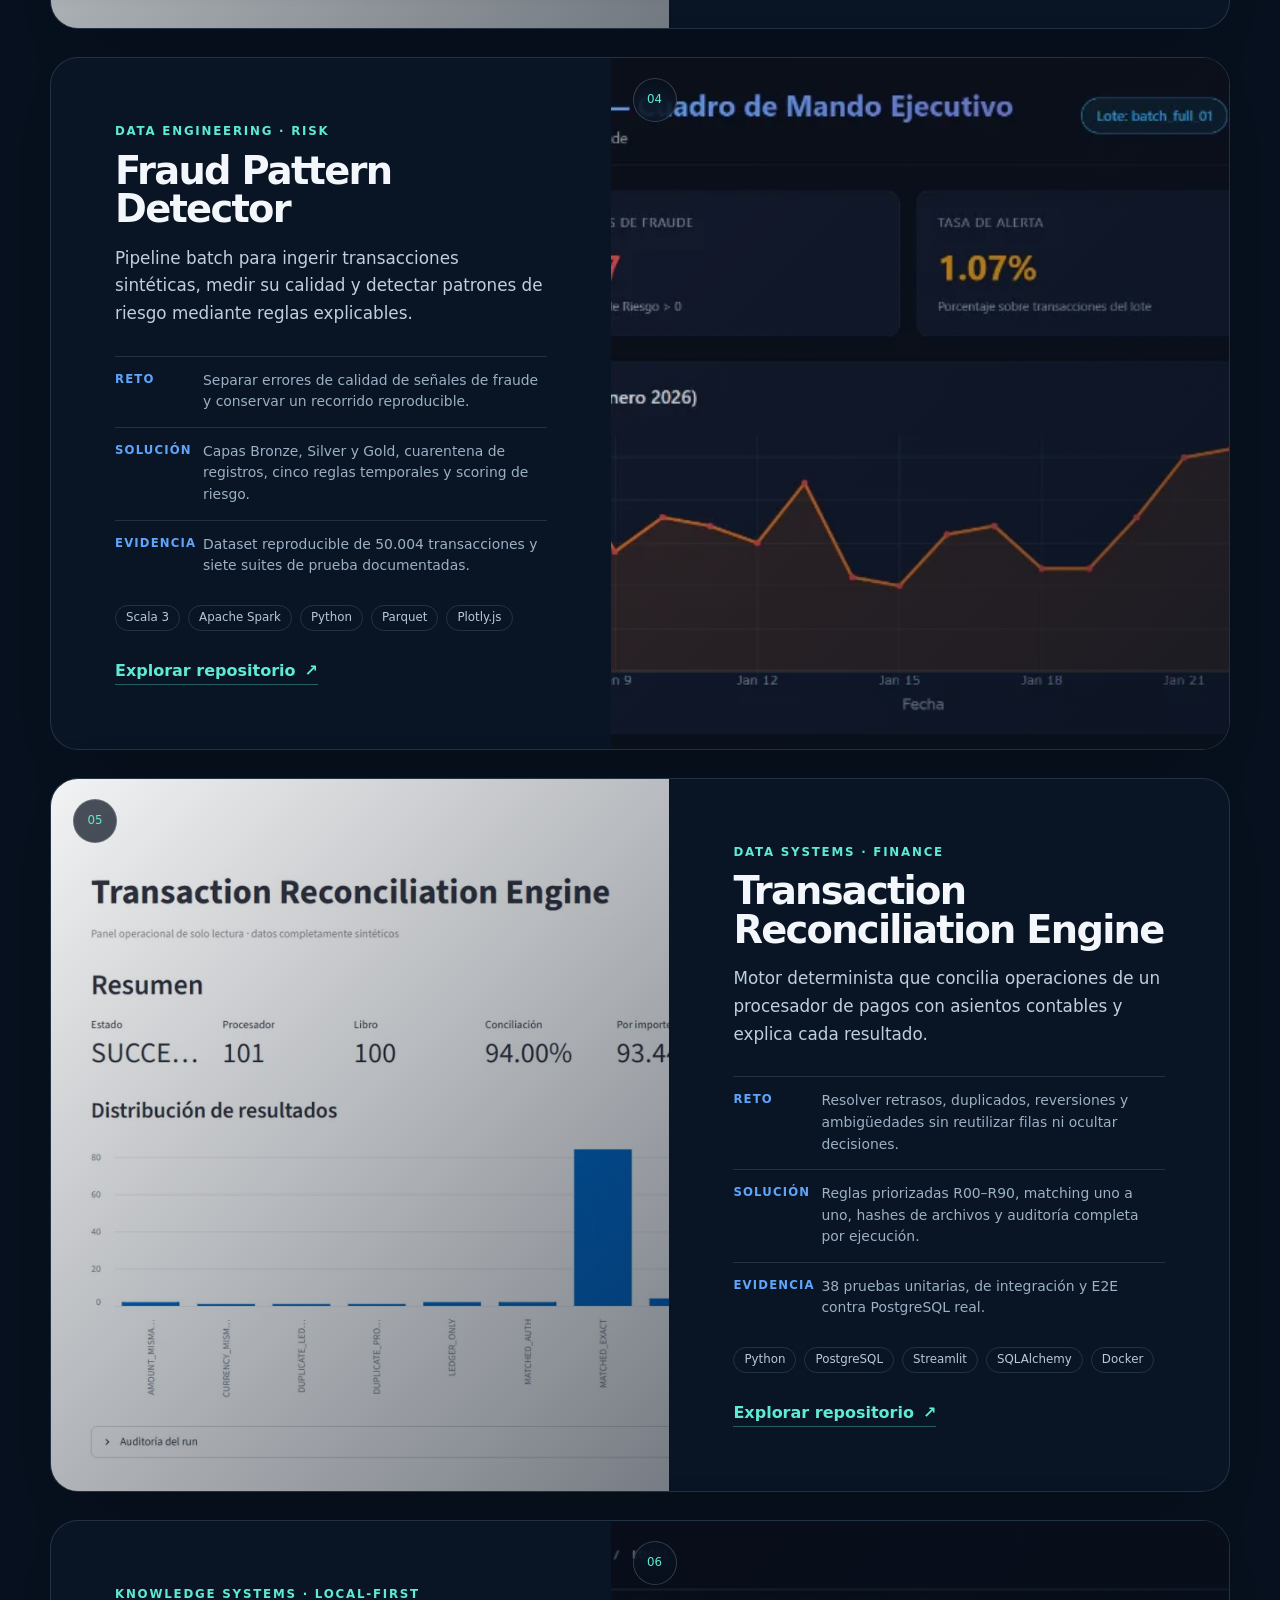
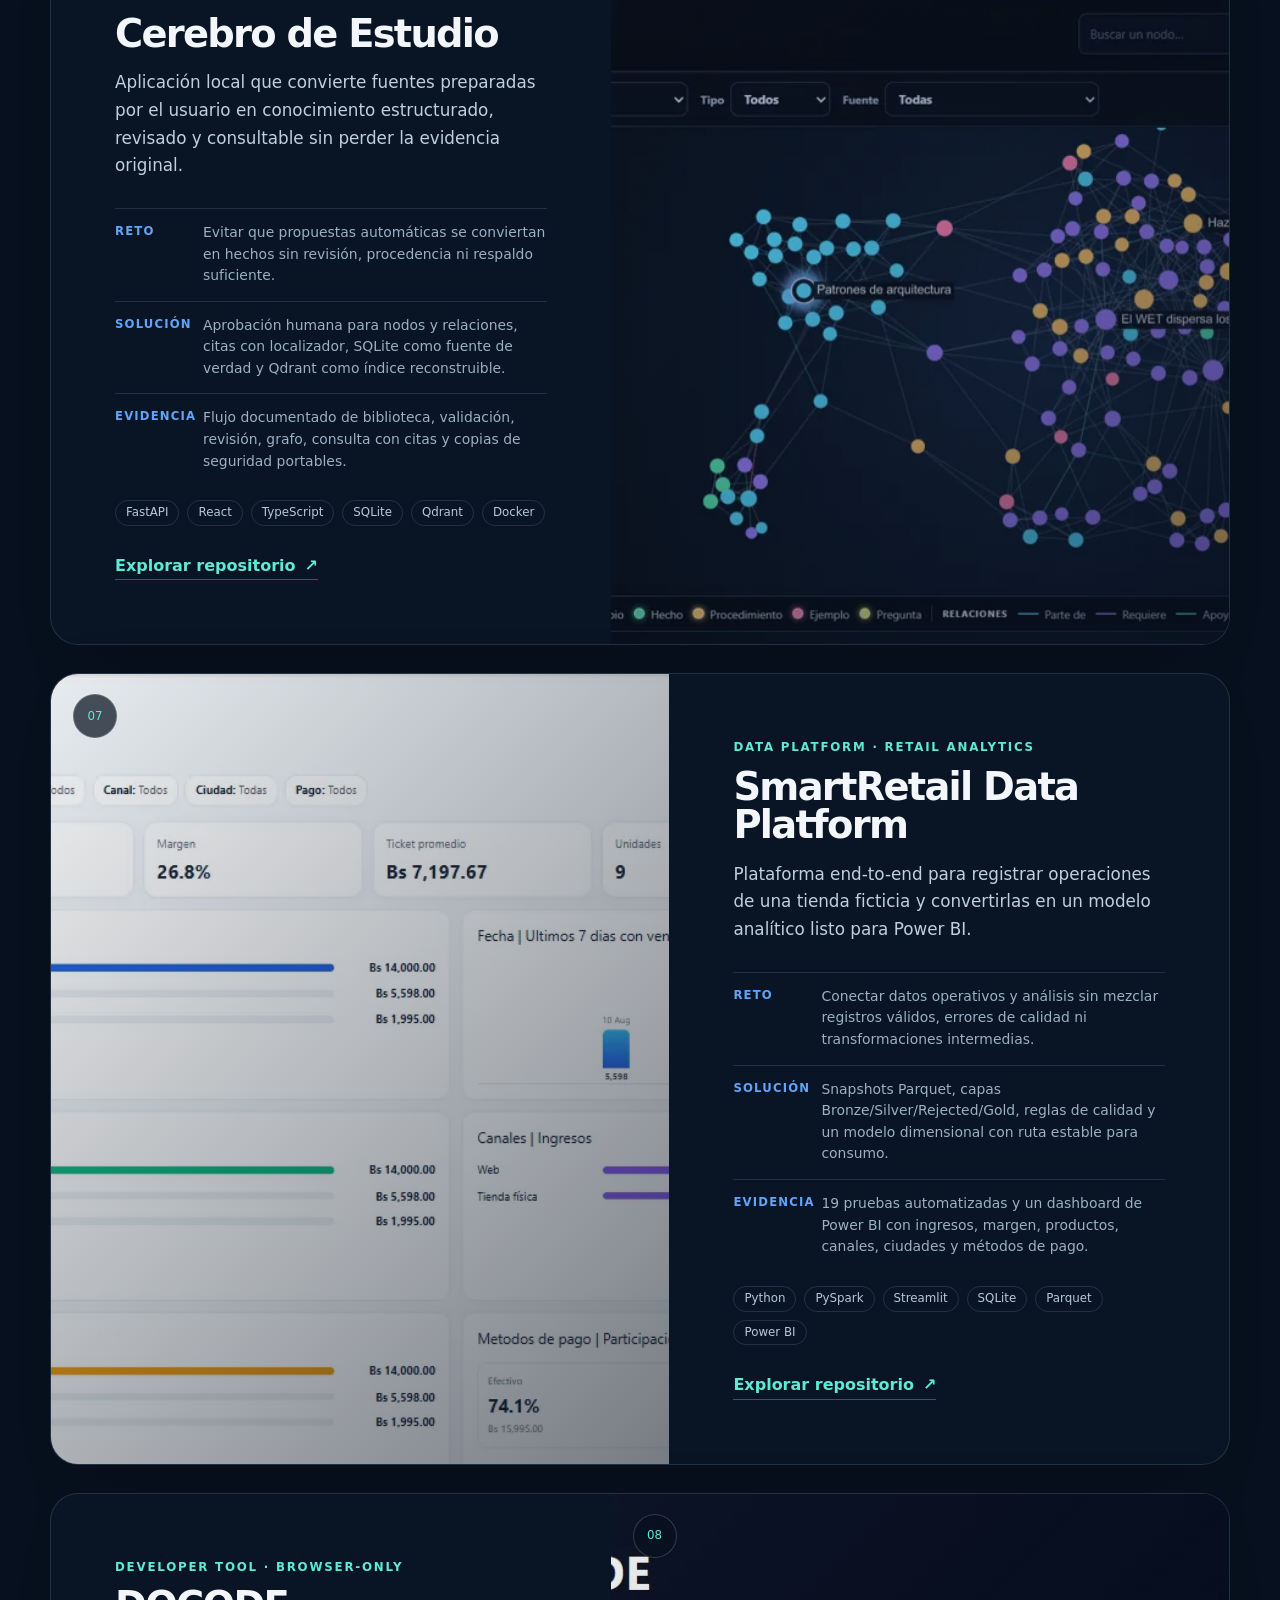
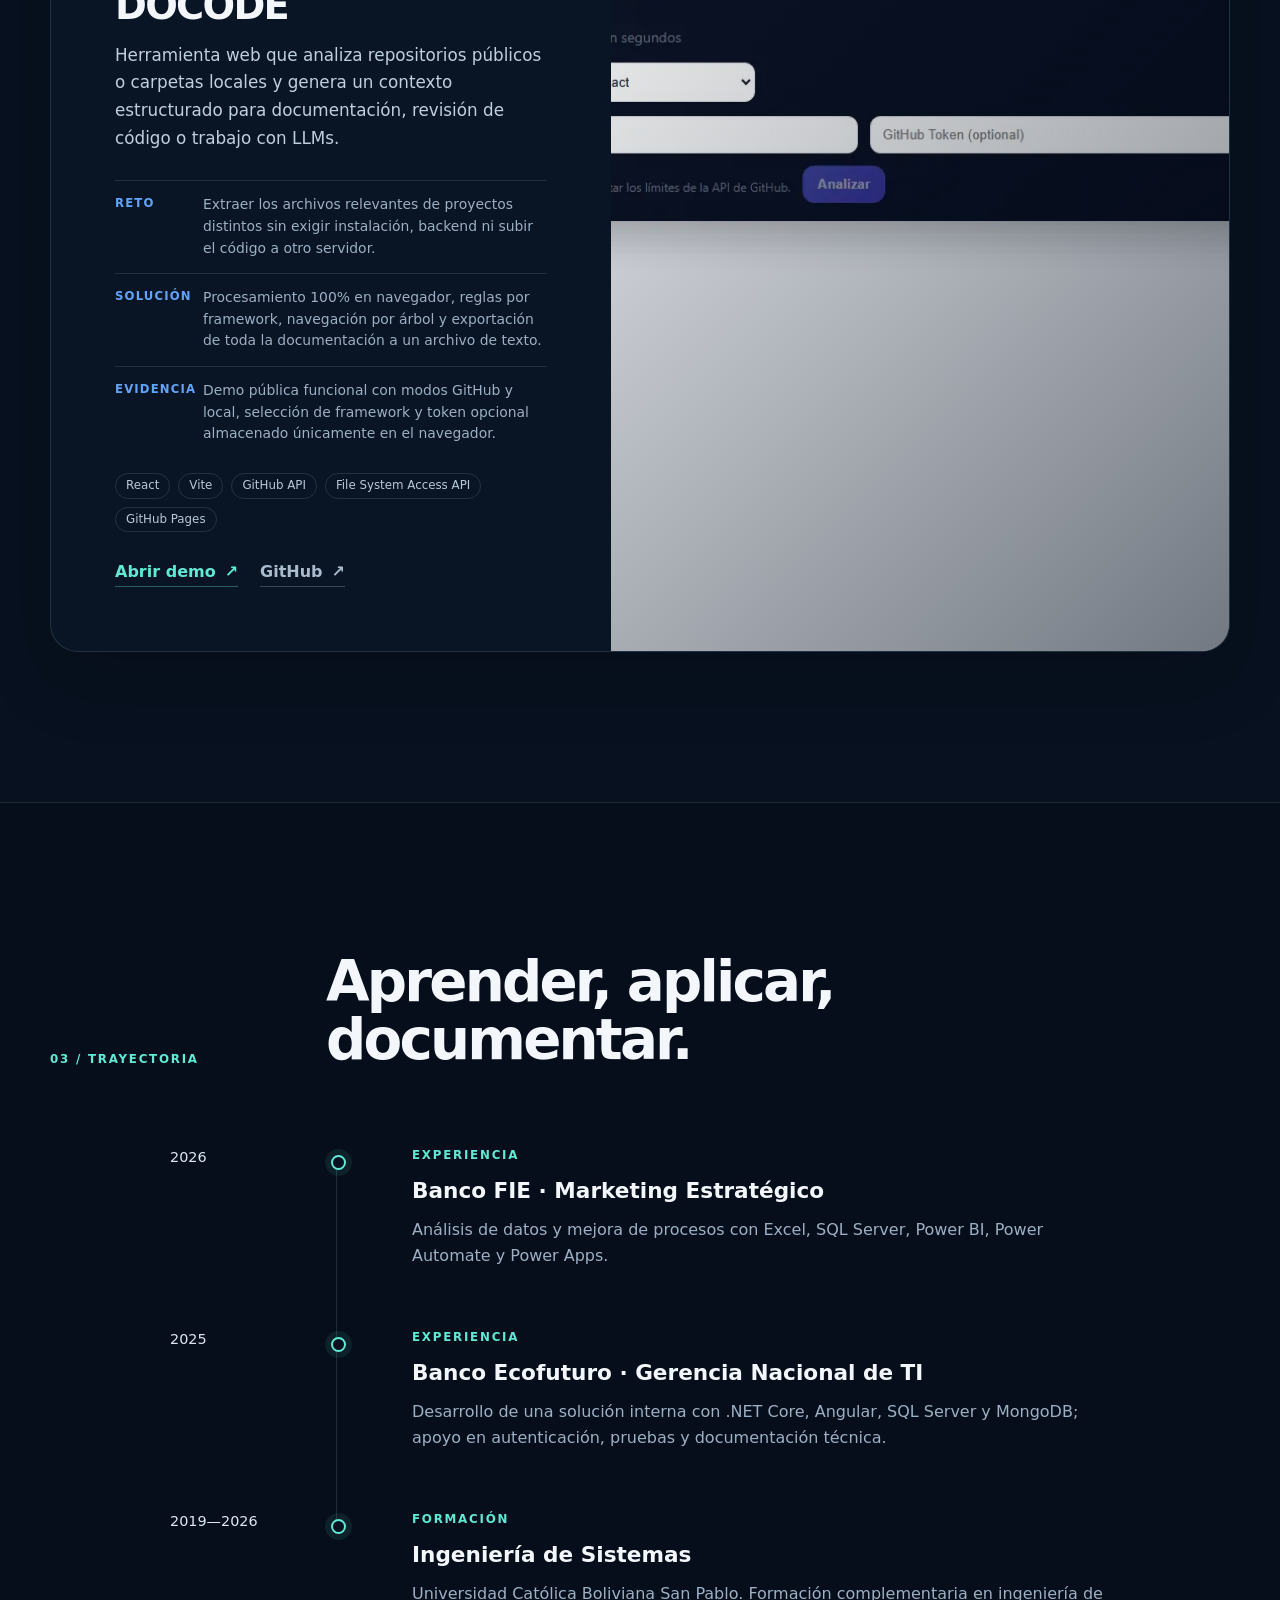
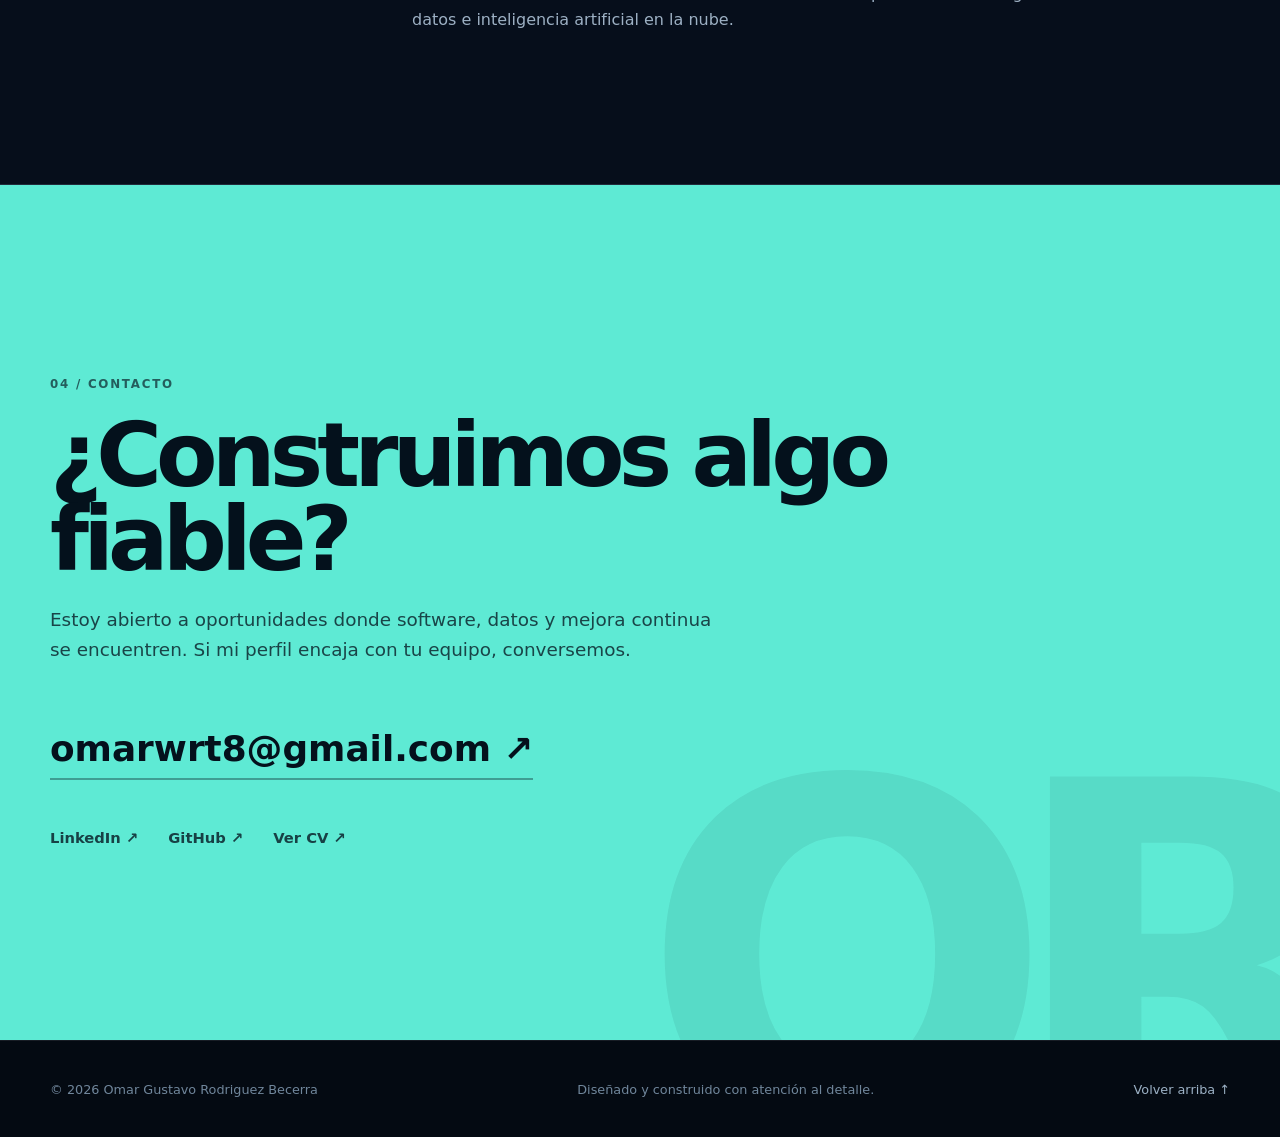
==== commit 3f9c37b8: "Add DevKnowledge Hub to portfolio" ====
--- a/index.html
+++ b/index.html
@@ -81,7 +81,7 @@
           <a class="button button-ghost" href="mailto:omarwrt8@gmail.com"><span data-es="Hablemos" data-en="Let's talk">Hablemos</span><span aria-hidden="true">→</span></a>
         </div>
         <ul class="hero-proof" aria-label="Resumen profesional" data-es-aria="Resumen profesional" data-en-aria="Professional summary">
-          <li><strong>7</strong><span data-es="proyectos seleccionados" data-en="selected projects">proyectos seleccionados</span></li>
+          <li><strong>8</strong><span data-es="proyectos seleccionados" data-en="selected projects">proyectos seleccionados</span></li>
           <li><strong>3</strong><span data-es="áreas conectadas" data-en="connected disciplines">áreas conectadas</span></li>
           <li><strong>2</strong><span data-es="experiencias en banca" data-en="banking experiences">experiencias en banca</span></li>
         </ul>
@@ -148,17 +148,36 @@
       <div class="shell section-heading reveal">
         <p class="section-kicker">02 / <span data-es="Trabajo seleccionado" data-en="Selected work">Trabajo seleccionado</span></p>
         <h2 id="projects-title" data-es="Proyectos que muestran cómo pienso." data-en="Projects that show how I think.">Proyectos que muestran cómo pienso.</h2>
-        <p data-es="Siete casos de estudio que conectan producto, arquitectura, datos y calidad. Todos usan datos ficticios, sintéticos o fuentes preparadas por el usuario." data-en="Seven case studies connecting product, architecture, data and quality. They use fictional, synthetic or user-prepared sources.">Siete casos de estudio que conectan producto, arquitectura, datos y calidad. Todos usan datos ficticios, sintéticos o fuentes preparadas por el usuario.</p>
+        <p data-es="Ocho casos de estudio que conectan producto, arquitectura, datos y calidad mediante proyectos reales y demostraciones con datos ficticios, sintéticos o fuentes preparadas por el usuario." data-en="Eight case studies connecting product, architecture, data and quality through real projects and demonstrations using fictional, synthetic or user-prepared sources.">Ocho casos de estudio que conectan producto, arquitectura, datos y calidad mediante proyectos reales y demostraciones con datos ficticios, sintéticos o fuentes preparadas por el usuario.</p>
       </div>
 
       <div class="shell project-stack">
         <article class="project-case reveal">
+          <div class="project-media">
+            <img src="assets/images/projects/devknowledge.png" width="1024" height="572" loading="lazy" alt="Panel de DevKnowledge Hub con resumen de tecnologías y categorías" data-es-alt="Panel de DevKnowledge Hub con resumen de tecnologías y categorías" data-en-alt="DevKnowledge Hub dashboard showing a summary of technologies and categories">
+            <span class="project-number">01</span>
+          </div>
+          <div class="project-copy">
+            <p class="project-type">Knowledge Systems · MCP</p>
+            <h3>DevKnowledge Hub</h3>
+            <p class="project-intro" data-es="Base de conocimiento técnico personal y autohospedada que conecta la experiencia práctica de un desarrollador con sus asistentes de programación con IA." data-en="A self-hosted personal technical knowledge base that connects a developer's hands-on experience with AI coding assistants.">Base de conocimiento técnico personal y autohospedada que conecta la experiencia práctica de un desarrollador con sus asistentes de programación con IA.</p>
+            <dl class="project-facts">
+              <div><dt data-es="Reto" data-en="Challenge">Reto</dt><dd data-es="Mantener actualizada la experiencia técnica personal para que los asistentes de IA sepan qué tecnologías se dominan, cuáles se están aprendiendo y dónde se han utilizado." data-en="Keep personal technical experience current so AI assistants know which technologies are mastered, which are being learned and where they have been used.">Mantener actualizada la experiencia técnica personal para que los asistentes de IA sepan qué tecnologías se dominan, cuáles se están aprendiendo y dónde se han utilizado.</dd></div>
+              <div><dt data-es="Solución" data-en="Solution">Solución</dt><dd data-es="Panel web en Next.js, API y PostgreSQL para gestionar el conocimiento, más un servidor MCP para consultarlo y actualizarlo desde asistentes de IA." data-en="A Next.js dashboard, API and PostgreSQL to manage knowledge, plus an MCP server that lets AI assistants read and update it.">Panel web en Next.js, API y PostgreSQL para gestionar el conocimiento, más un servidor MCP para consultarlo y actualizarlo desde asistentes de IA.</dd></div>
+              <div><dt data-es="Evidencia" data-en="Evidence">Evidencia</dt><dd data-es="Código y documentación públicos, captura del panel y pruebas automatizadas de la API y del servidor MCP con integración continua." data-en="Public code and documentation, a dashboard screenshot, and automated API and MCP server tests with continuous integration.">Código y documentación públicos, captura del panel y pruebas automatizadas de la API y del servidor MCP con integración continua.</dd></div>
+            </dl>
+            <ul class="tech-row"><li>Next.js 15</li><li>TypeScript</li><li>Express 5</li><li>PostgreSQL 17</li><li>MCP</li><li>Docker</li></ul>
+            <a class="project-link" href="https://github.com/skazy12/devknowledge" target="_blank" rel="noopener"><span data-es="Explorar repositorio" data-en="Explore repository">Explorar repositorio</span><span aria-hidden="true">↗</span></a>
+          </div>
+        </article>
+
+        <article class="project-case project-case-reverse reveal">
           <div class="project-media">
             <picture>
               <source srcset="assets/images/projects/gamemarket.webp" type="image/webp">
               <img src="assets/images/projects/gamemarket.png" width="1024" height="481" loading="lazy" alt="Catálogo del marketplace GameMarket" data-es-alt="Catálogo del marketplace GameMarket" data-en-alt="GameMarket marketplace catalogue">
             </picture>
-            <span class="project-number">01</span>
+            <span class="project-number">02</span>
           </div>
           <div class="project-copy">
             <p class="project-type">Full-stack · E-commerce</p>
@@ -174,13 +193,13 @@
           </div>
         </article>
 
-        <article class="project-case project-case-reverse reveal">
+        <article class="project-case reveal">
           <div class="project-media">
             <picture>
               <source srcset="assets/images/projects/it-operations.webp" type="image/webp">
               <img src="assets/images/projects/it-operations.png" width="1440" height="1144" loading="lazy" alt="Dashboard operativo de IT Operations Hub" data-es-alt="Dashboard operativo de IT Operations Hub" data-en-alt="IT Operations Hub operational dashboard">
             </picture>
-            <span class="project-number">02</span>
+            <span class="project-number">03</span>
           </div>
           <div class="project-copy">
             <p class="project-type">Enterprise · Full-stack</p>
@@ -196,13 +215,13 @@
           </div>
         </article>
 
-        <article class="project-case reveal">
+        <article class="project-case project-case-reverse reveal">
           <div class="project-media">
             <picture>
               <source srcset="assets/images/projects/fraud-detector.webp" type="image/webp">
               <img src="assets/images/projects/fraud-detector.png" width="1024" height="462" loading="lazy" alt="Dashboard ejecutivo del detector de fraude" data-es-alt="Dashboard ejecutivo del detector de fraude" data-en-alt="Fraud detector executive dashboard">
             </picture>
-            <span class="project-number">03</span>
+            <span class="project-number">04</span>
           </div>
           <div class="project-copy">
             <p class="project-type">Data Engineering · Risk</p>
@@ -218,13 +237,13 @@
           </div>
         </article>
 
-        <article class="project-case project-case-reverse reveal">
+        <article class="project-case reveal">
           <div class="project-media">
             <picture>
               <source srcset="assets/images/projects/reconciliation.webp" type="image/webp">
               <img src="assets/images/projects/reconciliation.gif" width="1440" height="900" loading="lazy" alt="Dashboard del motor de conciliación de transacciones" data-es-alt="Dashboard del motor de conciliación de transacciones" data-en-alt="Transaction reconciliation engine dashboard">
             </picture>
-            <span class="project-number">04</span>
+            <span class="project-number">05</span>
           </div>
           <div class="project-copy">
             <p class="project-type">Data Systems · Finance</p>
@@ -240,13 +259,13 @@
           </div>
         </article>
 
-          <article class="project-case reveal">
+          <article class="project-case project-case-reverse reveal">
             <div class="project-media">
               <picture>
                 <source srcset="assets/images/projects/cerebro-de-estudio.webp" type="image/webp">
                 <img src="assets/images/projects/cerebro-de-estudio.png" width="1906" height="887" loading="lazy" alt="Grafo interactivo de Cerebro de Estudio" data-es-alt="Grafo interactivo de Cerebro de Estudio" data-en-alt="Cerebro de Estudio interactive knowledge graph">
               </picture>
-              <span class="project-number">05</span>
+              <span class="project-number">06</span>
             </div>
             <div class="project-copy">
               <p class="project-type">Knowledge Systems · Local-first</p>
@@ -262,13 +281,13 @@
             </div>
           </article>
 
-          <article class="project-case project-case-reverse reveal">
+          <article class="project-case reveal">
             <div class="project-media">
               <picture>
                 <source srcset="assets/images/projects/smartretail.webp" type="image/webp">
                 <img src="assets/images/projects/smartretail.png" width="1151" height="645" loading="lazy" alt="Dashboard comercial de SmartRetail" data-es-alt="Dashboard comercial de SmartRetail" data-en-alt="SmartRetail commercial dashboard">
               </picture>
-              <span class="project-number">06</span>
+              <span class="project-number">07</span>
             </div>
             <div class="project-copy">
               <p class="project-type">Data Platform · Retail Analytics</p>
@@ -284,13 +303,13 @@
             </div>
           </article>
 
-          <article class="project-case reveal">
+          <article class="project-case project-case-reverse reveal">
             <div class="project-media">
               <picture>
                 <source srcset="assets/images/projects/docode.webp" type="image/webp">
                 <img src="assets/images/projects/docode.png" width="1200" height="750" loading="lazy" alt="Interfaz web de DOCODE" data-es-alt="Interfaz web de DOCODE" data-en-alt="DOCODE web interface">
               </picture>
-              <span class="project-number">07</span>
+              <span class="project-number">08</span>
             </div>
             <div class="project-copy">
               <p class="project-type">Developer Tool · Browser-only</p>
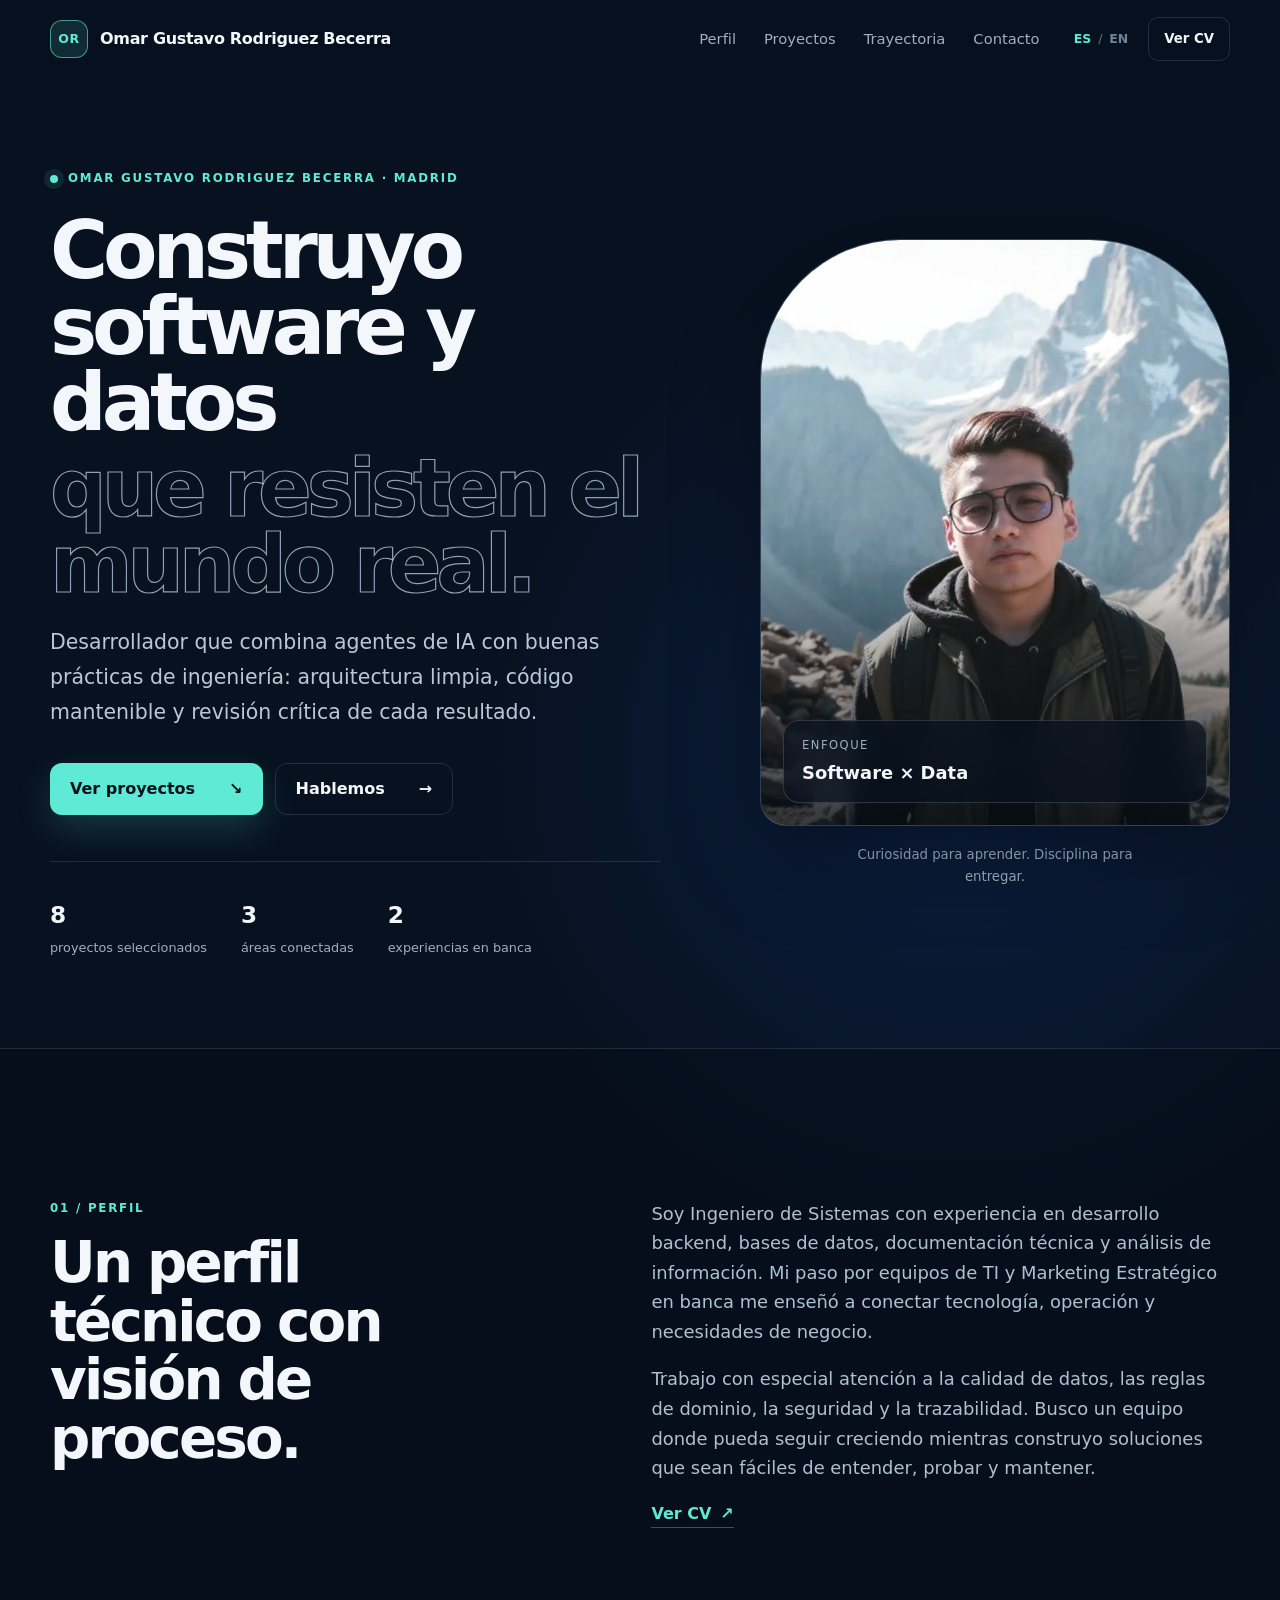
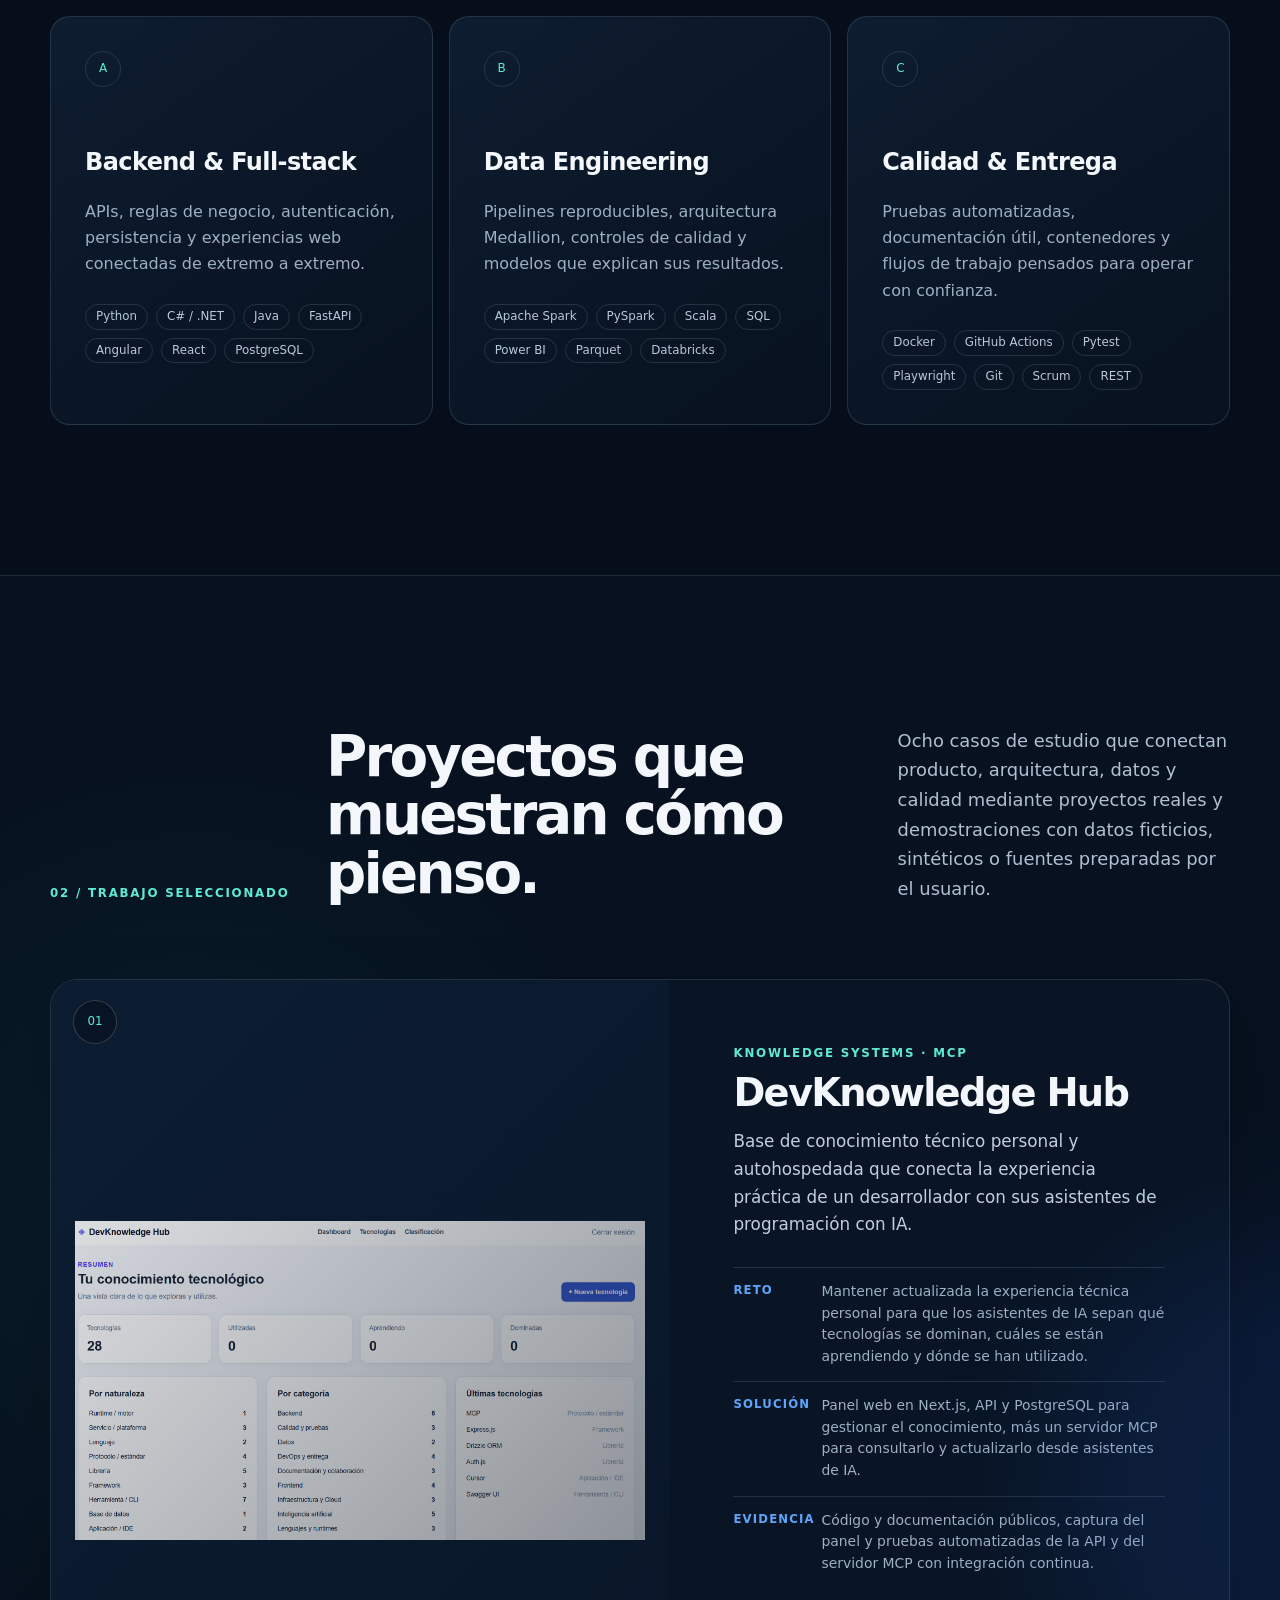
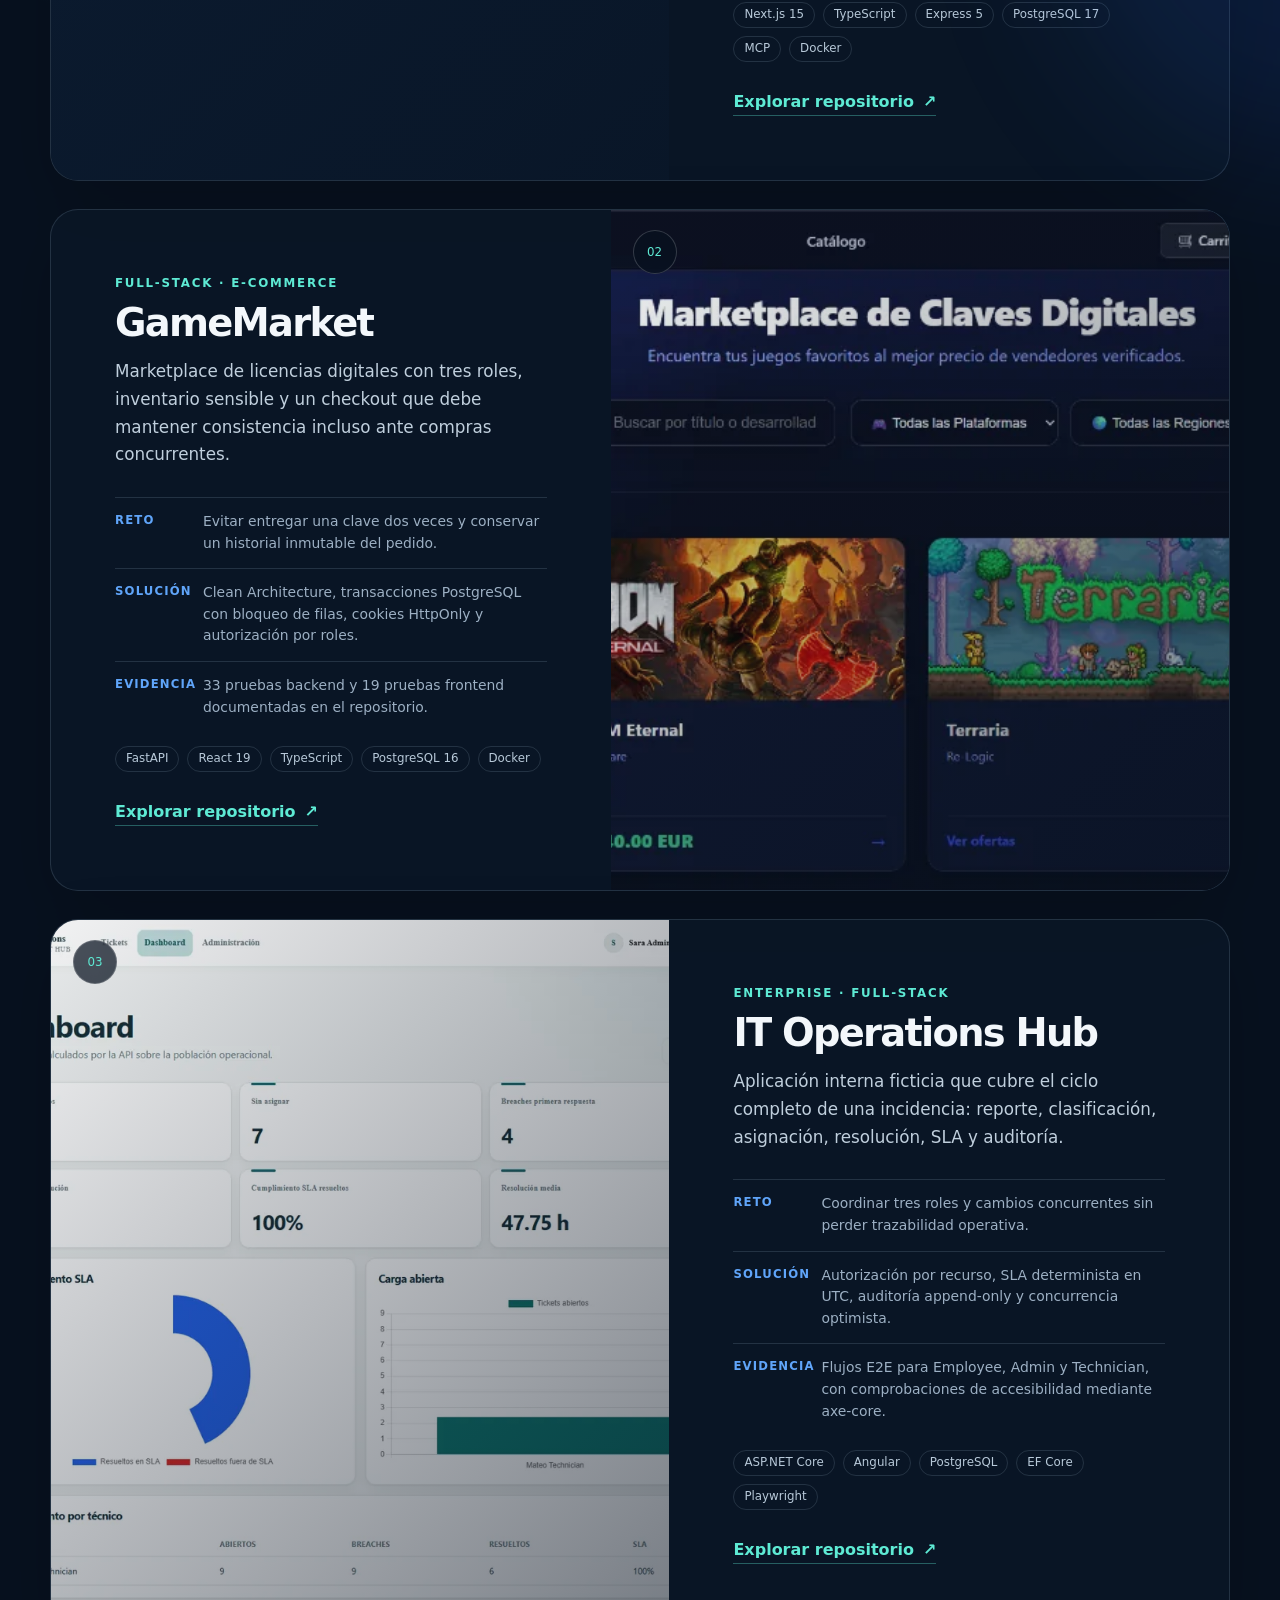
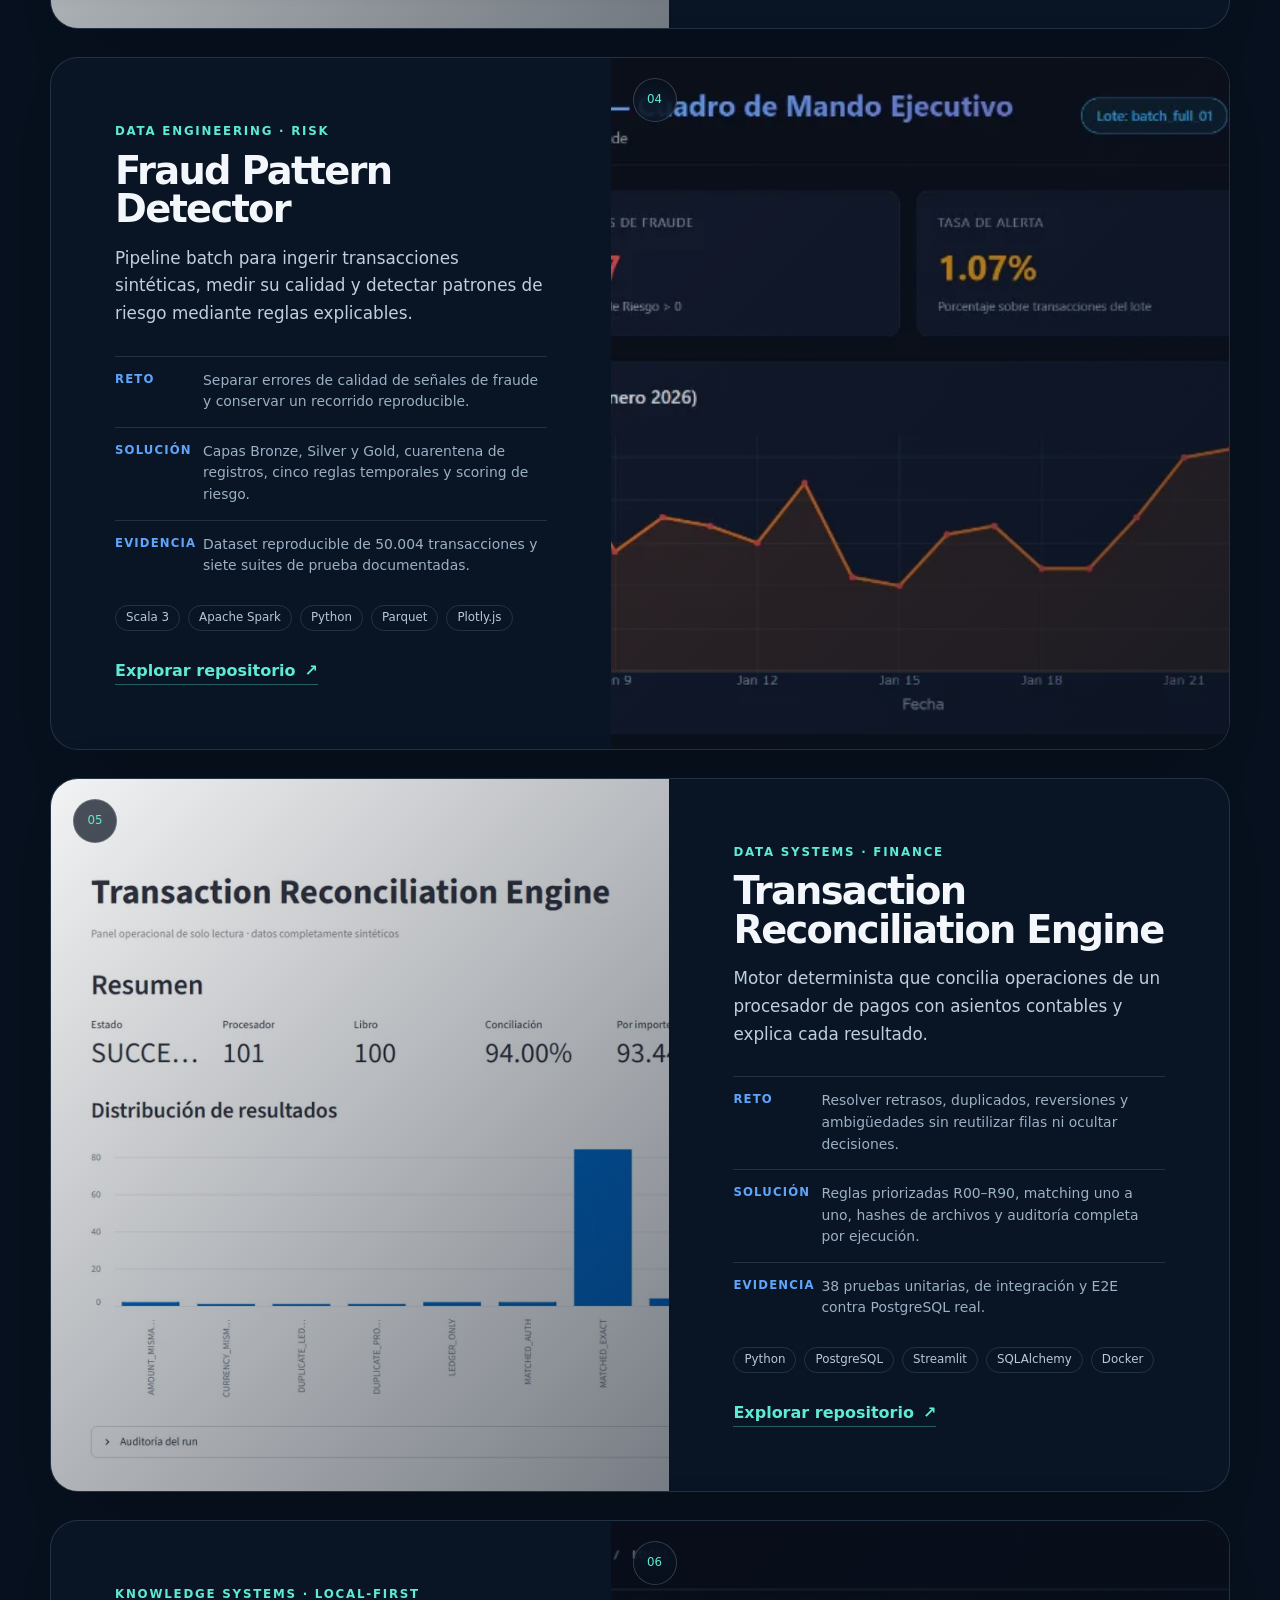
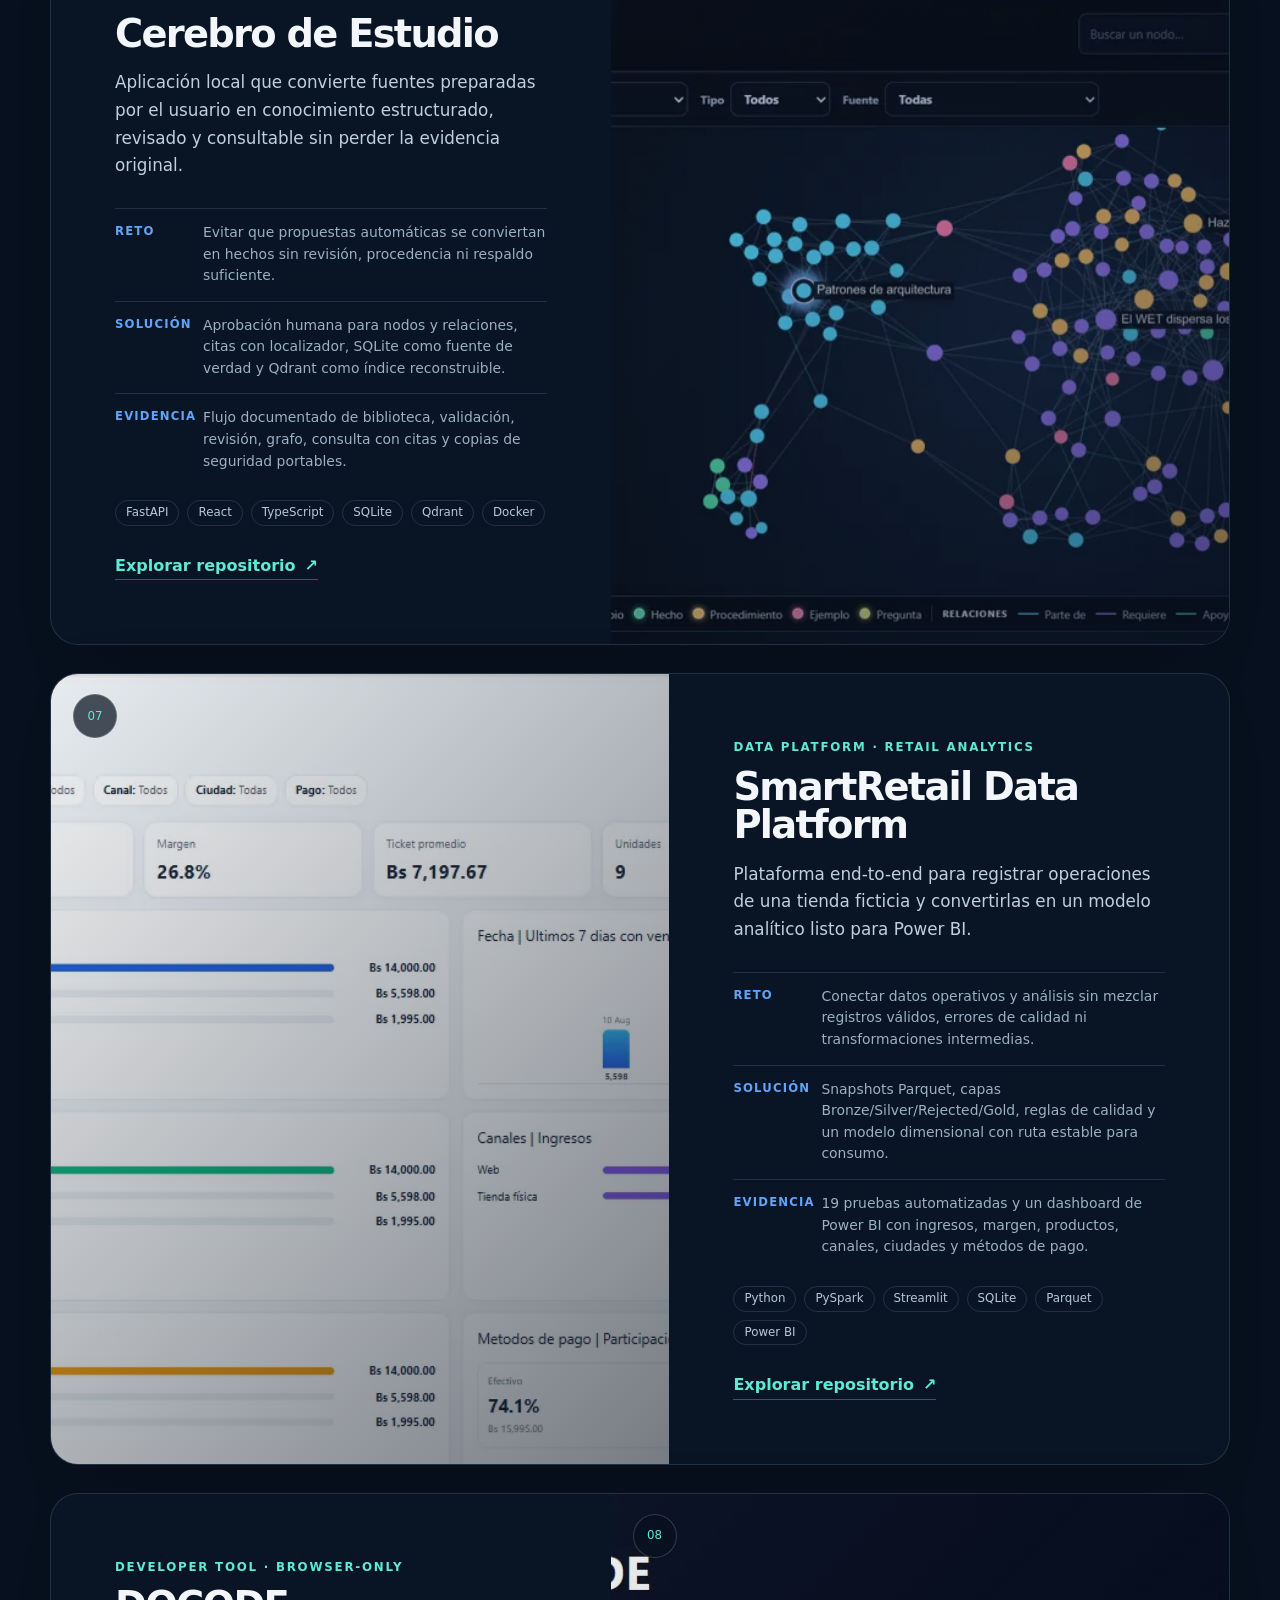
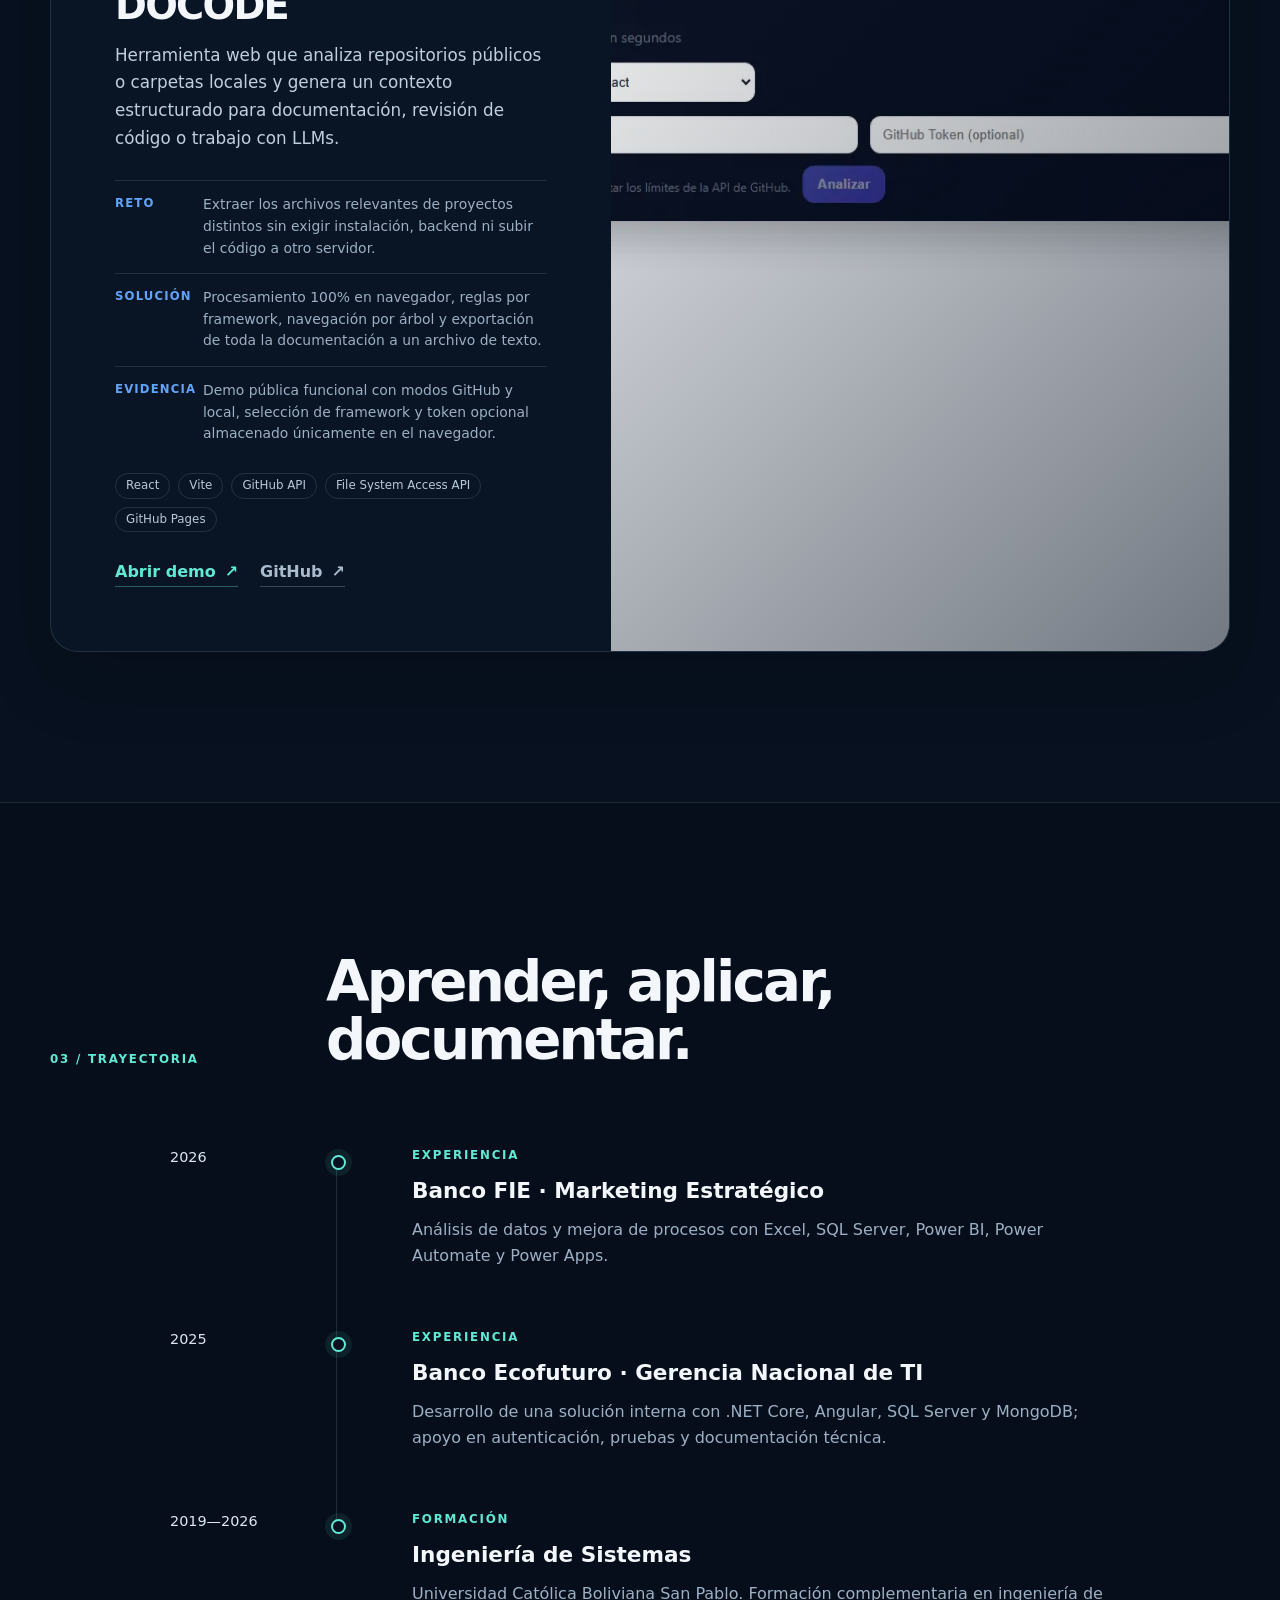
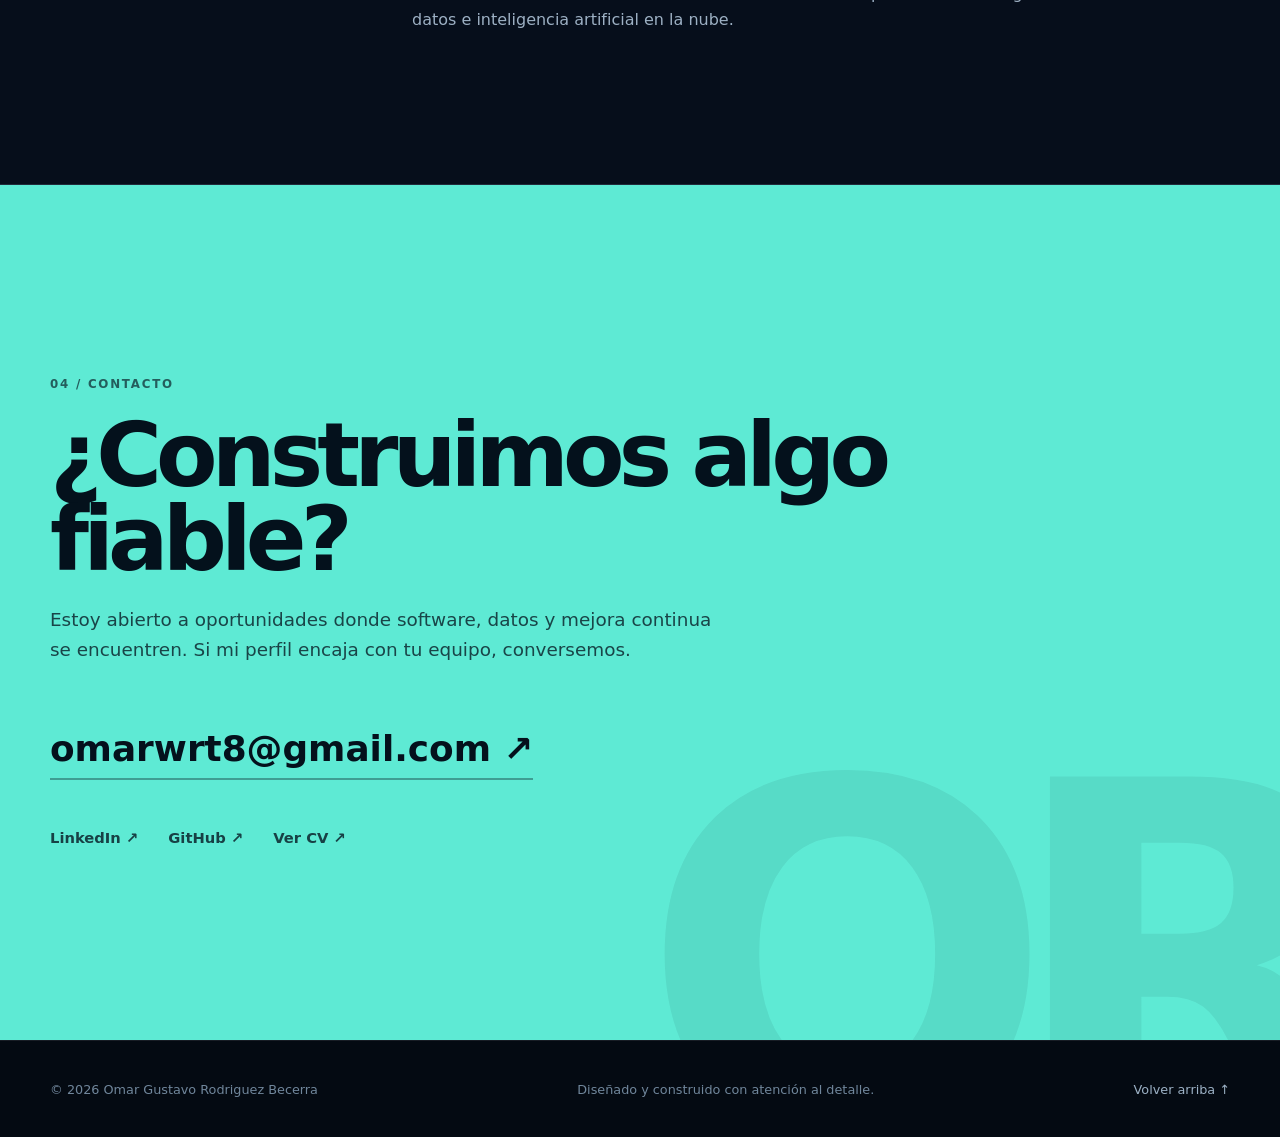
==== commit b2f4e2b4: "Show full DevKnowledge dashboard in project card" ====
--- a/index.html
+++ b/index.html
@@ -153,7 +153,7 @@
 
       <div class="shell project-stack">
         <article class="project-case reveal">
-          <div class="project-media">
+          <div class="project-media project-media-dashboard">
             <img src="assets/images/projects/devknowledge.png" width="1024" height="572" loading="lazy" alt="Panel de DevKnowledge Hub con resumen de tecnologías y categorías" data-es-alt="Panel de DevKnowledge Hub con resumen de tecnologías y categorías" data-en-alt="DevKnowledge Hub dashboard showing a summary of technologies and categories">
             <span class="project-number">01</span>
           </div>
--- a/styles.css
+++ b/styles.css
@@ -134,6 +134,7 @@
 .project-media { position: relative; min-height: 100%; overflow: hidden; background: #06101c; }
 .project-media picture, .project-media img { width: 100%; height: 100%; }
 .project-media img { object-fit: cover; object-position: center; transition: transform .7s cubic-bezier(.2,.75,.3,1); }
+.project-media-dashboard img { object-fit: contain; padding: 24px; background: #0c1d33; }
 .project-case:hover .project-media img { transform: scale(1.025); }
 .project-media::after { content: ""; position: absolute; inset: 0; background: linear-gradient(135deg, rgba(7,17,31,.05), rgba(7,17,31,.55)); }
 .project-number { position: absolute; z-index: 2; left: 22px; top: 20px; display: grid; place-items: center; width: 44px; height: 44px; border: 1px solid rgba(255,255,255,.18); border-radius: 50%; background: rgba(7,17,31,.72); color: var(--accent); font-size: .74rem; backdrop-filter: blur(10px); }
